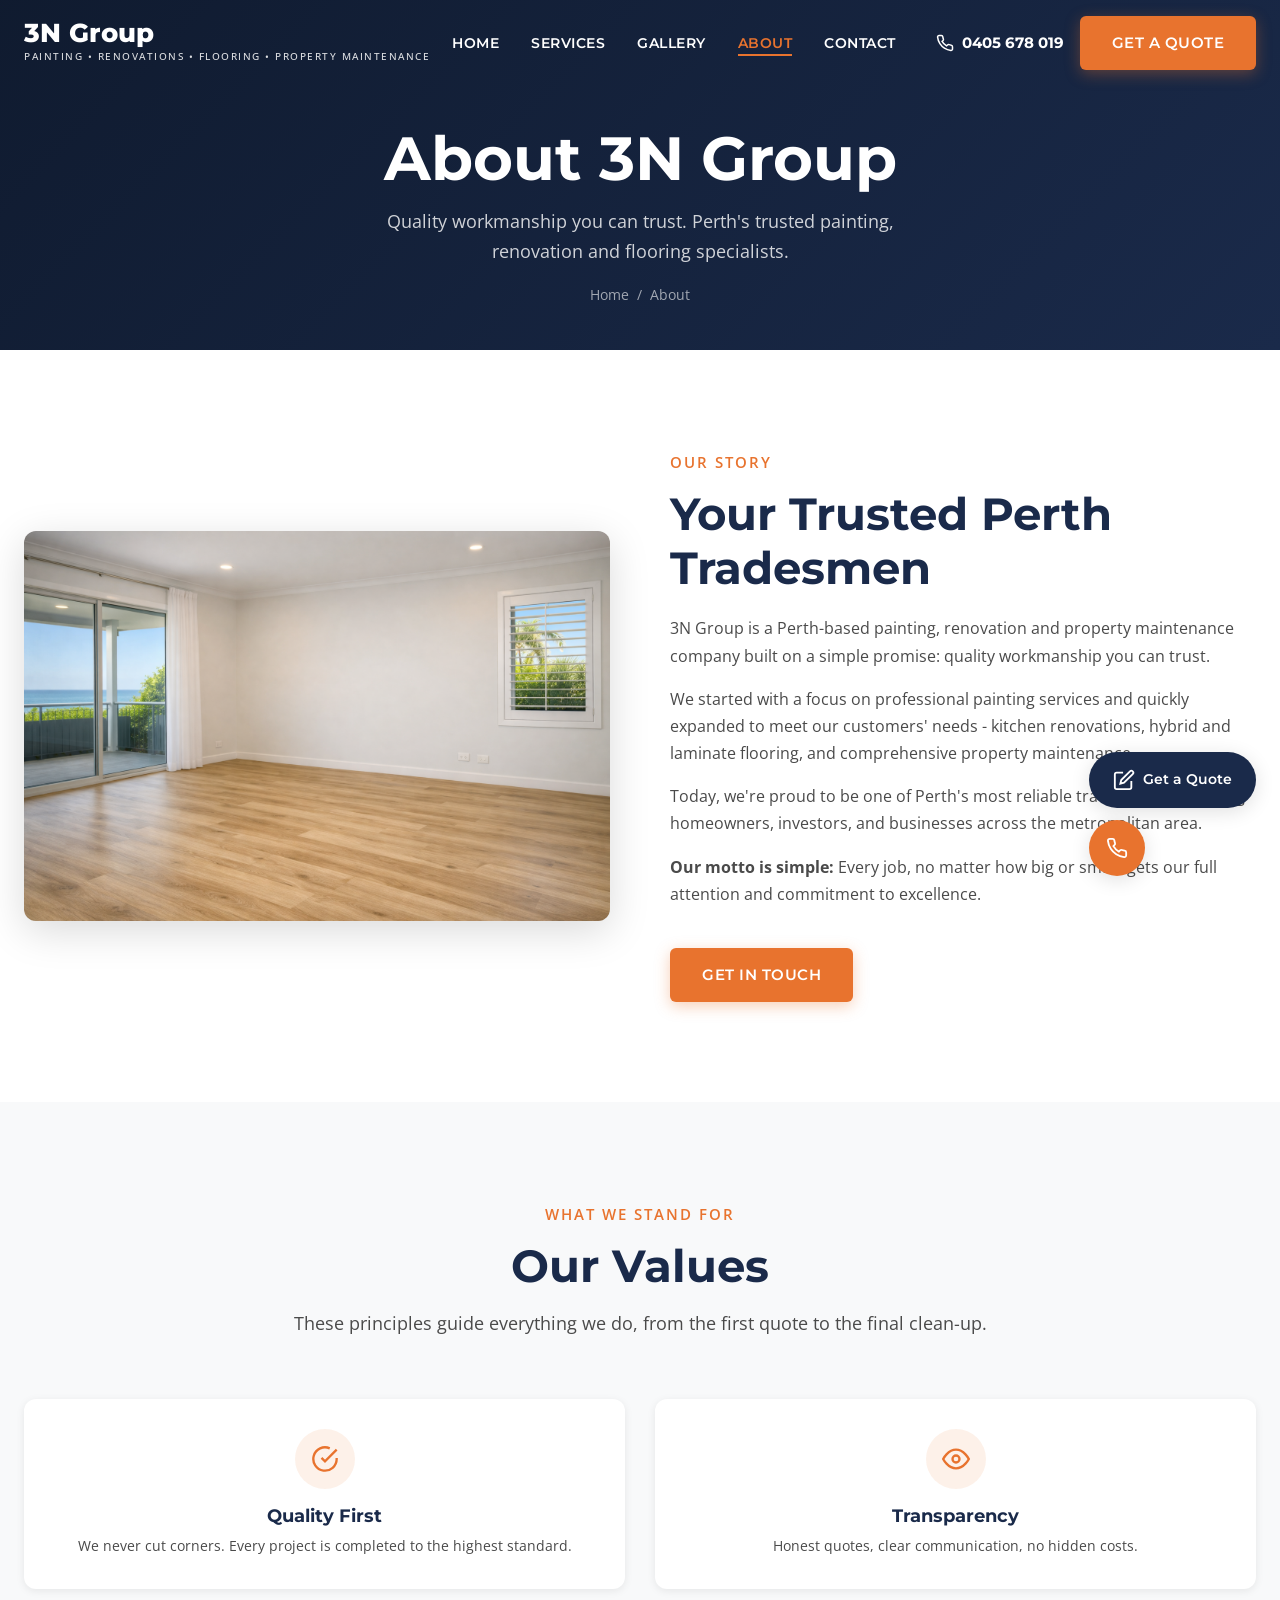
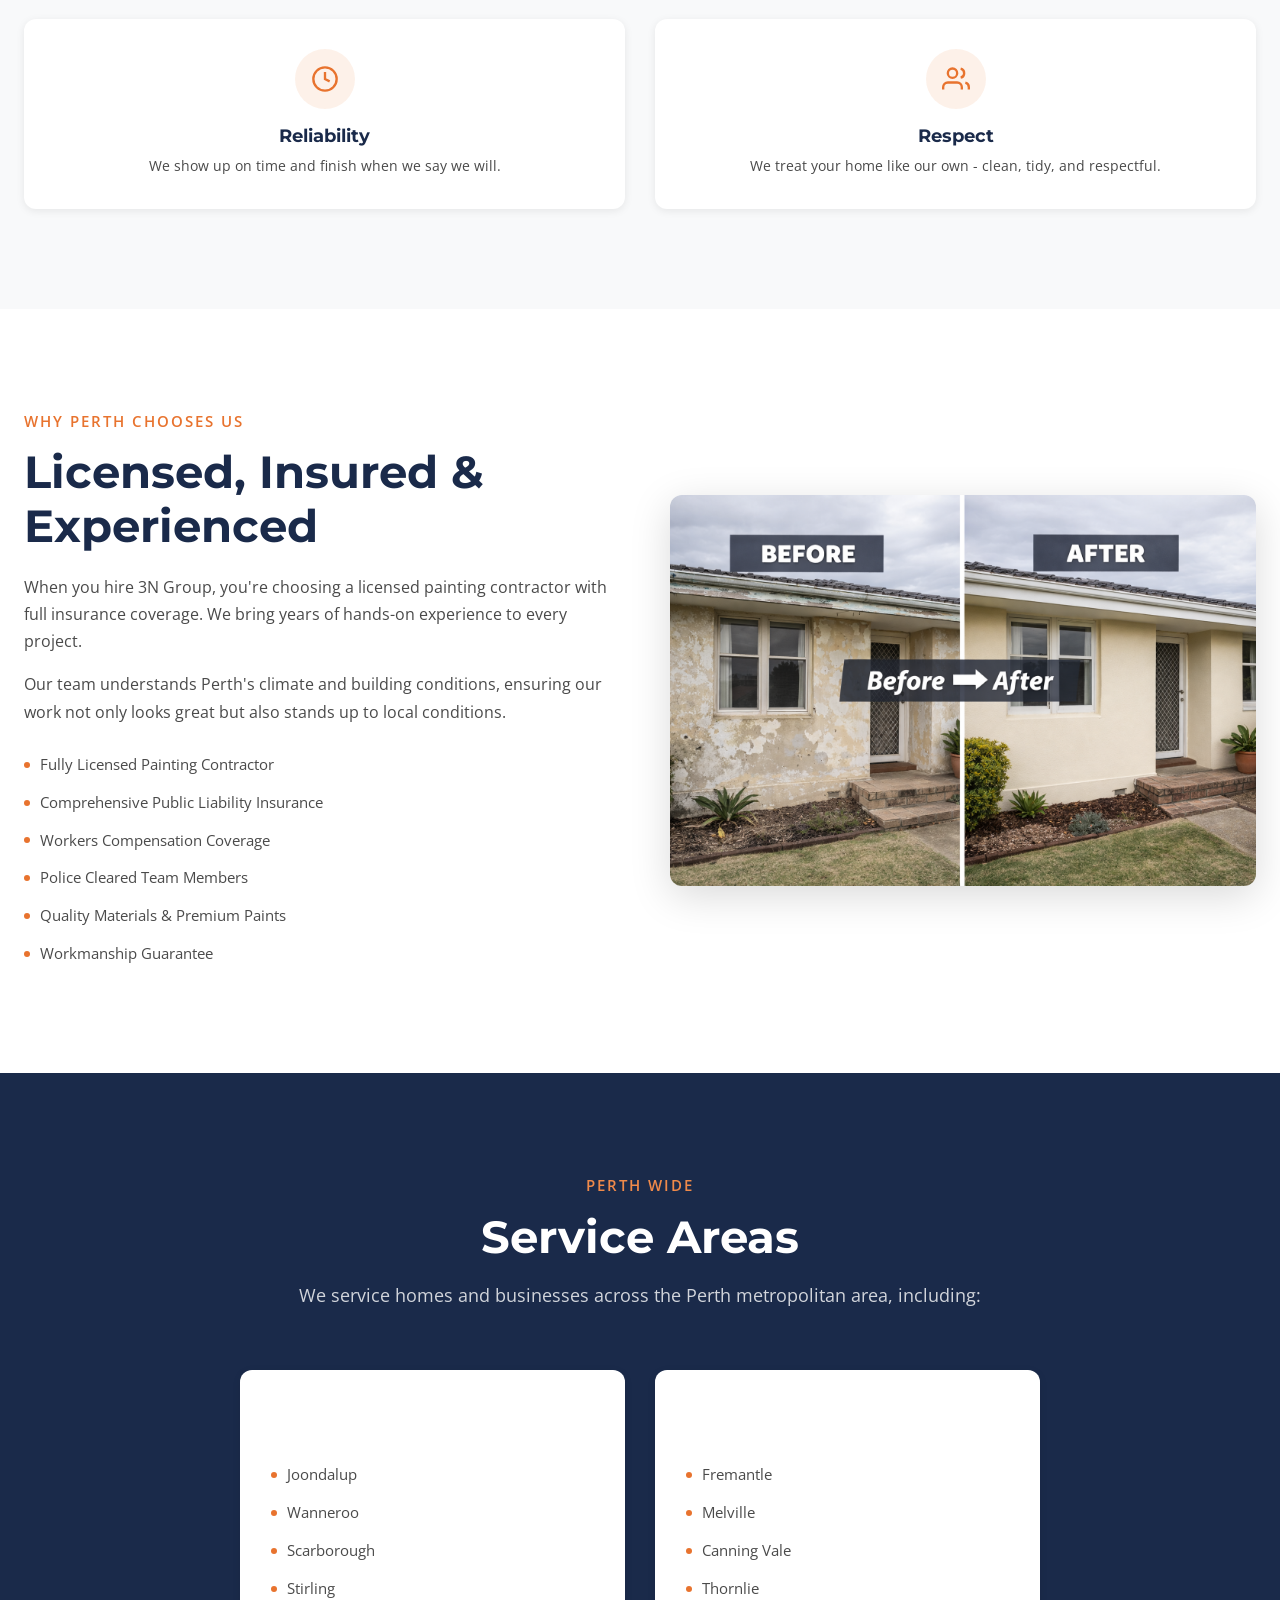
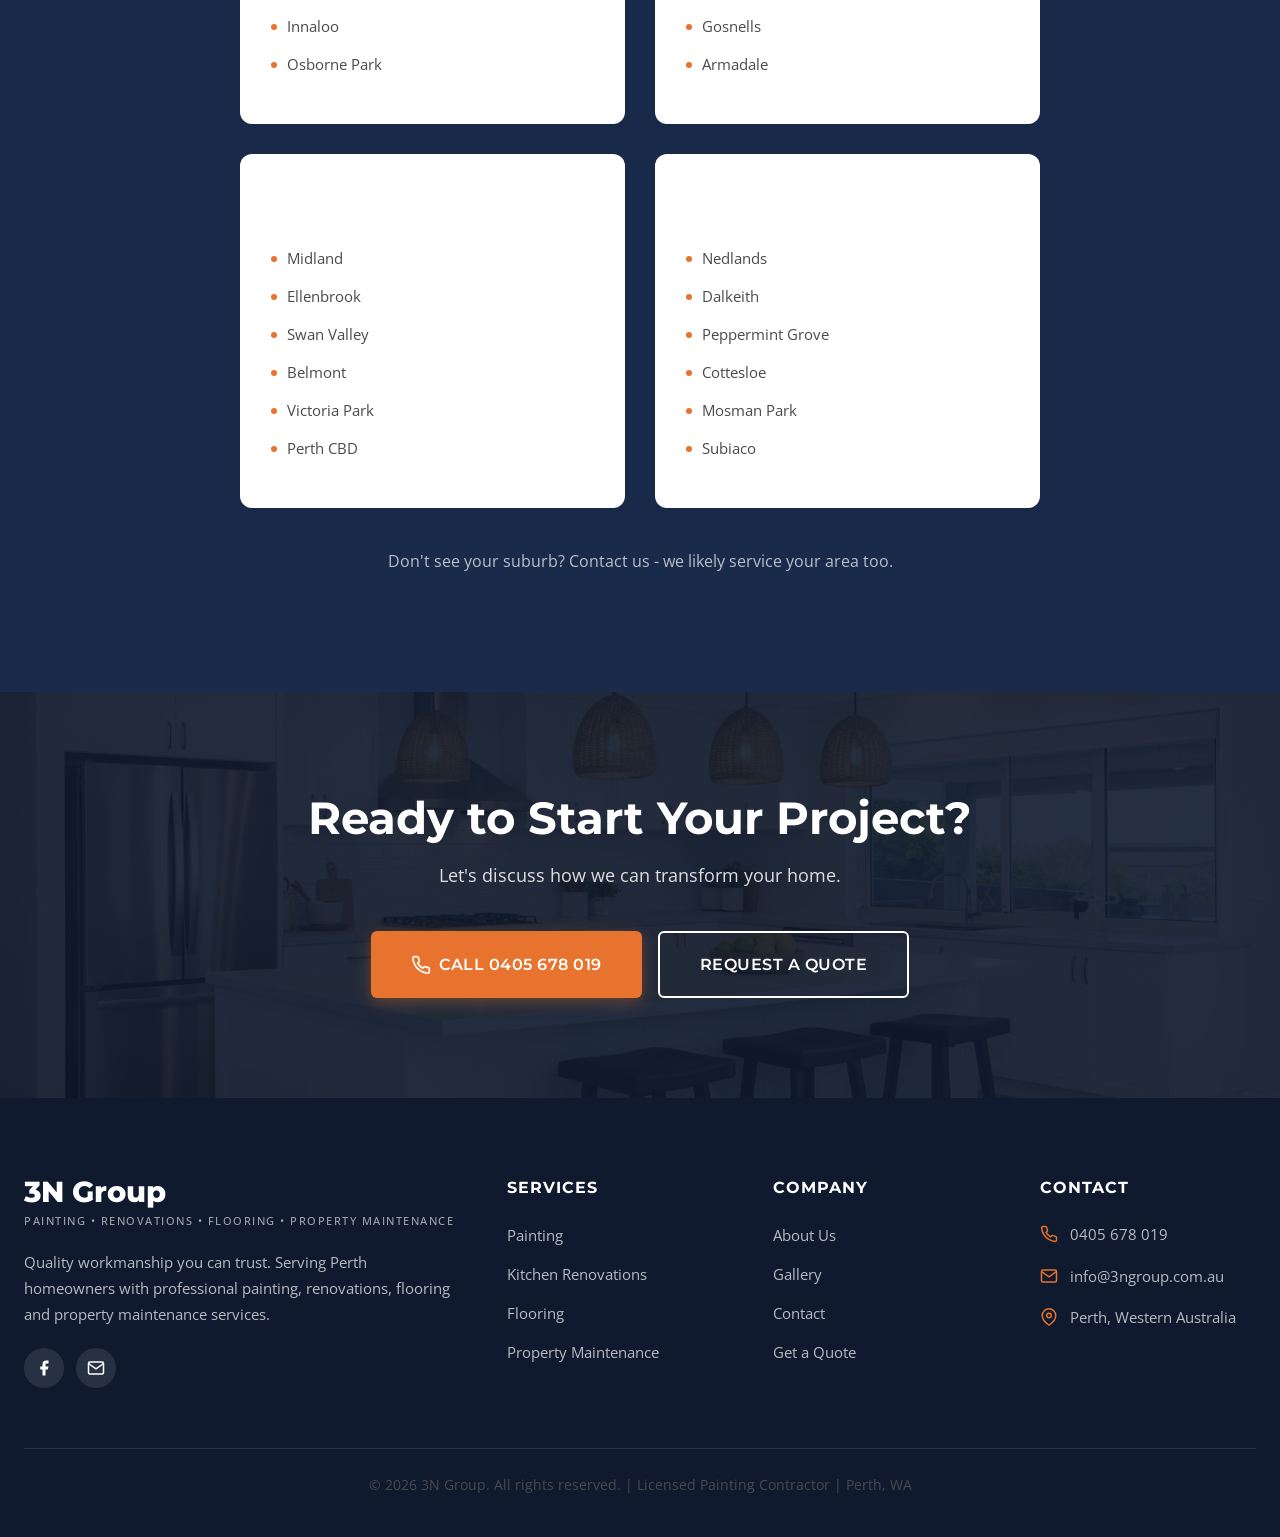
==== about.html @ 5d1fb0b4 "Add files via upload" ====
<!DOCTYPE html>
<html lang="en-AU">
<head>
  <meta charset="UTF-8">
  <meta name="viewport" content="width=device-width, initial-scale=1.0">
  <meta name="description" content="About 3N Group - Licensed painting contractor and renovation specialist serving Perth. Quality workmanship you can trust.">
  <meta name="robots" content="index, follow">
  <meta property="og:title" content="About Us | 3N Group Perth">
  <meta property="og:description" content="Meet the team behind 3N Group. Professional painting, renovations and flooring experts in Perth.">
  <meta property="og:url" content="https://3ngroup.com.au/about.html">
  <title>About Us | 3N Group - Painting & Renovation Experts Perth</title>
  <link rel="preconnect" href="https://fonts.googleapis.com">
  <link rel="preconnect" href="https://fonts.gstatic.com" crossorigin>
  <link href="https://fonts.googleapis.com/css2?family=Montserrat:wght@400;500;600;700;800&family=Open+Sans:wght@400;500;600&display=swap" rel="stylesheet">
  <link rel="stylesheet" href="styles.css">
  <link rel="icon" type="image/x-icon" href="favicon.ico">
</head>
<body>

  <!-- Header -->
  <header class="header" id="header">
    <div class="container">
      <div class="header-inner">
        <a href="index.html" class="logo">
          <span class="logo-text">3N Group</span>
          <span class="logo-tagline">Painting &bull; Renovations &bull; Flooring &bull; Property Maintenance</span>
        </a>
        <nav class="nav">
          <ul class="nav-links" id="navLinks">
            <li><a href="index.html" class="nav-link">Home</a></li>
            <li><a href="services.html" class="nav-link">Services</a></li>
            <li><a href="gallery.html" class="nav-link">Gallery</a></li>
            <li><a href="about.html" class="nav-link active">About</a></li>
            <li><a href="contact.html" class="nav-link">Contact</a></li>
          </ul>
          <div class="nav-cta">
            <a href="tel:+61405678019" class="nav-phone">
              <svg viewBox="0 0 24 24" fill="none" stroke="currentColor" stroke-width="2"><path d="M22 16.92v3a2 2 0 0 1-2.18 2 19.79 19.79 0 0 1-8.63-3.07 19.5 19.5 0 0 1-6-6 19.79 19.79 0 0 1-3.07-8.67A2 2 0 0 1 4.11 2h3a2 2 0 0 1 2 1.72 12.84 12.84 0 0 0 .7 2.81 2 2 0 0 1-.45 2.11L8.09 9.91a16 16 0 0 0 6 6l1.27-1.27a2 2 0 0 1 2.11-.45 12.84 12.84 0 0 0 2.81.7A2 2 0 0 1 22 16.92z"/></svg>
              0405 678 019
            </a>
            <a href="contact.html" class="btn btn-primary">Get a Quote</a>
          </div>
          <button class="mobile-menu-toggle" id="mobileMenuToggle" aria-label="Toggle menu">
            <span></span><span></span><span></span>
          </button>
        </nav>
      </div>
    </div>
  </header>

  <!-- Page Header -->
  <section class="page-header">
    <div class="page-header-bg"></div>
    <div class="page-header-overlay"></div>
    <div class="container">
      <h1>About 3N Group</h1>
      <p>Quality workmanship you can trust. Perth's trusted painting, renovation and flooring specialists.</p>
      <div class="breadcrumbs">
        <a href="index.html">Home</a>
        <span>/</span>
        <span>About</span>
      </div>
    </div>
  </section>

  <!-- About Story -->
  <section class="section">
    <div class="container">
      <div class="about-grid reveal">
        <div class="about-img">
          <img src="images/gallery1.jpg" alt="3N Group team at work on a painting project in Perth" loading="lazy">
        </div>
        <div class="about-content">
          <span class="section-subtitle">Our Story</span>
          <h2>Your Trusted Perth Tradesmen</h2>
          <p>3N Group is a Perth-based painting, renovation and property maintenance company built on a simple promise: quality workmanship you can trust.</p>
          <p>We started with a focus on professional painting services and quickly expanded to meet our customers' needs - kitchen renovations, hybrid and laminate flooring, and comprehensive property maintenance.</p>
          <p>Today, we're proud to be one of Perth's most reliable trade services, serving homeowners, investors, and businesses across the metropolitan area.</p>
          <p><strong>Our motto is simple:</strong> Every job, no matter how big or small, gets our full attention and commitment to excellence.</p>
          <a href="contact.html" class="btn btn-primary mt-3">Get in Touch</a>
        </div>
      </div>
    </div>
  </section>

  <!-- Values -->
  <section class="section bg-light" id="values">
    <div class="container">
      <div class="section-header reveal">
        <span class="section-subtitle">What We Stand For</span>
        <h2 class="section-title">Our Values</h2>
        <p class="section-desc">These principles guide everything we do, from the first quote to the final clean-up.</p>
      </div>
      <div class="about-values">
        <div class="about-value reveal reveal-delay-1">
          <div class="about-value-icon">
            <svg viewBox="0 0 24 24" fill="none" stroke="currentColor" stroke-width="2"><path d="M22 11.08V12a10 10 0 1 1-5.93-9.14"/><path d="M22 4L12 14.01l-3-3"/></svg>
          </div>
          <h4>Quality First</h4>
          <p>We never cut corners. Every project is completed to the highest standard.</p>
        </div>
        <div class="about-value reveal reveal-delay-2">
          <div class="about-value-icon">
            <svg viewBox="0 0 24 24" fill="none" stroke="currentColor" stroke-width="2"><path d="M1 12s4-8 11-8 11 8 11 8-4 8-11 8-11-8-11-8z"/><circle cx="12" cy="12" r="3"/></svg>
          </div>
          <h4>Transparency</h4>
          <p>Honest quotes, clear communication, no hidden costs.</p>
        </div>
        <div class="about-value reveal reveal-delay-3">
          <div class="about-value-icon">
            <svg viewBox="0 0 24 24" fill="none" stroke="currentColor" stroke-width="2"><circle cx="12" cy="12" r="10"/><path d="M12 6v6l4 2"/></svg>
          </div>
          <h4>Reliability</h4>
          <p>We show up on time and finish when we say we will.</p>
        </div>
        <div class="about-value reveal reveal-delay-1">
          <div class="about-value-icon">
            <svg viewBox="0 0 24 24" fill="none" stroke="currentColor" stroke-width="2"><path d="M17 21v-2a4 4 0 0 0-4-4H5a4 4 0 0 0-4 4v2"/><circle cx="9" cy="7" r="4"/><path d="M23 21v-2a4 4 0 0 0-3-3.87"/><path d="M16 3.13a4 4 0 0 1 0 7.75"/></svg>
          </div>
          <h4>Respect</h4>
          <p>We treat your home like our own - clean, tidy, and respectful.</p>
        </div>
      </div>
    </div>
  </section>

  <!-- Why Trust -->
  <section class="section">
    <div class="container">
      <div class="about-grid reveal">
        <div class="about-content">
          <span class="section-subtitle">Why Perth Chooses Us</span>
          <h2>Licensed, Insured &amp; Experienced</h2>
          <p>When you hire 3N Group, you're choosing a licensed painting contractor with full insurance coverage. We bring years of hands-on experience to every project.</p>
          <p>Our team understands Perth's climate and building conditions, ensuring our work not only looks great but also stands up to local conditions.</p>
          <ul class="service-list" style="margin-top: 20px;">
            <li>Fully Licensed Painting Contractor</li>
            <li>Comprehensive Public Liability Insurance</li>
            <li>Workers Compensation Coverage</li>
            <li>Police Cleared Team Members</li>
            <li>Quality Materials &amp; Premium Paints</li>
            <li>Workmanship Guarantee</li>
          </ul>
        </div>
        <div class="about-img">
          <img src="images/gallery4.jpg" alt="Professional exterior painting project completed by 3N Group" loading="lazy">
        </div>
      </div>
    </div>
  </section>

  <!-- Service Areas -->
  <section class="section bg-navy">
    <div class="container">
      <div class="section-header reveal">
        <span class="section-subtitle" style="color: var(--orange-light);">Perth Wide</span>
        <h2 class="section-title" style="color: var(--white);">Service Areas</h2>
        <p class="section-desc">We service homes and businesses across the Perth metropolitan area, including:</p>
      </div>
      <div class="services-grid" style="max-width: 800px; margin: 0 auto;">
        <div class="service-card reveal reveal-delay-1">
          <h3 style="margin-bottom: 16px;">Northern Suburbs</h3>
          <ul class="service-list">
            <li>Joondalup</li>
            <li>Wanneroo</li>
            <li>Scarborough</li>
            <li>Stirling</li>
            <li>Innaloo</li>
            <li>Osborne Park</li>
          </ul>
        </div>
        <div class="service-card reveal reveal-delay-2">
          <h3 style="margin-bottom: 16px;">Southern Suburbs</h3>
          <ul class="service-list">
            <li>Fremantle</li>
            <li>Melville</li>
            <li>Canning Vale</li>
            <li>Thornlie</li>
            <li>Gosnells</li>
            <li>Armadale</li>
          </ul>
        </div>
        <div class="service-card reveal reveal-delay-3">
          <h3 style="margin-bottom: 16px;">Eastern Suburbs</h3>
          <ul class="service-list">
            <li>Midland</li>
            <li>Ellenbrook</li>
            <li>Swan Valley</li>
            <li>Belmont</li>
            <li>Victoria Park</li>
            <li>Perth CBD</li>
          </ul>
        </div>
        <div class="service-card reveal reveal-delay-1">
          <h3 style="margin-bottom: 16px;">Western Suburbs</h3>
          <ul class="service-list">
            <li>Nedlands</li>
            <li>Dalkeith</li>
            <li>Peppermint Grove</li>
            <li>Cottesloe</li>
            <li>Mosman Park</li>
            <li>Subiaco</li>
          </ul>
        </div>
      </div>
      <p class="text-center" style="margin-top: 40px; color: rgba(255,255,255,0.7);">Don't see your suburb? Contact us - we likely service your area too.</p>
    </div>
  </section>

  <!-- CTA -->
  <section class="cta-section">
    <div class="container">
      <h2 class="reveal">Ready to Start Your Project?</h2>
      <p class="reveal reveal-delay-1">Let's discuss how we can transform your home.</p>
      <div class="cta-buttons reveal reveal-delay-2">
        <a href="tel:+61405678019" class="btn btn-primary btn-large">
          <svg width="20" height="20" viewBox="0 0 24 24" fill="none" stroke="currentColor" stroke-width="2"><path d="M22 16.92v3a2 2 0 0 1-2.18 2 19.79 19.79 0 0 1-8.63-3.07 19.5 19.5 0 0 1-6-6 19.79 19.79 0 0 1-3.07-8.67A2 2 0 0 1 4.11 2h3a2 2 0 0 1 2 1.72 12.84 12.84 0 0 0 .7 2.81 2 2 0 0 1-.45 2.11L8.09 9.91a16 16 0 0 0 6 6l1.27-1.27a2 2 0 0 1 2.11-.45 12.84 12.84 0 0 0 2.81.7A2 2 0 0 1 22 16.92z"/></svg>
          Call 0405 678 019
        </a>
        <a href="contact.html" class="btn btn-secondary btn-large">Request a Quote</a>
      </div>
    </div>
  </section>

  <!-- Footer -->
  <footer class="footer">
    <div class="container">
      <div class="footer-grid">
        <div class="footer-brand">
          <div class="logo-text">3N Group</div>
          <div class="logo-tagline">Painting &bull; Renovations &bull; Flooring &bull; Property Maintenance</div>
          <p>Quality workmanship you can trust. Serving Perth homeowners with professional painting, renovations, flooring and property maintenance services.</p>
          <div class="footer-social">
            <a href="https://www.facebook.com/3ngroup" target="_blank" rel="noopener noreferrer" aria-label="Facebook">
              <svg viewBox="0 0 24 24" fill="currentColor"><path d="M18 2h-3a5 5 0 0 0-5 5v3H7v4h3v8h4v-8h3l1-4h-4V7a1 1 0 0 1 1-1h3z"/></svg>
            </a>
            <a href="mailto:info@3ngroup.com.au" aria-label="Email">
              <svg viewBox="0 0 24 24" fill="none" stroke="currentColor" stroke-width="2"><path d="M4 4h16c1.1 0 2 .9 2 2v12c0 1.1-.9 2-2 2H4c-1.1 0-2-.9-2-2V6c0-1.1.9-2 2-2z"/><polyline points="22,6 12,13 2,6"/></svg>
            </a>
          </div>
        </div>
        <div>
          <h4 class="footer-title">Services</h4>
          <ul class="footer-links">
            <li><a href="services.html#painting">Painting</a></li>
            <li><a href="services.html#kitchen">Kitchen Renovations</a></li>
            <li><a href="services.html#flooring">Flooring</a></li>
            <li><a href="services.html#maintenance">Property Maintenance</a></li>
          </ul>
        </div>
        <div>
          <h4 class="footer-title">Company</h4>
          <ul class="footer-links">
            <li><a href="about.html">About Us</a></li>
            <li><a href="gallery.html">Gallery</a></li>
            <li><a href="contact.html">Contact</a></li>
            <li><a href="contact.html">Get a Quote</a></li>
          </ul>
        </div>
        <div>
          <h4 class="footer-title">Contact</h4>
          <ul class="footer-contact">
            <li><svg viewBox="0 0 24 24" fill="none" stroke="currentColor" stroke-width="2"><path d="M22 16.92v3a2 2 0 0 1-2.18 2 19.79 19.79 0 0 1-8.63-3.07 19.5 19.5 0 0 1-6-6 19.79 19.79 0 0 1-3.07-8.67A2 2 0 0 1 4.11 2h3a2 2 0 0 1 2 1.72 12.84 12.84 0 0 0 .7 2.81 2 2 0 0 1-.45 2.11L8.09 9.91a16 16 0 0 0 6 6l1.27-1.27a2 2 0 0 1 2.11-.45 12.84 12.84 0 0 0 2.81.7A2 2 0 0 1 22 16.92z"/></svg><a href="tel:+61405678019">0405 678 019</a></li>
            <li><svg viewBox="0 0 24 24" fill="none" stroke="currentColor" stroke-width="2"><path d="M4 4h16c1.1 0 2 .9 2 2v12c0 1.1-.9 2-2 2H4c-1.1 0-2-.9-2-2V6c0-1.1.9-2 2-2z"/><polyline points="22,6 12,13 2,6"/></svg><a href="mailto:info@3ngroup.com.au">info@3ngroup.com.au</a></li>
            <li><svg viewBox="0 0 24 24" fill="none" stroke="currentColor" stroke-width="2"><path d="M21 10c0 7-9 13-9 13s-9-6-9-13a9 9 0 0 1 18 0z"/><circle cx="12" cy="10" r="3"/></svg><span>Perth, Western Australia</span></li>
          </ul>
        </div>
      </div>
      <div class="footer-bottom">
        <p>&copy; <span id="year"></span> 3N Group. All rights reserved. | Licensed Painting Contractor | Perth, WA</p>
      </div>
    </div>
  </footer>

  <!-- Floating Buttons -->
  <div class="floating-buttons">
    <a href="contact.html" class="floating-btn quote">
      <svg viewBox="0 0 24 24" fill="none" stroke="currentColor" stroke-width="2"><path d="M11 4H4a2 2 0 0 0-2 2v14a2 2 0 0 0 2 2h14a2 2 0 0 0 2-2v-7"/><path d="M18.5 2.5a2.121 2.121 0 0 1 3 3L12 15l-4 1 1-4 9.5-9.5z"/></svg>
      <span>Get a Quote</span>
    </a>
    <a href="tel:+61405678019" class="floating-btn phone" aria-label="Call now">
      <svg viewBox="0 0 24 24" fill="none" stroke="currentColor" stroke-width="2"><path d="M22 16.92v3a2 2 0 0 1-2.18 2 19.79 19.79 0 0 1-8.63-3.07 19.5 19.5 0 0 1-6-6 19.79 19.79 0 0 1-3.07-8.67A2 2 0 0 1 4.11 2h3a2 2 0 0 1 2 1.72 12.84 12.84 0 0 0 .7 2.81 2 2 0 0 1-.45 2.11L8.09 9.91a16 16 0 0 0 6 6l1.27-1.27a2 2 0 0 1 2.11-.45 12.84 12.84 0 0 0 2.81.7A2 2 0 0 1 22 16.92z"/></svg>
    </a>
  </div>

  <script src="script.js"></script>
</body>
</html>
---- styles.css ----
/* ============================================
   3N GROUP - Professional Website Stylesheet
   Modern & Premium Design
   ============================================ */

/* ---- CSS Variables ---- */
:root {
  /* Primary Colors */
  --navy: #1a2a4a;
  --navy-dark: #0f1a2e;
  --navy-light: #2a3f5f;
  
  /* Accent Colors */
  --orange: #e8732e;
  --orange-hover: #d1631f;
  --orange-light: #f08a4a;
  
  /* Neutral Colors */
  --white: #ffffff;
  --off-white: #f8f9fa;
  --light-grey: #e9ecef;
  --mid-grey: #adb5bd;
  --charcoal: #2d3436;
  --charcoal-light: #4a4a4a;
  
  /* Typography */
  --font-heading: 'Montserrat', 'Segoe UI', system-ui, sans-serif;
  --font-body: 'Open Sans', 'Segoe UI', system-ui, sans-serif;
  
  /* Spacing */
  --section-padding: 100px;
  --section-padding-mobile: 60px;
  
  /* Shadows */
  --shadow-sm: 0 2px 8px rgba(0,0,0,0.08);
  --shadow-md: 0 4px 20px rgba(0,0,0,0.12);
  --shadow-lg: 0 10px 40px rgba(0,0,0,0.15);
  
  /* Transitions */
  --transition-fast: 0.2s ease;
  --transition-medium: 0.35s ease;
  --transition-slow: 0.5s ease;
  
  /* Border Radius */
  --radius-sm: 6px;
  --radius-md: 12px;
  --radius-lg: 20px;
}

/* ---- Reset & Base ---- */
*, *::before, *::after {
  margin: 0;
  padding: 0;
  box-sizing: border-box;
}

html {
  scroll-behavior: smooth;
  font-size: 16px;
}

body {
  font-family: var(--font-body);
  color: var(--charcoal);
  line-height: 1.7;
  background-color: var(--white);
  overflow-x: hidden;
  -webkit-font-smoothing: antialiased;
  -moz-osx-font-smoothing: grayscale;
}

img {
  max-width: 100%;
  height: auto;
  display: block;
}

a {
  text-decoration: none;
  color: inherit;
  transition: var(--transition-fast);
}

ul, ol {
  list-style: none;
}

button {
  cursor: pointer;
  border: none;
  background: none;
  font-family: inherit;
}

/* ---- Typography ---- */
h1, h2, h3, h4, h5, h6 {
  font-family: var(--font-heading);
  font-weight: 700;
  line-height: 1.2;
  color: var(--navy);
}

h1 { font-size: clamp(2.2rem, 5vw, 3.8rem); }
h2 { font-size: clamp(1.8rem, 4vw, 2.8rem); }
h3 { font-size: clamp(1.3rem, 3vw, 1.6rem); }
h4 { font-size: 1.2rem; }

p {
  margin-bottom: 1rem;
  color: var(--charcoal-light);
}

.section-subtitle {
  font-size: 0.95rem;
  font-weight: 600;
  text-transform: uppercase;
  letter-spacing: 2px;
  color: var(--orange);
  margin-bottom: 0.75rem;
  display: block;
}

.section-title {
  margin-bottom: 1rem;
}

.section-desc {
  font-size: 1.1rem;
  max-width: 700px;
  margin: 0 auto 3rem;
  text-align: center;
}

/* ---- Container ---- */
.container {
  width: 100%;
  max-width: 1280px;
  margin: 0 auto;
  padding: 0 24px;
}

/* ---- Buttons ---- */
.btn {
  display: inline-flex;
  align-items: center;
  justify-content: center;
  gap: 8px;
  padding: 14px 32px;
  font-family: var(--font-heading);
  font-weight: 600;
  font-size: 0.95rem;
  text-transform: uppercase;
  letter-spacing: 0.5px;
  border-radius: var(--radius-sm);
  transition: var(--transition-medium);
  cursor: pointer;
  white-space: nowrap;
}

.btn-primary {
  background-color: var(--orange);
  color: var(--white);
  box-shadow: 0 4px 15px rgba(232, 115, 46, 0.35);
}

.btn-primary:hover {
  background-color: var(--orange-hover);
  transform: translateY(-2px);
  box-shadow: 0 6px 20px rgba(232, 115, 46, 0.45);
}

.btn-secondary {
  background-color: transparent;
  color: var(--white);
  border: 2px solid var(--white);
}

.btn-secondary:hover {
  background-color: var(--white);
  color: var(--navy);
}

.btn-navy {
  background-color: var(--navy);
  color: var(--white);
}

.btn-navy:hover {
  background-color: var(--navy-light);
  transform: translateY(-2px);
}

.btn-large {
  padding: 18px 40px;
  font-size: 1rem;
}

/* ---- Header / Navigation ---- */
.header {
  position: fixed;
  top: 0;
  left: 0;
  width: 100%;
  z-index: 1000;
  background-color: transparent;
  transition: var(--transition-medium);
  padding: 16px 0;
}

.header.scrolled {
  background-color: rgba(255, 255, 255, 0.97);
  backdrop-filter: blur(10px);
  box-shadow: var(--shadow-sm);
  padding: 10px 0;
}

.header.scrolled .nav-link {
  color: var(--navy);
}

.header.scrolled .logo-text {
  color: var(--navy);
}

.header.scrolled .logo-tagline {
  color: var(--charcoal-light);
}

.header.scrolled .mobile-menu-toggle span {
  background-color: var(--navy);
}

.header-inner {
  display: flex;
  align-items: center;
  justify-content: space-between;
}

.logo {
  display: flex;
  flex-direction: column;
  gap: 2px;
}

.logo-img {
  height: 48px;
  width: auto;
  object-fit: contain;
}

.logo-text {
  font-family: var(--font-heading);
  font-size: 1.6rem;
  font-weight: 800;
  color: var(--white);
  line-height: 1;
  transition: var(--transition-medium);
}

.logo-tagline {
  font-size: 0.65rem;
  font-weight: 500;
  text-transform: uppercase;
  letter-spacing: 1.5px;
  color: rgba(255,255,255,0.85);
  transition: var(--transition-medium);
}

.nav {
  display: flex;
  align-items: center;
  gap: 40px;
}

.nav-links {
  display: flex;
  gap: 32px;
}

.nav-link {
  font-family: var(--font-heading);
  font-weight: 600;
  font-size: 0.9rem;
  color: var(--white);
  text-transform: uppercase;
  letter-spacing: 0.5px;
  position: relative;
  padding: 4px 0;
}

.nav-link::after {
  content: '';
  position: absolute;
  bottom: 0;
  left: 0;
  width: 0;
  height: 2px;
  background-color: var(--orange);
  transition: var(--transition-medium);
}

.nav-link:hover::after,
.nav-link.active::after {
  width: 100%;
}

.nav-link:hover,
.nav-link.active {
  color: var(--orange);
}

.header.scrolled .nav-link:hover,
.header.scrolled .nav-link.active {
  color: var(--orange);
}

.nav-cta {
  display: flex;
  align-items: center;
  gap: 16px;
}

.nav-phone {
  display: flex;
  align-items: center;
  gap: 8px;
  font-family: var(--font-heading);
  font-weight: 700;
  font-size: 0.95rem;
  color: var(--white);
  transition: var(--transition-fast);
}

.header.scrolled .nav-phone {
  color: var(--navy);
}

.nav-phone:hover {
  color: var(--orange);
}

.nav-phone svg {
  width: 18px;
  height: 18px;
}

/* Mobile Menu Toggle */
.mobile-menu-toggle {
  display: none;
  flex-direction: column;
  gap: 5px;
  padding: 5px;
  z-index: 1001;
}

.mobile-menu-toggle span {
  display: block;
  width: 28px;
  height: 3px;
  background-color: var(--white);
  border-radius: 2px;
  transition: var(--transition-medium);
}

.mobile-menu-toggle.active span:nth-child(1) {
  transform: rotate(45deg) translate(5px, 6px);
}

.mobile-menu-toggle.active span:nth-child(2) {
  opacity: 0;
}

.mobile-menu-toggle.active span:nth-child(3) {
  transform: rotate(-45deg) translate(5px, -6px);
}

/* ---- Hero Section ---- */
.hero {
  position: relative;
  min-height: 100vh;
  display: flex;
  align-items: center;
  justify-content: center;
  text-align: center;
  color: var(--white);
  overflow: hidden;
}

.hero-bg {
  position: absolute;
  top: 0;
  left: 0;
  width: 100%;
  height: 100%;
  background-image: url('images/hero.jpg');
  background-size: cover;
  background-position: center;
  z-index: -2;
}

.hero-overlay {
  position: absolute;
  top: 0;
  left: 0;
  width: 100%;
  height: 100%;
  background: linear-gradient(
    135deg,
    rgba(15, 26, 46, 0.88) 0%,
    rgba(26, 42, 74, 0.75) 50%,
    rgba(15, 26, 46, 0.85) 100%
  );
  z-index: -1;
}

.hero-content {
  position: relative;
  z-index: 1;
  max-width: 900px;
  padding: 120px 24px 80px;
  animation: fadeInUp 1s ease forwards;
  opacity: 0;
}

.hero-badge {
  display: inline-flex;
  align-items: center;
  gap: 8px;
  background-color: rgba(232, 115, 46, 0.2);
  border: 1px solid rgba(232, 115, 46, 0.4);
  padding: 8px 20px;
  border-radius: 50px;
  font-size: 0.85rem;
  font-weight: 600;
  text-transform: uppercase;
  letter-spacing: 1px;
  margin-bottom: 24px;
  color: var(--orange-light);
}

.hero-title {
  font-size: clamp(2.2rem, 5vw, 3.8rem);
  font-weight: 800;
  margin-bottom: 20px;
  line-height: 1.15;
  color: var(--white);
}

.hero-title span {
  color: var(--orange);
}

.hero-subtitle {
  font-size: clamp(1rem, 2.5vw, 1.25rem);
  font-weight: 400;
  margin-bottom: 40px;
  opacity: 0.9;
  line-height: 1.6;
}

.hero-buttons {
  display: flex;
  gap: 16px;
  justify-content: center;
  flex-wrap: wrap;
}

.hero-scroll {
  position: absolute;
  bottom: 30px;
  left: 50%;
  transform: translateX(-50%);
  animation: bounce 2s infinite;
}

.hero-scroll svg {
  width: 30px;
  height: 30px;
  color: var(--white);
  opacity: 0.6;
}

/* ---- Trust Bar ---- */
.trust-bar {
  background-color: var(--navy);
  padding: 30px 0;
  position: relative;
  z-index: 2;
}

.trust-items {
  display: flex;
  justify-content: center;
  align-items: center;
  gap: 48px;
  flex-wrap: wrap;
}

.trust-item {
  display: flex;
  align-items: center;
  gap: 10px;
  color: var(--white);
  font-size: 0.95rem;
  font-weight: 500;
}

.trust-item svg {
  width: 22px;
  height: 22px;
  color: var(--orange);
  flex-shrink: 0;
}

/* ---- Section Styling ---- */
.section {
  padding: var(--section-padding) 0;
}

.section-header {
  text-align: center;
  margin-bottom: 60px;
}

.section-header-left {
  text-align: left;
}

.section-header-left .section-desc {
  text-align: left;
  margin-left: 0;
}

.bg-light {
  background-color: var(--off-white);
}

.bg-navy {
  background-color: var(--navy);
  color: var(--white);
}

.bg-navy h2,
.bg-navy h3 {
  color: var(--white);
}

.bg-navy p {
  color: rgba(255,255,255,0.8);
}

/* ---- Services Section ---- */
.services-grid {
  display: grid;
  grid-template-columns: repeat(auto-fit, minmax(280px, 1fr));
  gap: 30px;
}

.service-card {
  background-color: var(--white);
  border-radius: var(--radius-md);
  padding: 40px 30px;
  box-shadow: var(--shadow-sm);
  transition: var(--transition-medium);
  text-align: center;
  border: 1px solid transparent;
}

.service-card:hover {
  transform: translateY(-8px);
  box-shadow: var(--shadow-lg);
  border-color: var(--light-grey);
}

.service-icon {
  width: 70px;
  height: 70px;
  background-color: rgba(232, 115, 46, 0.1);
  border-radius: 50%;
  display: flex;
  align-items: center;
  justify-content: center;
  margin: 0 auto 24px;
  transition: var(--transition-medium);
}

.service-card:hover .service-icon {
  background-color: var(--orange);
}

.service-icon svg {
  width: 32px;
  height: 32px;
  color: var(--orange);
  transition: var(--transition-medium);
}

.service-card:hover .service-icon svg {
  color: var(--white);
}

.service-card h3 {
  margin-bottom: 16px;
  font-size: 1.3rem;
}

.service-list {
  text-align: left;
  margin-top: 20px;
}

.service-list li {
  padding: 6px 0;
  font-size: 0.95rem;
  color: var(--charcoal-light);
  display: flex;
  align-items: center;
  gap: 10px;
}

.service-list li::before {
  content: '';
  width: 6px;
  height: 6px;
  background-color: var(--orange);
  border-radius: 50%;
  flex-shrink: 0;
}

/* ---- Gallery Section ---- */
.gallery-grid {
  display: grid;
  grid-template-columns: repeat(auto-fit, minmax(300px, 1fr));
  gap: 20px;
}

.gallery-item {
  position: relative;
  border-radius: var(--radius-md);
  overflow: hidden;
  cursor: pointer;
  aspect-ratio: 4/3;
}

.gallery-item img {
  width: 100%;
  height: 100%;
  object-fit: cover;
  transition: var(--transition-slow);
}

.gallery-item:hover img {
  transform: scale(1.08);
}

.gallery-overlay {
  position: absolute;
  bottom: 0;
  left: 0;
  width: 100%;
  padding: 30px 20px 20px;
  background: linear-gradient(transparent, rgba(15, 26, 46, 0.9));
  color: var(--white);
  transform: translateY(20px);
  opacity: 0;
  transition: var(--transition-medium);
}

.gallery-item:hover .gallery-overlay {
  transform: translateY(0);
  opacity: 1;
}

.gallery-overlay h4 {
  color: var(--white);
  font-size: 1.1rem;
  margin-bottom: 4px;
}

.gallery-overlay p {
  color: rgba(255,255,255,0.8);
  font-size: 0.85rem;
  margin: 0;
}

.gallery-cta {
  text-align: center;
  margin-top: 40px;
}

/* ---- Why Choose Us ---- */
.why-grid {
  display: grid;
  grid-template-columns: repeat(auto-fit, minmax(250px, 1fr));
  gap: 40px;
}

.why-item {
  display: flex;
  gap: 20px;
  align-items: flex-start;
}

.why-icon {
  width: 56px;
  height: 56px;
  background-color: rgba(232, 115, 46, 0.1);
  border-radius: var(--radius-sm);
  display: flex;
  align-items: center;
  justify-content: center;
  flex-shrink: 0;
}

.why-icon svg {
  width: 26px;
  height: 26px;
  color: var(--orange);
}

.why-content h4 {
  margin-bottom: 8px;
  font-size: 1.1rem;
}

.why-content p {
  font-size: 0.95rem;
  margin: 0;
}

/* ---- Testimonials ---- */
.testimonials-grid {
  display: grid;
  grid-template-columns: repeat(auto-fit, minmax(320px, 1fr));
  gap: 30px;
}

.testimonial-card {
  background-color: var(--white);
  border-radius: var(--radius-md);
  padding: 40px 30px;
  box-shadow: var(--shadow-sm);
  position: relative;
}

.testimonial-card::before {
  content: '"';
  font-family: Georgia, serif;
  font-size: 5rem;
  color: var(--orange);
  opacity: 0.2;
  position: absolute;
  top: 10px;
  left: 20px;
  line-height: 1;
}

.testimonial-stars {
  display: flex;
  gap: 4px;
  margin-bottom: 16px;
}

.testimonial-stars svg {
  width: 18px;
  height: 18px;
  color: var(--orange);
  fill: var(--orange);
}

.testimonial-text {
  font-style: italic;
  margin-bottom: 20px;
  font-size: 1rem;
  position: relative;
  z-index: 1;
}

.testimonial-author {
  display: flex;
  align-items: center;
  gap: 14px;
}

.testimonial-avatar {
  width: 48px;
  height: 48px;
  border-radius: 50%;
  background-color: var(--light-grey);
  display: flex;
  align-items: center;
  justify-content: center;
  font-family: var(--font-heading);
  font-weight: 700;
  color: var(--navy);
  font-size: 1.1rem;
}

.testimonial-name {
  font-family: var(--font-heading);
  font-weight: 700;
  color: var(--navy);
  font-size: 0.95rem;
}

.testimonial-location {
  font-size: 0.85rem;
  color: var(--mid-grey);
}

/* ---- CTA Section ---- */
.cta-section {
  padding: 100px 0;
  text-align: center;
  position: relative;
  overflow: hidden;
}

.cta-section::before {
  content: '';
  position: absolute;
  top: 0;
  left: 0;
  width: 100%;
  height: 100%;
  background-image: url('images/hero.jpg');
  background-size: cover;
  background-position: center;
  z-index: -2;
}

.cta-section::after {
  content: '';
  position: absolute;
  top: 0;
  left: 0;
  width: 100%;
  height: 100%;
  background: rgba(15, 26, 46, 0.9);
  z-index: -1;
}

.cta-section h2 {
  color: var(--white);
  margin-bottom: 16px;
}

.cta-section p {
  color: rgba(255,255,255,0.85);
  font-size: 1.1rem;
  margin-bottom: 40px;
}

.cta-buttons {
  display: flex;
  gap: 16px;
  justify-content: center;
  flex-wrap: wrap;
}

.cta-phone {
  display: inline-flex;
  align-items: center;
  gap: 10px;
  font-family: var(--font-heading);
  font-size: 1.3rem;
  font-weight: 700;
  color: var(--white);
  margin-top: 30px;
  transition: var(--transition-fast);
}

.cta-phone:hover {
  color: var(--orange);
}

.cta-phone svg {
  width: 22px;
  height: 22px;
}

/* ---- Footer ---- */
.footer {
  background-color: var(--navy-dark);
  color: rgba(255,255,255,0.7);
  padding: 80px 0 0;
}

.footer-grid {
  display: grid;
  grid-template-columns: 2fr 1fr 1fr 1fr;
  gap: 50px;
  margin-bottom: 60px;
}

.footer-brand .logo-text {
  color: var(--white);
  font-size: 1.8rem;
  margin-bottom: 4px;
}

.footer-brand .logo-tagline {
  color: rgba(255,255,255,0.6);
  font-size: 0.7rem;
}

.footer-brand p {
  margin: 20px 0;
  color: rgba(255,255,255,0.7);
  font-size: 0.95rem;
}

.footer-social {
  display: flex;
  gap: 12px;
  margin-top: 20px;
}

.footer-social a {
  width: 40px;
  height: 40px;
  background-color: rgba(255,255,255,0.1);
  border-radius: 50%;
  display: flex;
  align-items: center;
  justify-content: center;
  transition: var(--transition-fast);
}

.footer-social a:hover {
  background-color: var(--orange);
  transform: translateY(-3px);
}

.footer-social svg {
  width: 18px;
  height: 18px;
  color: var(--white);
}

.footer-title {
  font-family: var(--font-heading);
  font-size: 1rem;
  font-weight: 700;
  color: var(--white);
  margin-bottom: 24px;
  text-transform: uppercase;
  letter-spacing: 1px;
}

.footer-links li {
  margin-bottom: 12px;
}

.footer-links a {
  font-size: 0.95rem;
  transition: var(--transition-fast);
}

.footer-links a:hover {
  color: var(--orange);
  padding-left: 5px;
}

.footer-contact li {
  display: flex;
  align-items: flex-start;
  gap: 12px;
  margin-bottom: 16px;
  font-size: 0.95rem;
}

.footer-contact svg {
  width: 18px;
  height: 18px;
  color: var(--orange);
  flex-shrink: 0;
  margin-top: 3px;
}

.footer-contact a:hover {
  color: var(--orange);
}

.footer-bottom {
  border-top: 1px solid rgba(255,255,255,0.1);
  padding: 24px 0;
  text-align: center;
  font-size: 0.9rem;
  color: rgba(255,255,255,0.5);
}

/* ---- Floating Buttons ---- */
.floating-buttons {
  position: fixed;
  bottom: 24px;
  right: 24px;
  z-index: 999;
  display: flex;
  flex-direction: column;
  gap: 12px;
}

.floating-btn {
  width: 56px;
  height: 56px;
  border-radius: 50%;
  display: flex;
  align-items: center;
  justify-content: center;
  box-shadow: var(--shadow-md);
  transition: var(--transition-fast);
}

.floating-btn:hover {
  transform: scale(1.1);
}

.floating-btn.phone {
  background-color: var(--orange);
  color: var(--white);
}

.floating-btn.quote {
  background-color: var(--navy);
  color: var(--white);
  width: auto;
  padding: 0 24px;
  border-radius: 50px;
  font-family: var(--font-heading);
  font-weight: 600;
  font-size: 0.85rem;
  gap: 8px;
}

.floating-btn svg {
  width: 22px;
  height: 22px;
}

/* ---- Page Header (for inner pages) ---- */
.page-header {
  position: relative;
  min-height: 350px;
  display: flex;
  align-items: center;
  justify-content: center;
  text-align: center;
  color: var(--white);
  padding-top: 80px;
}

.page-header-bg {
  position: absolute;
  top: 0;
  left: 0;
  width: 100%;
  height: 100%;
  background-color: var(--navy);
  z-index: -2;
}

.page-header-overlay {
  position: absolute;
  top: 0;
  left: 0;
  width: 100%;
  height: 100%;
  background: linear-gradient(135deg, rgba(15,26,46,0.95) 0%, rgba(26,42,74,0.85) 100%);
  z-index: -1;
}

.page-header h1 {
  color: var(--white);
  margin-bottom: 12px;
}

.page-header p {
  color: rgba(255,255,255,0.8);
  font-size: 1.1rem;
  max-width: 600px;
  margin: 0 auto;
}

.breadcrumbs {
  display: flex;
  gap: 8px;
  justify-content: center;
  margin-top: 16px;
  font-size: 0.9rem;
  color: rgba(255,255,255,0.6);
}

.breadcrumbs a:hover {
  color: var(--orange);
}

/* ---- Services Page ---- */
.service-detail {
  display: grid;
  grid-template-columns: 1fr 1fr;
  gap: 60px;
  align-items: center;
  margin-bottom: 80px;
}

.service-detail:nth-child(even) {
  direction: rtl;
}

.service-detail:nth-child(even) > * {
  direction: ltr;
}

.service-detail-img {
  border-radius: var(--radius-md);
  overflow: hidden;
  box-shadow: var(--shadow-md);
}

.service-detail-img img {
  width: 100%;
  height: 100%;
  object-fit: cover;
  aspect-ratio: 4/3;
}

.service-detail-content h3 {
  margin-bottom: 16px;
  font-size: 1.8rem;
}

.service-detail-content p {
  margin-bottom: 20px;
}

.service-detail-list {
  display: grid;
  grid-template-columns: 1fr 1fr;
  gap: 10px;
}

.service-detail-list li {
  display: flex;
  align-items: center;
  gap: 10px;
  font-size: 0.95rem;
  color: var(--charcoal-light);
}

.service-detail-list li svg {
  width: 18px;
  height: 18px;
  color: var(--orange);
  flex-shrink: 0;
}

/* ---- Contact Page ---- */
.contact-grid {
  display: grid;
  grid-template-columns: 1fr 1fr;
  gap: 60px;
  align-items: start;
}

.contact-info-item {
  display: flex;
  gap: 16px;
  margin-bottom: 30px;
}

.contact-info-icon {
  width: 52px;
  height: 52px;
  background-color: rgba(232, 115, 46, 0.1);
  border-radius: var(--radius-sm);
  display: flex;
  align-items: center;
  justify-content: center;
  flex-shrink: 0;
}

.contact-info-icon svg {
  width: 22px;
  height: 22px;
  color: var(--orange);
}

.contact-info-content h4 {
  margin-bottom: 6px;
  font-size: 1.1rem;
}

.contact-info-content p,
.contact-info-content a {
  color: var(--charcoal-light);
  font-size: 0.95rem;
}

.contact-info-content a:hover {
  color: var(--orange);
}

.contact-form {
  background-color: var(--white);
  padding: 40px;
  border-radius: var(--radius-md);
  box-shadow: var(--shadow-md);
}

.form-group {
  margin-bottom: 20px;
}

.form-group label {
  display: block;
  font-family: var(--font-heading);
  font-weight: 600;
  font-size: 0.9rem;
  margin-bottom: 8px;
  color: var(--navy);
}

.form-group input,
.form-group textarea,
.form-group select {
  width: 100%;
  padding: 14px 16px;
  border: 1px solid var(--light-grey);
  border-radius: var(--radius-sm);
  font-family: var(--font-body);
  font-size: 1rem;
  color: var(--charcoal);
  transition: var(--transition-fast);
  background-color: var(--white);
}

.form-group input:focus,
.form-group textarea:focus,
.form-group select:focus {
  outline: none;
  border-color: var(--orange);
  box-shadow: 0 0 0 3px rgba(232, 115, 46, 0.15);
}

.form-group textarea {
  min-height: 140px;
  resize: vertical;
}

.form-row {
  display: grid;
  grid-template-columns: 1fr 1fr;
  gap: 20px;
}

.map-container {
  border-radius: var(--radius-md);
  overflow: hidden;
  box-shadow: var(--shadow-md);
  margin-top: 40px;
}

.map-container iframe {
  width: 100%;
  height: 400px;
  border: none;
  display: block;
}

/* ---- About Page ---- */
.about-grid {
  display: grid;
  grid-template-columns: 1fr 1fr;
  gap: 60px;
  align-items: center;
}

.about-img {
  border-radius: var(--radius-md);
  overflow: hidden;
  box-shadow: var(--shadow-lg);
}

.about-img img {
  width: 100%;
  height: auto;
}

.about-content h2 {
  margin-bottom: 20px;
}

.about-content p {
  margin-bottom: 16px;
}

.about-values {
  display: grid;
  grid-template-columns: repeat(2, 1fr);
  gap: 30px;
  margin-top: 40px;
}

.about-value {
  text-align: center;
  padding: 30px;
  background-color: var(--white);
  border-radius: var(--radius-md);
  box-shadow: var(--shadow-sm);
  transition: var(--transition-medium);
}

.about-value:hover {
  transform: translateY(-5px);
  box-shadow: var(--shadow-md);
}

.about-value-icon {
  width: 60px;
  height: 60px;
  background-color: rgba(232, 115, 46, 0.1);
  border-radius: 50%;
  display: flex;
  align-items: center;
  justify-content: center;
  margin: 0 auto 16px;
}

.about-value-icon svg {
  width: 28px;
  height: 28px;
  color: var(--orange);
}

.about-value h4 {
  margin-bottom: 8px;
  font-size: 1.1rem;
}

.about-value p {
  font-size: 0.9rem;
  margin: 0;
}

/* ---- Gallery Page ---- */
.gallery-filter {
  display: flex;
  gap: 12px;
  justify-content: center;
  margin-bottom: 40px;
  flex-wrap: wrap;
}

.gallery-filter-btn {
  padding: 10px 24px;
  border-radius: 50px;
  font-family: var(--font-heading);
  font-weight: 600;
  font-size: 0.85rem;
  text-transform: uppercase;
  letter-spacing: 0.5px;
  background-color: var(--white);
  color: var(--charcoal);
  border: 1px solid var(--light-grey);
  transition: var(--transition-fast);
}

.gallery-filter-btn:hover,
.gallery-filter-btn.active {
  background-color: var(--orange);
  color: var(--white);
  border-color: var(--orange);
}

.gallery-masonry {
  column-count: 3;
  column-gap: 20px;
}

.gallery-masonry .gallery-item {
  break-inside: avoid;
  margin-bottom: 20px;
  aspect-ratio: auto;
}

.gallery-masonry .gallery-item img {
  aspect-ratio: auto;
}

/* Lightbox */
.lightbox {
  position: fixed;
  top: 0;
  left: 0;
  width: 100%;
  height: 100%;
  background-color: rgba(0,0,0,0.95);
  z-index: 2000;
  display: none;
  align-items: center;
  justify-content: center;
  padding: 40px;
}

.lightbox.active {
  display: flex;
}

.lightbox-img {
  max-width: 90%;
  max-height: 85vh;
  object-fit: contain;
  border-radius: var(--radius-sm);
}

.lightbox-close {
  position: absolute;
  top: 20px;
  right: 20px;
  width: 48px;
  height: 48px;
  background-color: rgba(255,255,255,0.1);
  border-radius: 50%;
  display: flex;
  align-items: center;
  justify-content: center;
  color: var(--white);
  transition: var(--transition-fast);
}

.lightbox-close:hover {
  background-color: var(--orange);
}

.lightbox-close svg {
  width: 24px;
  height: 24px;
}

.lightbox-caption {
  position: absolute;
  bottom: 20px;
  left: 50%;
  transform: translateX(-50%);
  color: var(--white);
  font-size: 1rem;
  text-align: center;
}

/* ---- Animations ---- */
@keyframes fadeInUp {
  from {
    opacity: 0;
    transform: translateY(40px);
  }
  to {
    opacity: 1;
    transform: translateY(0);
  }
}

@keyframes fadeIn {
  from { opacity: 0; }
  to { opacity: 1; }
}

@keyframes bounce {
  0%, 20%, 50%, 80%, 100% {
    transform: translateX(-50%) translateY(0);
  }
  40% {
    transform: translateX(-50%) translateY(-10px);
  }
  60% {
    transform: translateX(-50%) translateY(-5px);
  }
}

.reveal {
  opacity: 0;
  transform: translateY(40px);
  transition: opacity 0.8s ease, transform 0.8s ease;
}

.reveal.active {
  opacity: 1;
  transform: translateY(0);
}

.reveal-delay-1 { transition-delay: 0.1s; }
.reveal-delay-2 { transition-delay: 0.2s; }
.reveal-delay-3 { transition-delay: 0.3s; }
.reveal-delay-4 { transition-delay: 0.4s; }

/* ---- Responsive ---- */
@media (max-width: 1024px) {
  .footer-grid {
    grid-template-columns: 1fr 1fr;
  }
  
  .service-detail {
    grid-template-columns: 1fr;
    gap: 40px;
  }
  
  .service-detail:nth-child(even) {
    direction: ltr;
  }
  
  .about-grid {
    grid-template-columns: 1fr;
    gap: 40px;
  }
  
  .contact-grid {
    grid-template-columns: 1fr;
    gap: 40px;
  }
  
  .gallery-masonry {
    column-count: 2;
  }
}

@media (max-width: 768px) {
  :root {
    --section-padding: 60px;
  }
  
  .nav-links {
    position: fixed;
    top: 0;
    right: -100%;
    width: 80%;
    max-width: 350px;
    height: 100vh;
    background-color: var(--white);
    flex-direction: column;
    padding: 100px 40px 40px;
    gap: 0;
    transition: var(--transition-medium);
    box-shadow: var(--shadow-lg);
  }
  
  .nav-links.active {
    right: 0;
  }
  
  .nav-link {
    color: var(--navy);
    padding: 16px 0;
    font-size: 1.1rem;
    border-bottom: 1px solid var(--light-grey);
  }
  
  .nav-link::after {
    display: none;
  }
  
  .mobile-menu-toggle {
    display: flex;
  }
  
  .nav-cta {
    display: none;
  }
  
  .header.scrolled .mobile-menu-toggle span {
    background-color: var(--navy);
  }
  
  .trust-items {
    gap: 20px;
  }
  
  .trust-item {
    font-size: 0.85rem;
  }
  
  .footer-grid {
    grid-template-columns: 1fr;
    gap: 40px;
  }
  
  .service-detail-list {
    grid-template-columns: 1fr;
  }
  
  .about-values {
    grid-template-columns: 1fr;
  }
  
  .form-row {
    grid-template-columns: 1fr;
  }
  
  .gallery-masonry {
    column-count: 1;
  }
  
  .floating-buttons {
    bottom: 16px;
    right: 16px;
  }
  
  .floating-btn.quote span {
    display: none;
  }
  
  .floating-btn.quote {
    padding: 0;
    width: 56px;
  }
}

@media (max-width: 480px) {
  .hero-buttons {
    flex-direction: column;
    width: 100%;
  }
  
  .hero-buttons .btn {
    width: 100%;
  }
  
  .cta-buttons {
    flex-direction: column;
    width: 100%;
  }
  
  .cta-buttons .btn {
    width: 100%;
  }
  
  .services-grid {
    grid-template-columns: 1fr;
  }
  
  .gallery-grid {
    grid-template-columns: 1fr;
  }
}

/* ---- Utility Classes ---- */
.text-center { text-align: center; }
.mt-1 { margin-top: 0.5rem; }
.mt-2 { margin-top: 1rem; }
.mt-3 { margin-top: 1.5rem; }
.mt-4 { margin-top: 2rem; }
.mb-1 { margin-bottom: 0.5rem; }
.mb-2 { margin-bottom: 1rem; }
.mb-3 { margin-bottom: 1.5rem; }
.mb-4 { margin-bottom: 2rem; }

/* Print styles */
@media print {
  .header,
  .floating-buttons,
  .hero-scroll,
  .footer-social,
  .map-container {
    display: none !important;
  }
  
  .hero {
    min-height: auto;
    padding: 40px 0;
  }
  
  body {
    font-size: 12pt;
    line-height: 1.5;
  }
}
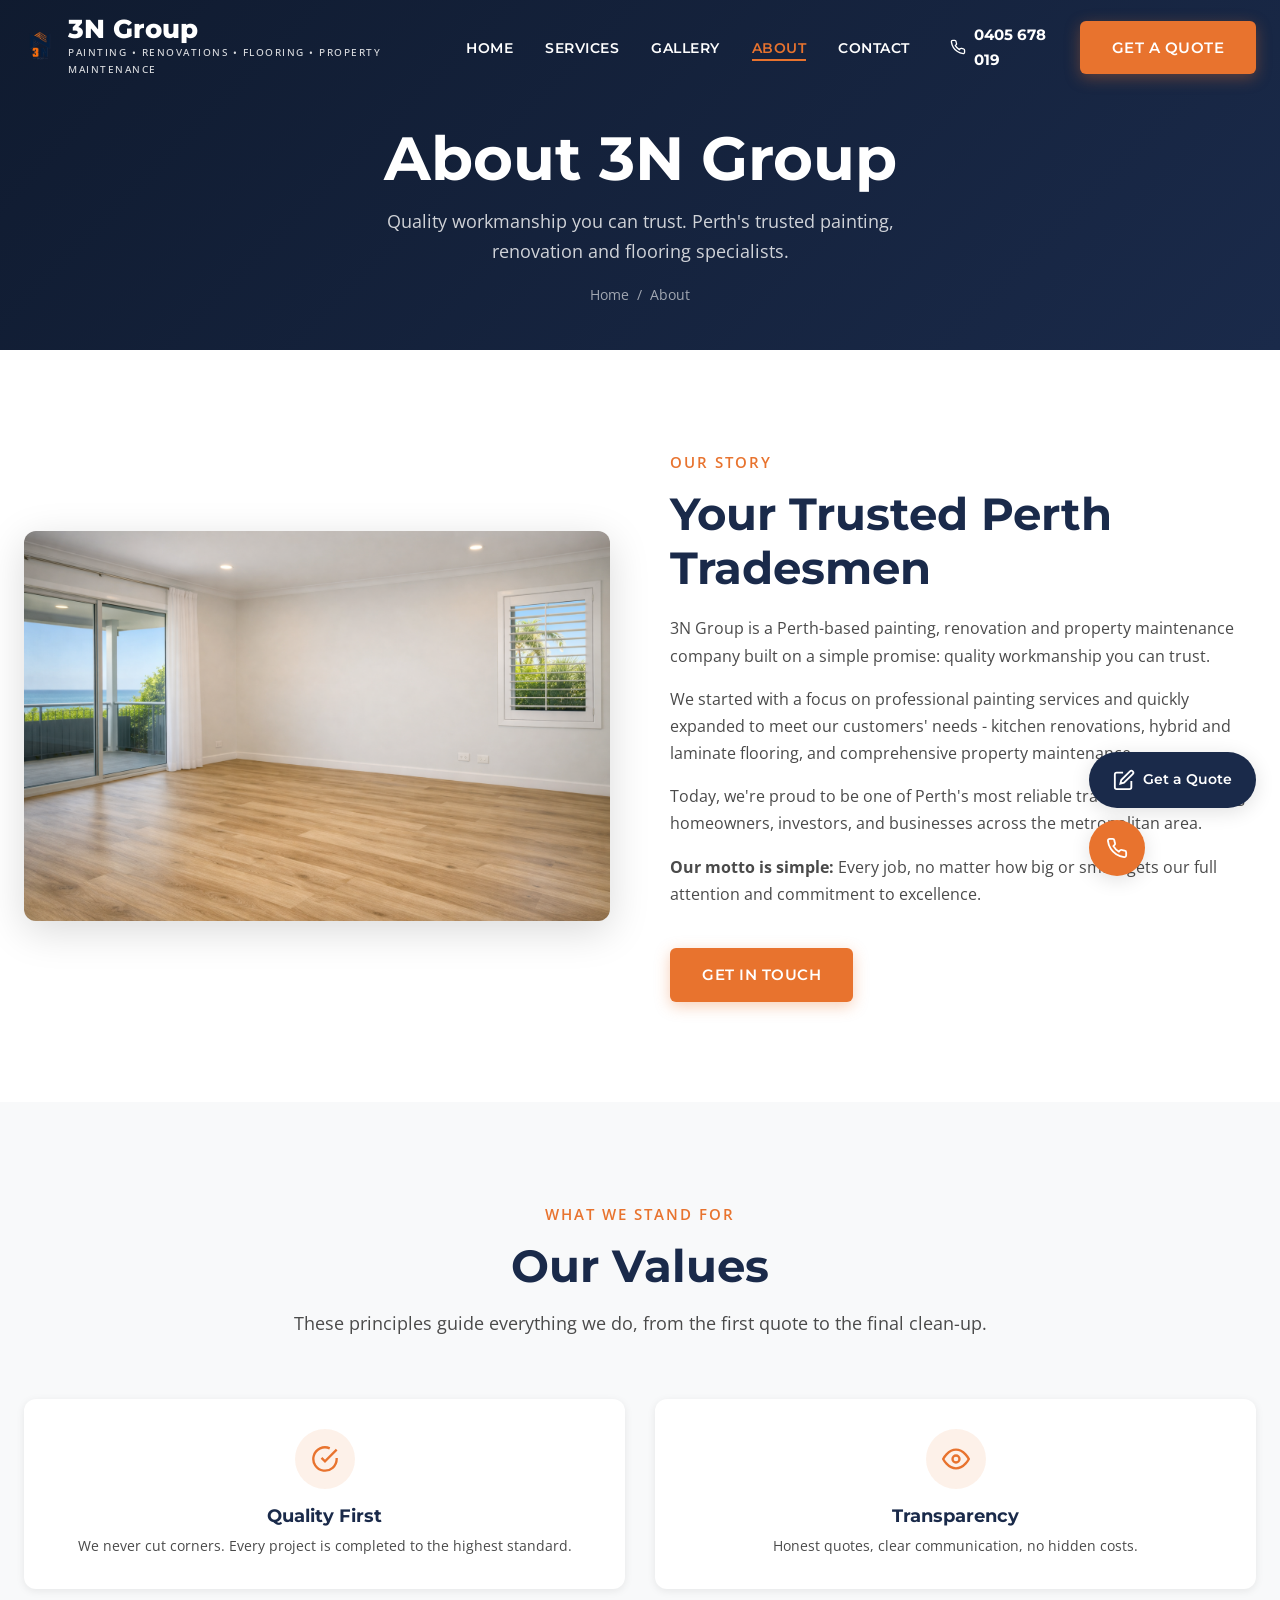
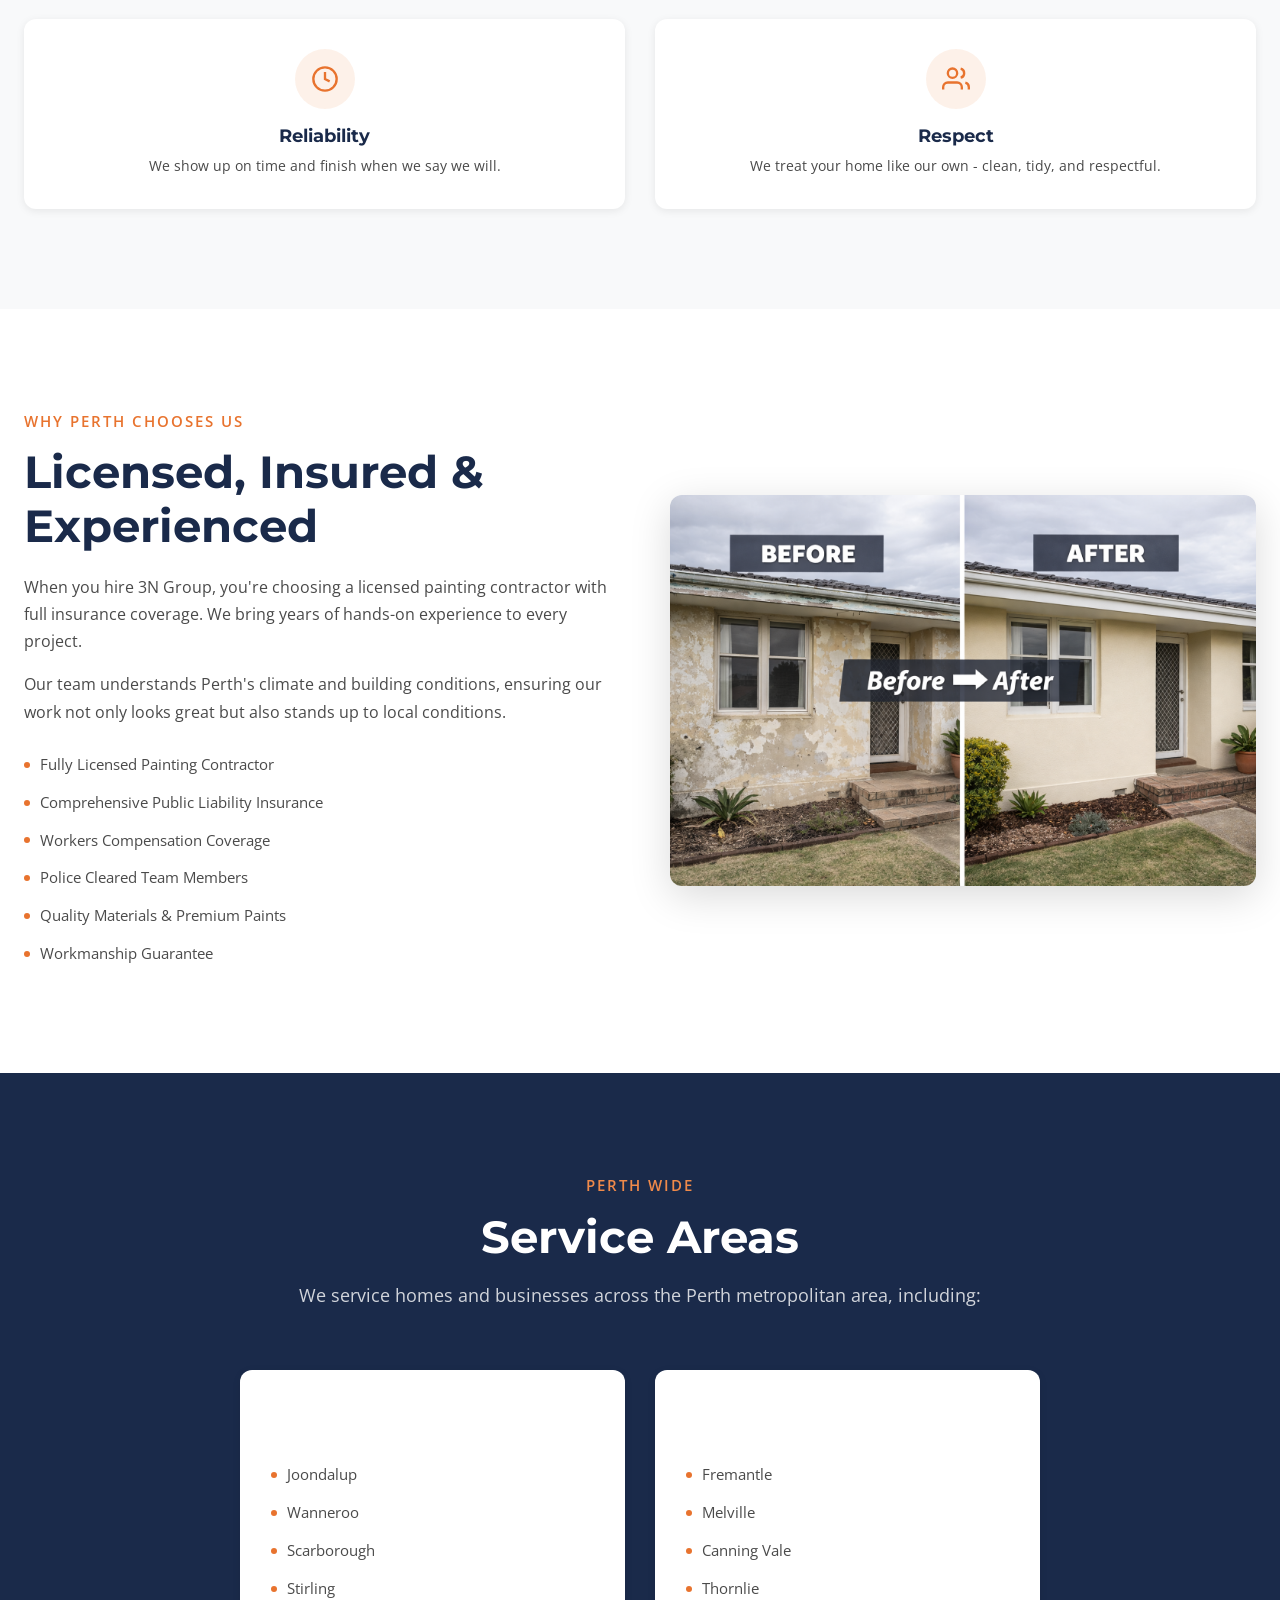
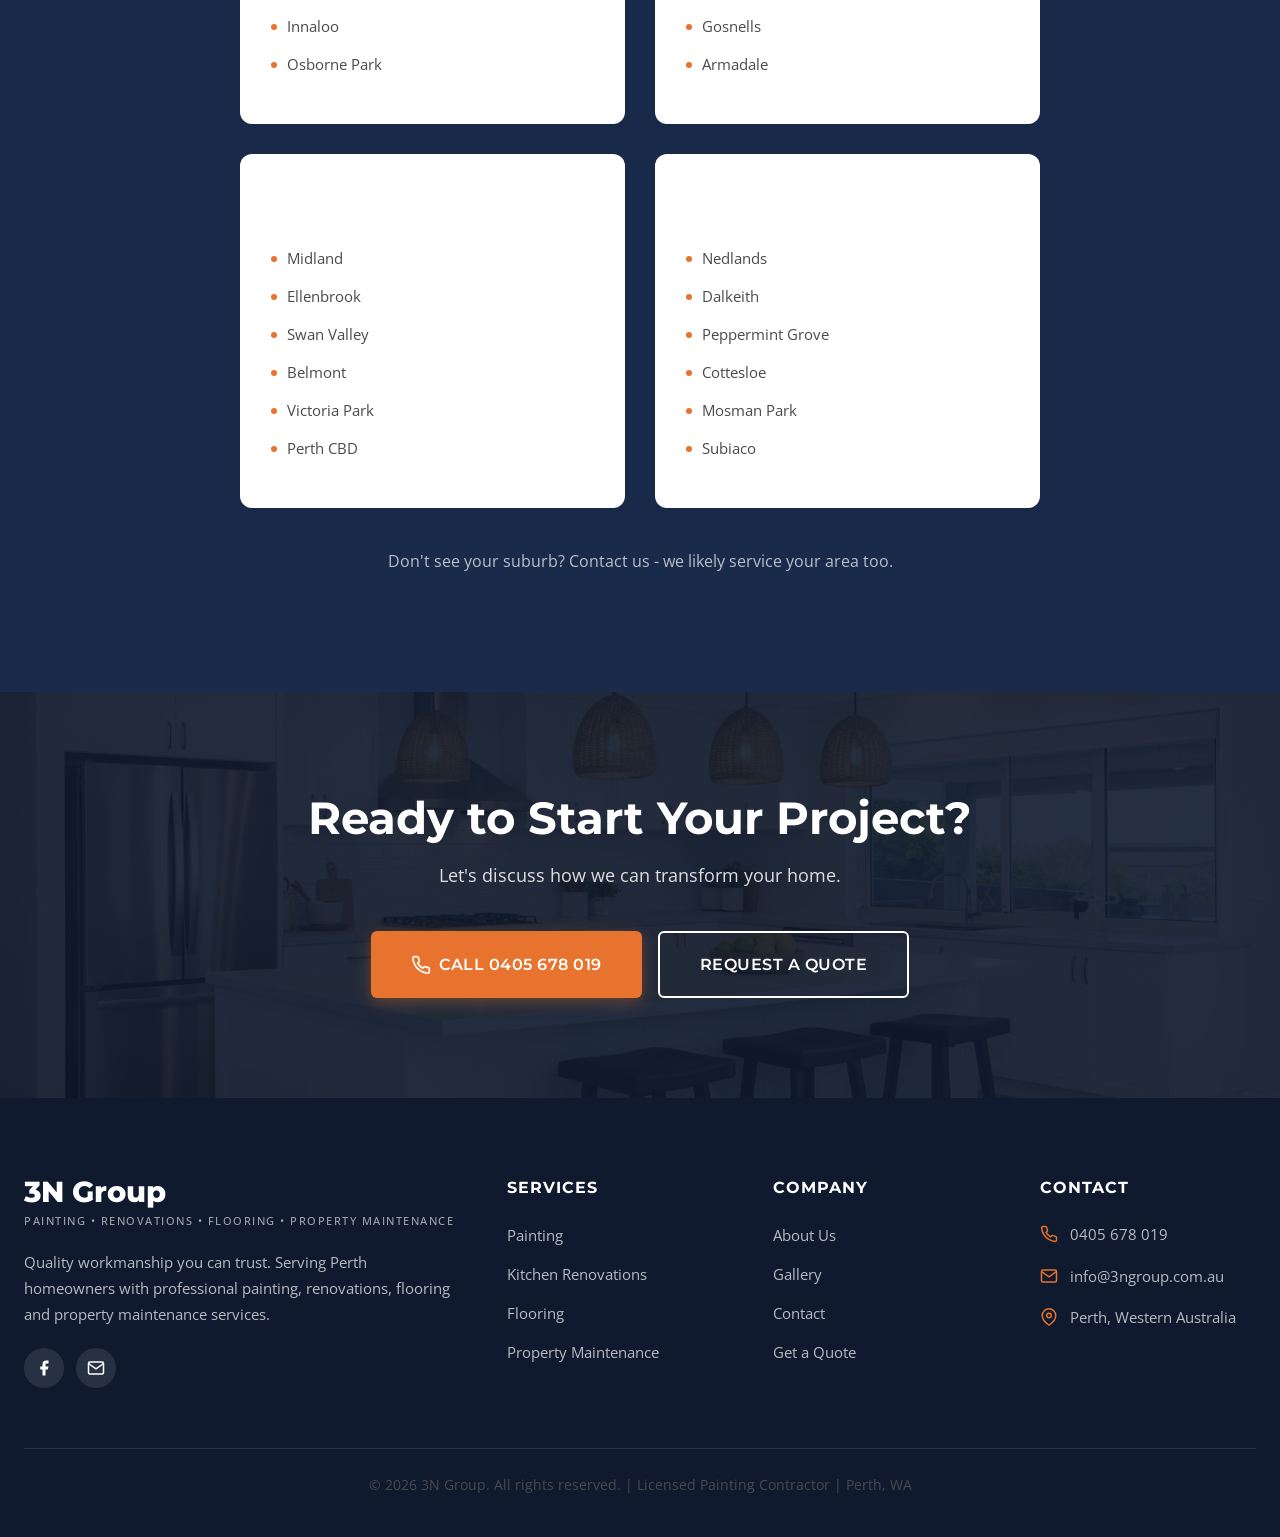
==== commit 74fcf879: "Add files via upload" ====
--- a/about.html
+++ b/about.html
@@ -1,288 +1,293 @@
-<!DOCTYPE html>
-<html lang="en-AU">
-<head>
-  <meta charset="UTF-8">
-  <meta name="viewport" content="width=device-width, initial-scale=1.0">
-  <meta name="description" content="About 3N Group - Licensed painting contractor and renovation specialist serving Perth. Quality workmanship you can trust.">
-  <meta name="robots" content="index, follow">
-  <meta property="og:title" content="About Us | 3N Group Perth">
-  <meta property="og:description" content="Meet the team behind 3N Group. Professional painting, renovations and flooring experts in Perth.">
-  <meta property="og:url" content="https://3ngroup.com.au/about.html">
-  <title>About Us | 3N Group - Painting & Renovation Experts Perth</title>
-  <link rel="preconnect" href="https://fonts.googleapis.com">
-  <link rel="preconnect" href="https://fonts.gstatic.com" crossorigin>
-  <link href="https://fonts.googleapis.com/css2?family=Montserrat:wght@400;500;600;700;800&family=Open+Sans:wght@400;500;600&display=swap" rel="stylesheet">
-  <link rel="stylesheet" href="styles.css">
-  <link rel="icon" type="image/x-icon" href="favicon.ico">
-</head>
-<body>
-
-  <!-- Header -->
-  <header class="header" id="header">
-    <div class="container">
-      <div class="header-inner">
-        <a href="index.html" class="logo">
-          <span class="logo-text">3N Group</span>
-          <span class="logo-tagline">Painting &bull; Renovations &bull; Flooring &bull; Property Maintenance</span>
-        </a>
-        <nav class="nav">
-          <ul class="nav-links" id="navLinks">
-            <li><a href="index.html" class="nav-link">Home</a></li>
-            <li><a href="services.html" class="nav-link">Services</a></li>
-            <li><a href="gallery.html" class="nav-link">Gallery</a></li>
-            <li><a href="about.html" class="nav-link active">About</a></li>
-            <li><a href="contact.html" class="nav-link">Contact</a></li>
-          </ul>
-          <div class="nav-cta">
-            <a href="tel:+61405678019" class="nav-phone">
-              <svg viewBox="0 0 24 24" fill="none" stroke="currentColor" stroke-width="2"><path d="M22 16.92v3a2 2 0 0 1-2.18 2 19.79 19.79 0 0 1-8.63-3.07 19.5 19.5 0 0 1-6-6 19.79 19.79 0 0 1-3.07-8.67A2 2 0 0 1 4.11 2h3a2 2 0 0 1 2 1.72 12.84 12.84 0 0 0 .7 2.81 2 2 0 0 1-.45 2.11L8.09 9.91a16 16 0 0 0 6 6l1.27-1.27a2 2 0 0 1 2.11-.45 12.84 12.84 0 0 0 2.81.7A2 2 0 0 1 22 16.92z"/></svg>
-              0405 678 019
-            </a>
-            <a href="contact.html" class="btn btn-primary">Get a Quote</a>
-          </div>
-          <button class="mobile-menu-toggle" id="mobileMenuToggle" aria-label="Toggle menu">
-            <span></span><span></span><span></span>
-          </button>
-        </nav>
-      </div>
-    </div>
-  </header>
-
-  <!-- Page Header -->
-  <section class="page-header">
-    <div class="page-header-bg"></div>
-    <div class="page-header-overlay"></div>
-    <div class="container">
-      <h1>About 3N Group</h1>
-      <p>Quality workmanship you can trust. Perth's trusted painting, renovation and flooring specialists.</p>
-      <div class="breadcrumbs">
-        <a href="index.html">Home</a>
-        <span>/</span>
-        <span>About</span>
-      </div>
-    </div>
-  </section>
-
-  <!-- About Story -->
-  <section class="section">
-    <div class="container">
-      <div class="about-grid reveal">
-        <div class="about-img">
-          <img src="images/gallery1.jpg" alt="3N Group team at work on a painting project in Perth" loading="lazy">
-        </div>
-        <div class="about-content">
-          <span class="section-subtitle">Our Story</span>
-          <h2>Your Trusted Perth Tradesmen</h2>
-          <p>3N Group is a Perth-based painting, renovation and property maintenance company built on a simple promise: quality workmanship you can trust.</p>
-          <p>We started with a focus on professional painting services and quickly expanded to meet our customers' needs - kitchen renovations, hybrid and laminate flooring, and comprehensive property maintenance.</p>
-          <p>Today, we're proud to be one of Perth's most reliable trade services, serving homeowners, investors, and businesses across the metropolitan area.</p>
-          <p><strong>Our motto is simple:</strong> Every job, no matter how big or small, gets our full attention and commitment to excellence.</p>
-          <a href="contact.html" class="btn btn-primary mt-3">Get in Touch</a>
-        </div>
-      </div>
-    </div>
-  </section>
-
-  <!-- Values -->
-  <section class="section bg-light" id="values">
-    <div class="container">
-      <div class="section-header reveal">
-        <span class="section-subtitle">What We Stand For</span>
-        <h2 class="section-title">Our Values</h2>
-        <p class="section-desc">These principles guide everything we do, from the first quote to the final clean-up.</p>
-      </div>
-      <div class="about-values">
-        <div class="about-value reveal reveal-delay-1">
-          <div class="about-value-icon">
-            <svg viewBox="0 0 24 24" fill="none" stroke="currentColor" stroke-width="2"><path d="M22 11.08V12a10 10 0 1 1-5.93-9.14"/><path d="M22 4L12 14.01l-3-3"/></svg>
-          </div>
-          <h4>Quality First</h4>
-          <p>We never cut corners. Every project is completed to the highest standard.</p>
-        </div>
-        <div class="about-value reveal reveal-delay-2">
-          <div class="about-value-icon">
-            <svg viewBox="0 0 24 24" fill="none" stroke="currentColor" stroke-width="2"><path d="M1 12s4-8 11-8 11 8 11 8-4 8-11 8-11-8-11-8z"/><circle cx="12" cy="12" r="3"/></svg>
-          </div>
-          <h4>Transparency</h4>
-          <p>Honest quotes, clear communication, no hidden costs.</p>
-        </div>
-        <div class="about-value reveal reveal-delay-3">
-          <div class="about-value-icon">
-            <svg viewBox="0 0 24 24" fill="none" stroke="currentColor" stroke-width="2"><circle cx="12" cy="12" r="10"/><path d="M12 6v6l4 2"/></svg>
-          </div>
-          <h4>Reliability</h4>
-          <p>We show up on time and finish when we say we will.</p>
-        </div>
-        <div class="about-value reveal reveal-delay-1">
-          <div class="about-value-icon">
-            <svg viewBox="0 0 24 24" fill="none" stroke="currentColor" stroke-width="2"><path d="M17 21v-2a4 4 0 0 0-4-4H5a4 4 0 0 0-4 4v2"/><circle cx="9" cy="7" r="4"/><path d="M23 21v-2a4 4 0 0 0-3-3.87"/><path d="M16 3.13a4 4 0 0 1 0 7.75"/></svg>
-          </div>
-          <h4>Respect</h4>
-          <p>We treat your home like our own - clean, tidy, and respectful.</p>
-        </div>
-      </div>
-    </div>
-  </section>
-
-  <!-- Why Trust -->
-  <section class="section">
-    <div class="container">
-      <div class="about-grid reveal">
-        <div class="about-content">
-          <span class="section-subtitle">Why Perth Chooses Us</span>
-          <h2>Licensed, Insured &amp; Experienced</h2>
-          <p>When you hire 3N Group, you're choosing a licensed painting contractor with full insurance coverage. We bring years of hands-on experience to every project.</p>
-          <p>Our team understands Perth's climate and building conditions, ensuring our work not only looks great but also stands up to local conditions.</p>
-          <ul class="service-list" style="margin-top: 20px;">
-            <li>Fully Licensed Painting Contractor</li>
-            <li>Comprehensive Public Liability Insurance</li>
-            <li>Workers Compensation Coverage</li>
-            <li>Police Cleared Team Members</li>
-            <li>Quality Materials &amp; Premium Paints</li>
-            <li>Workmanship Guarantee</li>
-          </ul>
-        </div>
-        <div class="about-img">
-          <img src="images/gallery4.jpg" alt="Professional exterior painting project completed by 3N Group" loading="lazy">
-        </div>
-      </div>
-    </div>
-  </section>
-
-  <!-- Service Areas -->
-  <section class="section bg-navy">
-    <div class="container">
-      <div class="section-header reveal">
-        <span class="section-subtitle" style="color: var(--orange-light);">Perth Wide</span>
-        <h2 class="section-title" style="color: var(--white);">Service Areas</h2>
-        <p class="section-desc">We service homes and businesses across the Perth metropolitan area, including:</p>
-      </div>
-      <div class="services-grid" style="max-width: 800px; margin: 0 auto;">
-        <div class="service-card reveal reveal-delay-1">
-          <h3 style="margin-bottom: 16px;">Northern Suburbs</h3>
-          <ul class="service-list">
-            <li>Joondalup</li>
-            <li>Wanneroo</li>
-            <li>Scarborough</li>
-            <li>Stirling</li>
-            <li>Innaloo</li>
-            <li>Osborne Park</li>
-          </ul>
-        </div>
-        <div class="service-card reveal reveal-delay-2">
-          <h3 style="margin-bottom: 16px;">Southern Suburbs</h3>
-          <ul class="service-list">
-            <li>Fremantle</li>
-            <li>Melville</li>
-            <li>Canning Vale</li>
-            <li>Thornlie</li>
-            <li>Gosnells</li>
-            <li>Armadale</li>
-          </ul>
-        </div>
-        <div class="service-card reveal reveal-delay-3">
-          <h3 style="margin-bottom: 16px;">Eastern Suburbs</h3>
-          <ul class="service-list">
-            <li>Midland</li>
-            <li>Ellenbrook</li>
-            <li>Swan Valley</li>
-            <li>Belmont</li>
-            <li>Victoria Park</li>
-            <li>Perth CBD</li>
-          </ul>
-        </div>
-        <div class="service-card reveal reveal-delay-1">
-          <h3 style="margin-bottom: 16px;">Western Suburbs</h3>
-          <ul class="service-list">
-            <li>Nedlands</li>
-            <li>Dalkeith</li>
-            <li>Peppermint Grove</li>
-            <li>Cottesloe</li>
-            <li>Mosman Park</li>
-            <li>Subiaco</li>
-          </ul>
-        </div>
-      </div>
-      <p class="text-center" style="margin-top: 40px; color: rgba(255,255,255,0.7);">Don't see your suburb? Contact us - we likely service your area too.</p>
-    </div>
-  </section>
-
-  <!-- CTA -->
-  <section class="cta-section">
-    <div class="container">
-      <h2 class="reveal">Ready to Start Your Project?</h2>
-      <p class="reveal reveal-delay-1">Let's discuss how we can transform your home.</p>
-      <div class="cta-buttons reveal reveal-delay-2">
-        <a href="tel:+61405678019" class="btn btn-primary btn-large">
-          <svg width="20" height="20" viewBox="0 0 24 24" fill="none" stroke="currentColor" stroke-width="2"><path d="M22 16.92v3a2 2 0 0 1-2.18 2 19.79 19.79 0 0 1-8.63-3.07 19.5 19.5 0 0 1-6-6 19.79 19.79 0 0 1-3.07-8.67A2 2 0 0 1 4.11 2h3a2 2 0 0 1 2 1.72 12.84 12.84 0 0 0 .7 2.81 2 2 0 0 1-.45 2.11L8.09 9.91a16 16 0 0 0 6 6l1.27-1.27a2 2 0 0 1 2.11-.45 12.84 12.84 0 0 0 2.81.7A2 2 0 0 1 22 16.92z"/></svg>
-          Call 0405 678 019
-        </a>
-        <a href="contact.html" class="btn btn-secondary btn-large">Request a Quote</a>
-      </div>
-    </div>
-  </section>
-
-  <!-- Footer -->
-  <footer class="footer">
-    <div class="container">
-      <div class="footer-grid">
-        <div class="footer-brand">
-          <div class="logo-text">3N Group</div>
-          <div class="logo-tagline">Painting &bull; Renovations &bull; Flooring &bull; Property Maintenance</div>
-          <p>Quality workmanship you can trust. Serving Perth homeowners with professional painting, renovations, flooring and property maintenance services.</p>
-          <div class="footer-social">
-            <a href="https://www.facebook.com/3ngroup" target="_blank" rel="noopener noreferrer" aria-label="Facebook">
-              <svg viewBox="0 0 24 24" fill="currentColor"><path d="M18 2h-3a5 5 0 0 0-5 5v3H7v4h3v8h4v-8h3l1-4h-4V7a1 1 0 0 1 1-1h3z"/></svg>
-            </a>
-            <a href="mailto:info@3ngroup.com.au" aria-label="Email">
-              <svg viewBox="0 0 24 24" fill="none" stroke="currentColor" stroke-width="2"><path d="M4 4h16c1.1 0 2 .9 2 2v12c0 1.1-.9 2-2 2H4c-1.1 0-2-.9-2-2V6c0-1.1.9-2 2-2z"/><polyline points="22,6 12,13 2,6"/></svg>
-            </a>
-          </div>
-        </div>
-        <div>
-          <h4 class="footer-title">Services</h4>
-          <ul class="footer-links">
-            <li><a href="services.html#painting">Painting</a></li>
-            <li><a href="services.html#kitchen">Kitchen Renovations</a></li>
-            <li><a href="services.html#flooring">Flooring</a></li>
-            <li><a href="services.html#maintenance">Property Maintenance</a></li>
-          </ul>
-        </div>
-        <div>
-          <h4 class="footer-title">Company</h4>
-          <ul class="footer-links">
-            <li><a href="about.html">About Us</a></li>
-            <li><a href="gallery.html">Gallery</a></li>
-            <li><a href="contact.html">Contact</a></li>
-            <li><a href="contact.html">Get a Quote</a></li>
-          </ul>
-        </div>
-        <div>
-          <h4 class="footer-title">Contact</h4>
-          <ul class="footer-contact">
-            <li><svg viewBox="0 0 24 24" fill="none" stroke="currentColor" stroke-width="2"><path d="M22 16.92v3a2 2 0 0 1-2.18 2 19.79 19.79 0 0 1-8.63-3.07 19.5 19.5 0 0 1-6-6 19.79 19.79 0 0 1-3.07-8.67A2 2 0 0 1 4.11 2h3a2 2 0 0 1 2 1.72 12.84 12.84 0 0 0 .7 2.81 2 2 0 0 1-.45 2.11L8.09 9.91a16 16 0 0 0 6 6l1.27-1.27a2 2 0 0 1 2.11-.45 12.84 12.84 0 0 0 2.81.7A2 2 0 0 1 22 16.92z"/></svg><a href="tel:+61405678019">0405 678 019</a></li>
-            <li><svg viewBox="0 0 24 24" fill="none" stroke="currentColor" stroke-width="2"><path d="M4 4h16c1.1 0 2 .9 2 2v12c0 1.1-.9 2-2 2H4c-1.1 0-2-.9-2-2V6c0-1.1.9-2 2-2z"/><polyline points="22,6 12,13 2,6"/></svg><a href="mailto:info@3ngroup.com.au">info@3ngroup.com.au</a></li>
-            <li><svg viewBox="0 0 24 24" fill="none" stroke="currentColor" stroke-width="2"><path d="M21 10c0 7-9 13-9 13s-9-6-9-13a9 9 0 0 1 18 0z"/><circle cx="12" cy="10" r="3"/></svg><span>Perth, Western Australia</span></li>
-          </ul>
-        </div>
-      </div>
-      <div class="footer-bottom">
-        <p>&copy; <span id="year"></span> 3N Group. All rights reserved. | Licensed Painting Contractor | Perth, WA</p>
-      </div>
-    </div>
-  </footer>
-
-  <!-- Floating Buttons -->
-  <div class="floating-buttons">
-    <a href="contact.html" class="floating-btn quote">
-      <svg viewBox="0 0 24 24" fill="none" stroke="currentColor" stroke-width="2"><path d="M11 4H4a2 2 0 0 0-2 2v14a2 2 0 0 0 2 2h14a2 2 0 0 0 2-2v-7"/><path d="M18.5 2.5a2.121 2.121 0 0 1 3 3L12 15l-4 1 1-4 9.5-9.5z"/></svg>
-      <span>Get a Quote</span>
-    </a>
-    <a href="tel:+61405678019" class="floating-btn phone" aria-label="Call now">
-      <svg viewBox="0 0 24 24" fill="none" stroke="currentColor" stroke-width="2"><path d="M22 16.92v3a2 2 0 0 1-2.18 2 19.79 19.79 0 0 1-8.63-3.07 19.5 19.5 0 0 1-6-6 19.79 19.79 0 0 1-3.07-8.67A2 2 0 0 1 4.11 2h3a2 2 0 0 1 2 1.72 12.84 12.84 0 0 0 .7 2.81 2 2 0 0 1-.45 2.11L8.09 9.91a16 16 0 0 0 6 6l1.27-1.27a2 2 0 0 1 2.11-.45 12.84 12.84 0 0 0 2.81.7A2 2 0 0 1 22 16.92z"/></svg>
-    </a>
-  </div>
-
-  <script src="script.js"></script>
-</body>
-</html>
+<!DOCTYPE html>
+<html lang="en-AU">
+<head>
+  <meta charset="UTF-8">
+  <meta name="viewport" content="width=device-width, initial-scale=1.0">
+  <meta name="description" content="About 3N Group - Licensed painting contractor and renovation specialist serving Perth. Quality workmanship you can trust.">
+  <meta name="robots" content="index, follow">
+  <meta property="og:title" content="About Us | 3N Group Perth">
+  <meta property="og:description" content="Meet the team behind 3N Group. Professional painting, renovations and flooring experts in Perth.">
+  <meta property="og:url" content="https://3ngroup.com.au/about.html">
+  <title>About Us | 3N Group - Painting & Renovation Experts Perth</title>
+  <link rel="preconnect" href="https://fonts.googleapis.com">
+  <link rel="preconnect" href="https://fonts.gstatic.com" crossorigin>
+  <link href="https://fonts.googleapis.com/css2?family=Montserrat:wght@400;500;600;700;800&family=Open+Sans:wght@400;500;600&display=swap" rel="stylesheet">
+  <link rel="stylesheet" href="styles.css">
+  <link rel="icon" type="image/x-icon" href="favicon.ico">
+</head>
+<body>
+
+  <!-- Header -->
+  <header class="header" id="header">
+    <div class="container">
+      <div class="header-inner">
+        <a href="index.html" class="logo">
+          <img src="images/logo.png" alt="3N Group Logo" class="logo-image">
+          <div class="logo-content">
+            <span class="logo-text">3N Group</span>
+            <span class="logo-tagline">
+              Painting • Renovations • Flooring • Property Maintenance
+            </span>
+          </div>
+        </a>
+        <nav class="nav">
+          <ul class="nav-links" id="navLinks">
+            <li><a href="index.html" class="nav-link">Home</a></li>
+            <li><a href="services.html" class="nav-link">Services</a></li>
+            <li><a href="gallery.html" class="nav-link">Gallery</a></li>
+            <li><a href="about.html" class="nav-link active">About</a></li>
+            <li><a href="contact.html" class="nav-link">Contact</a></li>
+          </ul>
+          <div class="nav-cta">
+            <a href="tel:+61405678019" class="nav-phone">
+              <svg viewBox="0 0 24 24" fill="none" stroke="currentColor" stroke-width="2"><path d="M22 16.92v3a2 2 0 0 1-2.18 2 19.79 19.79 0 0 1-8.63-3.07 19.5 19.5 0 0 1-6-6 19.79 19.79 0 0 1-3.07-8.67A2 2 0 0 1 4.11 2h3a2 2 0 0 1 2 1.72 12.84 12.84 0 0 0 .7 2.81 2 2 0 0 1-.45 2.11L8.09 9.91a16 16 0 0 0 6 6l1.27-1.27a2 2 0 0 1 2.11-.45 12.84 12.84 0 0 0 2.81.7A2 2 0 0 1 22 16.92z"/></svg>
+              0405 678 019
+            </a>
+            <a href="contact.html" class="btn btn-primary">Get a Quote</a>
+          </div>
+          <button class="mobile-menu-toggle" id="mobileMenuToggle" aria-label="Toggle menu">
+            <span></span><span></span><span></span>
+          </button>
+        </nav>
+      </div>
+    </div>
+  </header>
+
+  <!-- Page Header -->
+  <section class="page-header">
+    <div class="page-header-bg"></div>
+    <div class="page-header-overlay"></div>
+    <div class="container">
+      <h1>About 3N Group</h1>
+      <p>Quality workmanship you can trust. Perth's trusted painting, renovation and flooring specialists.</p>
+      <div class="breadcrumbs">
+        <a href="index.html">Home</a>
+        <span>/</span>
+        <span>About</span>
+      </div>
+    </div>
+  </section>
+
+  <!-- About Story -->
+  <section class="section">
+    <div class="container">
+      <div class="about-grid reveal">
+        <div class="about-img">
+          <img src="images/gallery1.jpg" alt="3N Group team at work on a painting project in Perth" loading="lazy">
+        </div>
+        <div class="about-content">
+          <span class="section-subtitle">Our Story</span>
+          <h2>Your Trusted Perth Tradesmen</h2>
+          <p>3N Group is a Perth-based painting, renovation and property maintenance company built on a simple promise: quality workmanship you can trust.</p>
+          <p>We started with a focus on professional painting services and quickly expanded to meet our customers' needs - kitchen renovations, hybrid and laminate flooring, and comprehensive property maintenance.</p>
+          <p>Today, we're proud to be one of Perth's most reliable trade services, serving homeowners, investors, and businesses across the metropolitan area.</p>
+          <p><strong>Our motto is simple:</strong> Every job, no matter how big or small, gets our full attention and commitment to excellence.</p>
+          <a href="contact.html" class="btn btn-primary mt-3">Get in Touch</a>
+        </div>
+      </div>
+    </div>
+  </section>
+
+  <!-- Values -->
+  <section class="section bg-light" id="values">
+    <div class="container">
+      <div class="section-header reveal">
+        <span class="section-subtitle">What We Stand For</span>
+        <h2 class="section-title">Our Values</h2>
+        <p class="section-desc">These principles guide everything we do, from the first quote to the final clean-up.</p>
+      </div>
+      <div class="about-values">
+        <div class="about-value reveal reveal-delay-1">
+          <div class="about-value-icon">
+            <svg viewBox="0 0 24 24" fill="none" stroke="currentColor" stroke-width="2"><path d="M22 11.08V12a10 10 0 1 1-5.93-9.14"/><path d="M22 4L12 14.01l-3-3"/></svg>
+          </div>
+          <h4>Quality First</h4>
+          <p>We never cut corners. Every project is completed to the highest standard.</p>
+        </div>
+        <div class="about-value reveal reveal-delay-2">
+          <div class="about-value-icon">
+            <svg viewBox="0 0 24 24" fill="none" stroke="currentColor" stroke-width="2"><path d="M1 12s4-8 11-8 11 8 11 8-4 8-11 8-11-8-11-8z"/><circle cx="12" cy="12" r="3"/></svg>
+          </div>
+          <h4>Transparency</h4>
+          <p>Honest quotes, clear communication, no hidden costs.</p>
+        </div>
+        <div class="about-value reveal reveal-delay-3">
+          <div class="about-value-icon">
+            <svg viewBox="0 0 24 24" fill="none" stroke="currentColor" stroke-width="2"><circle cx="12" cy="12" r="10"/><path d="M12 6v6l4 2"/></svg>
+          </div>
+          <h4>Reliability</h4>
+          <p>We show up on time and finish when we say we will.</p>
+        </div>
+        <div class="about-value reveal reveal-delay-1">
+          <div class="about-value-icon">
+            <svg viewBox="0 0 24 24" fill="none" stroke="currentColor" stroke-width="2"><path d="M17 21v-2a4 4 0 0 0-4-4H5a4 4 0 0 0-4 4v2"/><circle cx="9" cy="7" r="4"/><path d="M23 21v-2a4 4 0 0 0-3-3.87"/><path d="M16 3.13a4 4 0 0 1 0 7.75"/></svg>
+          </div>
+          <h4>Respect</h4>
+          <p>We treat your home like our own - clean, tidy, and respectful.</p>
+        </div>
+      </div>
+    </div>
+  </section>
+
+  <!-- Why Trust -->
+  <section class="section">
+    <div class="container">
+      <div class="about-grid reveal">
+        <div class="about-content">
+          <span class="section-subtitle">Why Perth Chooses Us</span>
+          <h2>Licensed, Insured &amp; Experienced</h2>
+          <p>When you hire 3N Group, you're choosing a licensed painting contractor with full insurance coverage. We bring years of hands-on experience to every project.</p>
+          <p>Our team understands Perth's climate and building conditions, ensuring our work not only looks great but also stands up to local conditions.</p>
+          <ul class="service-list" style="margin-top: 20px;">
+            <li>Fully Licensed Painting Contractor</li>
+            <li>Comprehensive Public Liability Insurance</li>
+            <li>Workers Compensation Coverage</li>
+            <li>Police Cleared Team Members</li>
+            <li>Quality Materials &amp; Premium Paints</li>
+            <li>Workmanship Guarantee</li>
+          </ul>
+        </div>
+        <div class="about-img">
+          <img src="images/gallery4.jpg" alt="Professional exterior painting project completed by 3N Group" loading="lazy">
+        </div>
+      </div>
+    </div>
+  </section>
+
+  <!-- Service Areas -->
+  <section class="section bg-navy">
+    <div class="container">
+      <div class="section-header reveal">
+        <span class="section-subtitle" style="color: var(--orange-light);">Perth Wide</span>
+        <h2 class="section-title" style="color: var(--white);">Service Areas</h2>
+        <p class="section-desc">We service homes and businesses across the Perth metropolitan area, including:</p>
+      </div>
+      <div class="services-grid" style="max-width: 800px; margin: 0 auto;">
+        <div class="service-card reveal reveal-delay-1">
+          <h3 style="margin-bottom: 16px;">Northern Suburbs</h3>
+          <ul class="service-list">
+            <li>Joondalup</li>
+            <li>Wanneroo</li>
+            <li>Scarborough</li>
+            <li>Stirling</li>
+            <li>Innaloo</li>
+            <li>Osborne Park</li>
+          </ul>
+        </div>
+        <div class="service-card reveal reveal-delay-2">
+          <h3 style="margin-bottom: 16px;">Southern Suburbs</h3>
+          <ul class="service-list">
+            <li>Fremantle</li>
+            <li>Melville</li>
+            <li>Canning Vale</li>
+            <li>Thornlie</li>
+            <li>Gosnells</li>
+            <li>Armadale</li>
+          </ul>
+        </div>
+        <div class="service-card reveal reveal-delay-3">
+          <h3 style="margin-bottom: 16px;">Eastern Suburbs</h3>
+          <ul class="service-list">
+            <li>Midland</li>
+            <li>Ellenbrook</li>
+            <li>Swan Valley</li>
+            <li>Belmont</li>
+            <li>Victoria Park</li>
+            <li>Perth CBD</li>
+          </ul>
+        </div>
+        <div class="service-card reveal reveal-delay-1">
+          <h3 style="margin-bottom: 16px;">Western Suburbs</h3>
+          <ul class="service-list">
+            <li>Nedlands</li>
+            <li>Dalkeith</li>
+            <li>Peppermint Grove</li>
+            <li>Cottesloe</li>
+            <li>Mosman Park</li>
+            <li>Subiaco</li>
+          </ul>
+        </div>
+      </div>
+      <p class="text-center" style="margin-top: 40px; color: rgba(255,255,255,0.7);">Don't see your suburb? Contact us - we likely service your area too.</p>
+    </div>
+  </section>
+
+  <!-- CTA -->
+  <section class="cta-section">
+    <div class="container">
+      <h2 class="reveal">Ready to Start Your Project?</h2>
+      <p class="reveal reveal-delay-1">Let's discuss how we can transform your home.</p>
+      <div class="cta-buttons reveal reveal-delay-2">
+        <a href="tel:+61405678019" class="btn btn-primary btn-large">
+          <svg width="20" height="20" viewBox="0 0 24 24" fill="none" stroke="currentColor" stroke-width="2"><path d="M22 16.92v3a2 2 0 0 1-2.18 2 19.79 19.79 0 0 1-8.63-3.07 19.5 19.5 0 0 1-6-6 19.79 19.79 0 0 1-3.07-8.67A2 2 0 0 1 4.11 2h3a2 2 0 0 1 2 1.72 12.84 12.84 0 0 0 .7 2.81 2 2 0 0 1-.45 2.11L8.09 9.91a16 16 0 0 0 6 6l1.27-1.27a2 2 0 0 1 2.11-.45 12.84 12.84 0 0 0 2.81.7A2 2 0 0 1 22 16.92z"/></svg>
+          Call 0405 678 019
+        </a>
+        <a href="contact.html" class="btn btn-secondary btn-large">Request a Quote</a>
+      </div>
+    </div>
+  </section>
+
+  <!-- Footer -->
+  <footer class="footer">
+    <div class="container">
+      <div class="footer-grid">
+        <div class="footer-brand">
+          <div class="logo-text">3N Group</div>
+          <div class="logo-tagline">Painting &bull; Renovations &bull; Flooring &bull; Property Maintenance</div>
+          <p>Quality workmanship you can trust. Serving Perth homeowners with professional painting, renovations, flooring and property maintenance services.</p>
+          <div class="footer-social">
+            <a href="https://www.facebook.com/3ngroup" target="_blank" rel="noopener noreferrer" aria-label="Facebook">
+              <svg viewBox="0 0 24 24" fill="currentColor"><path d="M18 2h-3a5 5 0 0 0-5 5v3H7v4h3v8h4v-8h3l1-4h-4V7a1 1 0 0 1 1-1h3z"/></svg>
+            </a>
+            <a href="mailto:info@3ngroup.com.au" aria-label="Email">
+              <svg viewBox="0 0 24 24" fill="none" stroke="currentColor" stroke-width="2"><path d="M4 4h16c1.1 0 2 .9 2 2v12c0 1.1-.9 2-2 2H4c-1.1 0-2-.9-2-2V6c0-1.1.9-2 2-2z"/><polyline points="22,6 12,13 2,6"/></svg>
+            </a>
+          </div>
+        </div>
+        <div>
+          <h4 class="footer-title">Services</h4>
+          <ul class="footer-links">
+            <li><a href="services.html#painting">Painting</a></li>
+            <li><a href="services.html#kitchen">Kitchen Renovations</a></li>
+            <li><a href="services.html#flooring">Flooring</a></li>
+            <li><a href="services.html#maintenance">Property Maintenance</a></li>
+          </ul>
+        </div>
+        <div>
+          <h4 class="footer-title">Company</h4>
+          <ul class="footer-links">
+            <li><a href="about.html">About Us</a></li>
+            <li><a href="gallery.html">Gallery</a></li>
+            <li><a href="contact.html">Contact</a></li>
+            <li><a href="contact.html">Get a Quote</a></li>
+          </ul>
+        </div>
+        <div>
+          <h4 class="footer-title">Contact</h4>
+          <ul class="footer-contact">
+            <li><svg viewBox="0 0 24 24" fill="none" stroke="currentColor" stroke-width="2"><path d="M22 16.92v3a2 2 0 0 1-2.18 2 19.79 19.79 0 0 1-8.63-3.07 19.5 19.5 0 0 1-6-6 19.79 19.79 0 0 1-3.07-8.67A2 2 0 0 1 4.11 2h3a2 2 0 0 1 2 1.72 12.84 12.84 0 0 0 .7 2.81 2 2 0 0 1-.45 2.11L8.09 9.91a16 16 0 0 0 6 6l1.27-1.27a2 2 0 0 1 2.11-.45 12.84 12.84 0 0 0 2.81.7A2 2 0 0 1 22 16.92z"/></svg><a href="tel:+61405678019">0405 678 019</a></li>
+            <li><svg viewBox="0 0 24 24" fill="none" stroke="currentColor" stroke-width="2"><path d="M4 4h16c1.1 0 2 .9 2 2v12c0 1.1-.9 2-2 2H4c-1.1 0-2-.9-2-2V6c0-1.1.9-2 2-2z"/><polyline points="22,6 12,13 2,6"/></svg><a href="mailto:info@3ngroup.com.au">info@3ngroup.com.au</a></li>
+            <li><svg viewBox="0 0 24 24" fill="none" stroke="currentColor" stroke-width="2"><path d="M21 10c0 7-9 13-9 13s-9-6-9-13a9 9 0 0 1 18 0z"/><circle cx="12" cy="10" r="3"/></svg><span>Perth, Western Australia</span></li>
+          </ul>
+        </div>
+      </div>
+      <div class="footer-bottom">
+        <p>&copy; <span id="year"></span> 3N Group. All rights reserved. | Licensed Painting Contractor | Perth, WA</p>
+      </div>
+    </div>
+  </footer>
+
+  <!-- Floating Buttons -->
+  <div class="floating-buttons">
+    <a href="contact.html" class="floating-btn quote">
+      <svg viewBox="0 0 24 24" fill="none" stroke="currentColor" stroke-width="2"><path d="M11 4H4a2 2 0 0 0-2 2v14a2 2 0 0 0 2 2h14a2 2 0 0 0 2-2v-7"/><path d="M18.5 2.5a2.121 2.121 0 0 1 3 3L12 15l-4 1 1-4 9.5-9.5z"/></svg>
+      <span>Get a Quote</span>
+    </a>
+    <a href="tel:+61405678019" class="floating-btn phone" aria-label="Call now">
+      <svg viewBox="0 0 24 24" fill="none" stroke="currentColor" stroke-width="2"><path d="M22 16.92v3a2 2 0 0 1-2.18 2 19.79 19.79 0 0 1-8.63-3.07 19.5 19.5 0 0 1-6-6 19.79 19.79 0 0 1-3.07-8.67A2 2 0 0 1 4.11 2h3a2 2 0 0 1 2 1.72 12.84 12.84 0 0 0 .7 2.81 2 2 0 0 1-.45 2.11L8.09 9.91a16 16 0 0 0 6 6l1.27-1.27a2 2 0 0 1 2.11-.45 12.84 12.84 0 0 0 2.81.7A2 2 0 0 1 22 16.92z"/></svg>
+    </a>
+  </div>
+
+  <script src="script.js"></script>
+</body>
+</html>
--- a/styles.css
+++ b/styles.css
@@ -1,1675 +1,1684 @@
-/* ============================================
-   3N GROUP - Professional Website Stylesheet
-   Modern & Premium Design
-   ============================================ */
-
-/* ---- CSS Variables ---- */
-:root {
-  /* Primary Colors */
-  --navy: #1a2a4a;
-  --navy-dark: #0f1a2e;
-  --navy-light: #2a3f5f;
-  
-  /* Accent Colors */
-  --orange: #e8732e;
-  --orange-hover: #d1631f;
-  --orange-light: #f08a4a;
-  
-  /* Neutral Colors */
-  --white: #ffffff;
-  --off-white: #f8f9fa;
-  --light-grey: #e9ecef;
-  --mid-grey: #adb5bd;
-  --charcoal: #2d3436;
-  --charcoal-light: #4a4a4a;
-  
-  /* Typography */
-  --font-heading: 'Montserrat', 'Segoe UI', system-ui, sans-serif;
-  --font-body: 'Open Sans', 'Segoe UI', system-ui, sans-serif;
-  
-  /* Spacing */
-  --section-padding: 100px;
-  --section-padding-mobile: 60px;
-  
-  /* Shadows */
-  --shadow-sm: 0 2px 8px rgba(0,0,0,0.08);
-  --shadow-md: 0 4px 20px rgba(0,0,0,0.12);
-  --shadow-lg: 0 10px 40px rgba(0,0,0,0.15);
-  
-  /* Transitions */
-  --transition-fast: 0.2s ease;
-  --transition-medium: 0.35s ease;
-  --transition-slow: 0.5s ease;
-  
-  /* Border Radius */
-  --radius-sm: 6px;
-  --radius-md: 12px;
-  --radius-lg: 20px;
-}
-
-/* ---- Reset & Base ---- */
-*, *::before, *::after {
-  margin: 0;
-  padding: 0;
-  box-sizing: border-box;
-}
-
-html {
-  scroll-behavior: smooth;
-  font-size: 16px;
-}
-
-body {
-  font-family: var(--font-body);
-  color: var(--charcoal);
-  line-height: 1.7;
-  background-color: var(--white);
-  overflow-x: hidden;
-  -webkit-font-smoothing: antialiased;
-  -moz-osx-font-smoothing: grayscale;
-}
-
-img {
-  max-width: 100%;
-  height: auto;
-  display: block;
-}
-
-a {
-  text-decoration: none;
-  color: inherit;
-  transition: var(--transition-fast);
-}
-
-ul, ol {
-  list-style: none;
-}
-
-button {
-  cursor: pointer;
-  border: none;
-  background: none;
-  font-family: inherit;
-}
-
-/* ---- Typography ---- */
-h1, h2, h3, h4, h5, h6 {
-  font-family: var(--font-heading);
-  font-weight: 700;
-  line-height: 1.2;
-  color: var(--navy);
-}
-
-h1 { font-size: clamp(2.2rem, 5vw, 3.8rem); }
-h2 { font-size: clamp(1.8rem, 4vw, 2.8rem); }
-h3 { font-size: clamp(1.3rem, 3vw, 1.6rem); }
-h4 { font-size: 1.2rem; }
-
-p {
-  margin-bottom: 1rem;
-  color: var(--charcoal-light);
-}
-
-.section-subtitle {
-  font-size: 0.95rem;
-  font-weight: 600;
-  text-transform: uppercase;
-  letter-spacing: 2px;
-  color: var(--orange);
-  margin-bottom: 0.75rem;
-  display: block;
-}
-
-.section-title {
-  margin-bottom: 1rem;
-}
-
-.section-desc {
-  font-size: 1.1rem;
-  max-width: 700px;
-  margin: 0 auto 3rem;
-  text-align: center;
-}
-
-/* ---- Container ---- */
-.container {
-  width: 100%;
-  max-width: 1280px;
-  margin: 0 auto;
-  padding: 0 24px;
-}
-
-/* ---- Buttons ---- */
-.btn {
-  display: inline-flex;
-  align-items: center;
-  justify-content: center;
-  gap: 8px;
-  padding: 14px 32px;
-  font-family: var(--font-heading);
-  font-weight: 600;
-  font-size: 0.95rem;
-  text-transform: uppercase;
-  letter-spacing: 0.5px;
-  border-radius: var(--radius-sm);
-  transition: var(--transition-medium);
-  cursor: pointer;
-  white-space: nowrap;
-}
-
-.btn-primary {
-  background-color: var(--orange);
-  color: var(--white);
-  box-shadow: 0 4px 15px rgba(232, 115, 46, 0.35);
-}
-
-.btn-primary:hover {
-  background-color: var(--orange-hover);
-  transform: translateY(-2px);
-  box-shadow: 0 6px 20px rgba(232, 115, 46, 0.45);
-}
-
-.btn-secondary {
-  background-color: transparent;
-  color: var(--white);
-  border: 2px solid var(--white);
-}
-
-.btn-secondary:hover {
-  background-color: var(--white);
-  color: var(--navy);
-}
-
-.btn-navy {
-  background-color: var(--navy);
-  color: var(--white);
-}
-
-.btn-navy:hover {
-  background-color: var(--navy-light);
-  transform: translateY(-2px);
-}
-
-.btn-large {
-  padding: 18px 40px;
-  font-size: 1rem;
-}
-
-/* ---- Header / Navigation ---- */
-.header {
-  position: fixed;
-  top: 0;
-  left: 0;
-  width: 100%;
-  z-index: 1000;
-  background-color: transparent;
-  transition: var(--transition-medium);
-  padding: 16px 0;
-}
-
-.header.scrolled {
-  background-color: rgba(255, 255, 255, 0.97);
-  backdrop-filter: blur(10px);
-  box-shadow: var(--shadow-sm);
-  padding: 10px 0;
-}
-
-.header.scrolled .nav-link {
-  color: var(--navy);
-}
-
-.header.scrolled .logo-text {
-  color: var(--navy);
-}
-
-.header.scrolled .logo-tagline {
-  color: var(--charcoal-light);
-}
-
-.header.scrolled .mobile-menu-toggle span {
-  background-color: var(--navy);
-}
-
-.header-inner {
-  display: flex;
-  align-items: center;
-  justify-content: space-between;
-}
-
-.logo {
-  display: flex;
-  flex-direction: column;
-  gap: 2px;
-}
-
-.logo-img {
-  height: 48px;
-  width: auto;
-  object-fit: contain;
-}
-
-.logo-text {
-  font-family: var(--font-heading);
-  font-size: 1.6rem;
-  font-weight: 800;
-  color: var(--white);
-  line-height: 1;
-  transition: var(--transition-medium);
-}
-
-.logo-tagline {
-  font-size: 0.65rem;
-  font-weight: 500;
-  text-transform: uppercase;
-  letter-spacing: 1.5px;
-  color: rgba(255,255,255,0.85);
-  transition: var(--transition-medium);
-}
-
-.nav {
-  display: flex;
-  align-items: center;
-  gap: 40px;
-}
-
-.nav-links {
-  display: flex;
-  gap: 32px;
-}
-
-.nav-link {
-  font-family: var(--font-heading);
-  font-weight: 600;
-  font-size: 0.9rem;
-  color: var(--white);
-  text-transform: uppercase;
-  letter-spacing: 0.5px;
-  position: relative;
-  padding: 4px 0;
-}
-
-.nav-link::after {
-  content: '';
-  position: absolute;
-  bottom: 0;
-  left: 0;
-  width: 0;
-  height: 2px;
-  background-color: var(--orange);
-  transition: var(--transition-medium);
-}
-
-.nav-link:hover::after,
-.nav-link.active::after {
-  width: 100%;
-}
-
-.nav-link:hover,
-.nav-link.active {
-  color: var(--orange);
-}
-
-.header.scrolled .nav-link:hover,
-.header.scrolled .nav-link.active {
-  color: var(--orange);
-}
-
-.nav-cta {
-  display: flex;
-  align-items: center;
-  gap: 16px;
-}
-
-.nav-phone {
-  display: flex;
-  align-items: center;
-  gap: 8px;
-  font-family: var(--font-heading);
-  font-weight: 700;
-  font-size: 0.95rem;
-  color: var(--white);
-  transition: var(--transition-fast);
-}
-
-.header.scrolled .nav-phone {
-  color: var(--navy);
-}
-
-.nav-phone:hover {
-  color: var(--orange);
-}
-
-.nav-phone svg {
-  width: 18px;
-  height: 18px;
-}
-
-/* Mobile Menu Toggle */
-.mobile-menu-toggle {
-  display: none;
-  flex-direction: column;
-  gap: 5px;
-  padding: 5px;
-  z-index: 1001;
-}
-
-.mobile-menu-toggle span {
-  display: block;
-  width: 28px;
-  height: 3px;
-  background-color: var(--white);
-  border-radius: 2px;
-  transition: var(--transition-medium);
-}
-
-.mobile-menu-toggle.active span:nth-child(1) {
-  transform: rotate(45deg) translate(5px, 6px);
-}
-
-.mobile-menu-toggle.active span:nth-child(2) {
-  opacity: 0;
-}
-
-.mobile-menu-toggle.active span:nth-child(3) {
-  transform: rotate(-45deg) translate(5px, -6px);
-}
-
-/* ---- Hero Section ---- */
-.hero {
-  position: relative;
-  min-height: 100vh;
-  display: flex;
-  align-items: center;
-  justify-content: center;
-  text-align: center;
-  color: var(--white);
-  overflow: hidden;
-}
-
-.hero-bg {
-  position: absolute;
-  top: 0;
-  left: 0;
-  width: 100%;
-  height: 100%;
-  background-image: url('images/hero.jpg');
-  background-size: cover;
-  background-position: center;
-  z-index: -2;
-}
-
-.hero-overlay {
-  position: absolute;
-  top: 0;
-  left: 0;
-  width: 100%;
-  height: 100%;
-  background: linear-gradient(
-    135deg,
-    rgba(15, 26, 46, 0.88) 0%,
-    rgba(26, 42, 74, 0.75) 50%,
-    rgba(15, 26, 46, 0.85) 100%
-  );
-  z-index: -1;
-}
-
-.hero-content {
-  position: relative;
-  z-index: 1;
-  max-width: 900px;
-  padding: 120px 24px 80px;
-  animation: fadeInUp 1s ease forwards;
-  opacity: 0;
-}
-
-.hero-badge {
-  display: inline-flex;
-  align-items: center;
-  gap: 8px;
-  background-color: rgba(232, 115, 46, 0.2);
-  border: 1px solid rgba(232, 115, 46, 0.4);
-  padding: 8px 20px;
-  border-radius: 50px;
-  font-size: 0.85rem;
-  font-weight: 600;
-  text-transform: uppercase;
-  letter-spacing: 1px;
-  margin-bottom: 24px;
-  color: var(--orange-light);
-}
-
-.hero-title {
-  font-size: clamp(2.2rem, 5vw, 3.8rem);
-  font-weight: 800;
-  margin-bottom: 20px;
-  line-height: 1.15;
-  color: var(--white);
-}
-
-.hero-title span {
-  color: var(--orange);
-}
-
-.hero-subtitle {
-  font-size: clamp(1rem, 2.5vw, 1.25rem);
-  font-weight: 400;
-  margin-bottom: 40px;
-  opacity: 0.9;
-  line-height: 1.6;
-}
-
-.hero-buttons {
-  display: flex;
-  gap: 16px;
-  justify-content: center;
-  flex-wrap: wrap;
-}
-
-.hero-scroll {
-  position: absolute;
-  bottom: 30px;
-  left: 50%;
-  transform: translateX(-50%);
-  animation: bounce 2s infinite;
-}
-
-.hero-scroll svg {
-  width: 30px;
-  height: 30px;
-  color: var(--white);
-  opacity: 0.6;
-}
-
-/* ---- Trust Bar ---- */
-.trust-bar {
-  background-color: var(--navy);
-  padding: 30px 0;
-  position: relative;
-  z-index: 2;
-}
-
-.trust-items {
-  display: flex;
-  justify-content: center;
-  align-items: center;
-  gap: 48px;
-  flex-wrap: wrap;
-}
-
-.trust-item {
-  display: flex;
-  align-items: center;
-  gap: 10px;
-  color: var(--white);
-  font-size: 0.95rem;
-  font-weight: 500;
-}
-
-.trust-item svg {
-  width: 22px;
-  height: 22px;
-  color: var(--orange);
-  flex-shrink: 0;
-}
-
-/* ---- Section Styling ---- */
-.section {
-  padding: var(--section-padding) 0;
-}
-
-.section-header {
-  text-align: center;
-  margin-bottom: 60px;
-}
-
-.section-header-left {
-  text-align: left;
-}
-
-.section-header-left .section-desc {
-  text-align: left;
-  margin-left: 0;
-}
-
-.bg-light {
-  background-color: var(--off-white);
-}
-
-.bg-navy {
-  background-color: var(--navy);
-  color: var(--white);
-}
-
-.bg-navy h2,
-.bg-navy h3 {
-  color: var(--white);
-}
-
-.bg-navy p {
-  color: rgba(255,255,255,0.8);
-}
-
-/* ---- Services Section ---- */
-.services-grid {
-  display: grid;
-  grid-template-columns: repeat(auto-fit, minmax(280px, 1fr));
-  gap: 30px;
-}
-
-.service-card {
-  background-color: var(--white);
-  border-radius: var(--radius-md);
-  padding: 40px 30px;
-  box-shadow: var(--shadow-sm);
-  transition: var(--transition-medium);
-  text-align: center;
-  border: 1px solid transparent;
-}
-
-.service-card:hover {
-  transform: translateY(-8px);
-  box-shadow: var(--shadow-lg);
-  border-color: var(--light-grey);
-}
-
-.service-icon {
-  width: 70px;
-  height: 70px;
-  background-color: rgba(232, 115, 46, 0.1);
-  border-radius: 50%;
-  display: flex;
-  align-items: center;
-  justify-content: center;
-  margin: 0 auto 24px;
-  transition: var(--transition-medium);
-}
-
-.service-card:hover .service-icon {
-  background-color: var(--orange);
-}
-
-.service-icon svg {
-  width: 32px;
-  height: 32px;
-  color: var(--orange);
-  transition: var(--transition-medium);
-}
-
-.service-card:hover .service-icon svg {
-  color: var(--white);
-}
-
-.service-card h3 {
-  margin-bottom: 16px;
-  font-size: 1.3rem;
-}
-
-.service-list {
-  text-align: left;
-  margin-top: 20px;
-}
-
-.service-list li {
-  padding: 6px 0;
-  font-size: 0.95rem;
-  color: var(--charcoal-light);
-  display: flex;
-  align-items: center;
-  gap: 10px;
-}
-
-.service-list li::before {
-  content: '';
-  width: 6px;
-  height: 6px;
-  background-color: var(--orange);
-  border-radius: 50%;
-  flex-shrink: 0;
-}
-
-/* ---- Gallery Section ---- */
-.gallery-grid {
-  display: grid;
-  grid-template-columns: repeat(auto-fit, minmax(300px, 1fr));
-  gap: 20px;
-}
-
-.gallery-item {
-  position: relative;
-  border-radius: var(--radius-md);
-  overflow: hidden;
-  cursor: pointer;
-  aspect-ratio: 4/3;
-}
-
-.gallery-item img {
-  width: 100%;
-  height: 100%;
-  object-fit: cover;
-  transition: var(--transition-slow);
-}
-
-.gallery-item:hover img {
-  transform: scale(1.08);
-}
-
-.gallery-overlay {
-  position: absolute;
-  bottom: 0;
-  left: 0;
-  width: 100%;
-  padding: 30px 20px 20px;
-  background: linear-gradient(transparent, rgba(15, 26, 46, 0.9));
-  color: var(--white);
-  transform: translateY(20px);
-  opacity: 0;
-  transition: var(--transition-medium);
-}
-
-.gallery-item:hover .gallery-overlay {
-  transform: translateY(0);
-  opacity: 1;
-}
-
-.gallery-overlay h4 {
-  color: var(--white);
-  font-size: 1.1rem;
-  margin-bottom: 4px;
-}
-
-.gallery-overlay p {
-  color: rgba(255,255,255,0.8);
-  font-size: 0.85rem;
-  margin: 0;
-}
-
-.gallery-cta {
-  text-align: center;
-  margin-top: 40px;
-}
-
-/* ---- Why Choose Us ---- */
-.why-grid {
-  display: grid;
-  grid-template-columns: repeat(auto-fit, minmax(250px, 1fr));
-  gap: 40px;
-}
-
-.why-item {
-  display: flex;
-  gap: 20px;
-  align-items: flex-start;
-}
-
-.why-icon {
-  width: 56px;
-  height: 56px;
-  background-color: rgba(232, 115, 46, 0.1);
-  border-radius: var(--radius-sm);
-  display: flex;
-  align-items: center;
-  justify-content: center;
-  flex-shrink: 0;
-}
-
-.why-icon svg {
-  width: 26px;
-  height: 26px;
-  color: var(--orange);
-}
-
-.why-content h4 {
-  margin-bottom: 8px;
-  font-size: 1.1rem;
-}
-
-.why-content p {
-  font-size: 0.95rem;
-  margin: 0;
-}
-
-/* ---- Testimonials ---- */
-.testimonials-grid {
-  display: grid;
-  grid-template-columns: repeat(auto-fit, minmax(320px, 1fr));
-  gap: 30px;
-}
-
-.testimonial-card {
-  background-color: var(--white);
-  border-radius: var(--radius-md);
-  padding: 40px 30px;
-  box-shadow: var(--shadow-sm);
-  position: relative;
-}
-
-.testimonial-card::before {
-  content: '"';
-  font-family: Georgia, serif;
-  font-size: 5rem;
-  color: var(--orange);
-  opacity: 0.2;
-  position: absolute;
-  top: 10px;
-  left: 20px;
-  line-height: 1;
-}
-
-.testimonial-stars {
-  display: flex;
-  gap: 4px;
-  margin-bottom: 16px;
-}
-
-.testimonial-stars svg {
-  width: 18px;
-  height: 18px;
-  color: var(--orange);
-  fill: var(--orange);
-}
-
-.testimonial-text {
-  font-style: italic;
-  margin-bottom: 20px;
-  font-size: 1rem;
-  position: relative;
-  z-index: 1;
-}
-
-.testimonial-author {
-  display: flex;
-  align-items: center;
-  gap: 14px;
-}
-
-.testimonial-avatar {
-  width: 48px;
-  height: 48px;
-  border-radius: 50%;
-  background-color: var(--light-grey);
-  display: flex;
-  align-items: center;
-  justify-content: center;
-  font-family: var(--font-heading);
-  font-weight: 700;
-  color: var(--navy);
-  font-size: 1.1rem;
-}
-
-.testimonial-name {
-  font-family: var(--font-heading);
-  font-weight: 700;
-  color: var(--navy);
-  font-size: 0.95rem;
-}
-
-.testimonial-location {
-  font-size: 0.85rem;
-  color: var(--mid-grey);
-}
-
-/* ---- CTA Section ---- */
-.cta-section {
-  padding: 100px 0;
-  text-align: center;
-  position: relative;
-  overflow: hidden;
-}
-
-.cta-section::before {
-  content: '';
-  position: absolute;
-  top: 0;
-  left: 0;
-  width: 100%;
-  height: 100%;
-  background-image: url('images/hero.jpg');
-  background-size: cover;
-  background-position: center;
-  z-index: -2;
-}
-
-.cta-section::after {
-  content: '';
-  position: absolute;
-  top: 0;
-  left: 0;
-  width: 100%;
-  height: 100%;
-  background: rgba(15, 26, 46, 0.9);
-  z-index: -1;
-}
-
-.cta-section h2 {
-  color: var(--white);
-  margin-bottom: 16px;
-}
-
-.cta-section p {
-  color: rgba(255,255,255,0.85);
-  font-size: 1.1rem;
-  margin-bottom: 40px;
-}
-
-.cta-buttons {
-  display: flex;
-  gap: 16px;
-  justify-content: center;
-  flex-wrap: wrap;
-}
-
-.cta-phone {
-  display: inline-flex;
-  align-items: center;
-  gap: 10px;
-  font-family: var(--font-heading);
-  font-size: 1.3rem;
-  font-weight: 700;
-  color: var(--white);
-  margin-top: 30px;
-  transition: var(--transition-fast);
-}
-
-.cta-phone:hover {
-  color: var(--orange);
-}
-
-.cta-phone svg {
-  width: 22px;
-  height: 22px;
-}
-
-/* ---- Footer ---- */
-.footer {
-  background-color: var(--navy-dark);
-  color: rgba(255,255,255,0.7);
-  padding: 80px 0 0;
-}
-
-.footer-grid {
-  display: grid;
-  grid-template-columns: 2fr 1fr 1fr 1fr;
-  gap: 50px;
-  margin-bottom: 60px;
-}
-
-.footer-brand .logo-text {
-  color: var(--white);
-  font-size: 1.8rem;
-  margin-bottom: 4px;
-}
-
-.footer-brand .logo-tagline {
-  color: rgba(255,255,255,0.6);
-  font-size: 0.7rem;
-}
-
-.footer-brand p {
-  margin: 20px 0;
-  color: rgba(255,255,255,0.7);
-  font-size: 0.95rem;
-}
-
-.footer-social {
-  display: flex;
-  gap: 12px;
-  margin-top: 20px;
-}
-
-.footer-social a {
-  width: 40px;
-  height: 40px;
-  background-color: rgba(255,255,255,0.1);
-  border-radius: 50%;
-  display: flex;
-  align-items: center;
-  justify-content: center;
-  transition: var(--transition-fast);
-}
-
-.footer-social a:hover {
-  background-color: var(--orange);
-  transform: translateY(-3px);
-}
-
-.footer-social svg {
-  width: 18px;
-  height: 18px;
-  color: var(--white);
-}
-
-.footer-title {
-  font-family: var(--font-heading);
-  font-size: 1rem;
-  font-weight: 700;
-  color: var(--white);
-  margin-bottom: 24px;
-  text-transform: uppercase;
-  letter-spacing: 1px;
-}
-
-.footer-links li {
-  margin-bottom: 12px;
-}
-
-.footer-links a {
-  font-size: 0.95rem;
-  transition: var(--transition-fast);
-}
-
-.footer-links a:hover {
-  color: var(--orange);
-  padding-left: 5px;
-}
-
-.footer-contact li {
-  display: flex;
-  align-items: flex-start;
-  gap: 12px;
-  margin-bottom: 16px;
-  font-size: 0.95rem;
-}
-
-.footer-contact svg {
-  width: 18px;
-  height: 18px;
-  color: var(--orange);
-  flex-shrink: 0;
-  margin-top: 3px;
-}
-
-.footer-contact a:hover {
-  color: var(--orange);
-}
-
-.footer-bottom {
-  border-top: 1px solid rgba(255,255,255,0.1);
-  padding: 24px 0;
-  text-align: center;
-  font-size: 0.9rem;
-  color: rgba(255,255,255,0.5);
-}
-
-/* ---- Floating Buttons ---- */
-.floating-buttons {
-  position: fixed;
-  bottom: 24px;
-  right: 24px;
-  z-index: 999;
-  display: flex;
-  flex-direction: column;
-  gap: 12px;
-}
-
-.floating-btn {
-  width: 56px;
-  height: 56px;
-  border-radius: 50%;
-  display: flex;
-  align-items: center;
-  justify-content: center;
-  box-shadow: var(--shadow-md);
-  transition: var(--transition-fast);
-}
-
-.floating-btn:hover {
-  transform: scale(1.1);
-}
-
-.floating-btn.phone {
-  background-color: var(--orange);
-  color: var(--white);
-}
-
-.floating-btn.quote {
-  background-color: var(--navy);
-  color: var(--white);
-  width: auto;
-  padding: 0 24px;
-  border-radius: 50px;
-  font-family: var(--font-heading);
-  font-weight: 600;
-  font-size: 0.85rem;
-  gap: 8px;
-}
-
-.floating-btn svg {
-  width: 22px;
-  height: 22px;
-}
-
-/* ---- Page Header (for inner pages) ---- */
-.page-header {
-  position: relative;
-  min-height: 350px;
-  display: flex;
-  align-items: center;
-  justify-content: center;
-  text-align: center;
-  color: var(--white);
-  padding-top: 80px;
-}
-
-.page-header-bg {
-  position: absolute;
-  top: 0;
-  left: 0;
-  width: 100%;
-  height: 100%;
-  background-color: var(--navy);
-  z-index: -2;
-}
-
-.page-header-overlay {
-  position: absolute;
-  top: 0;
-  left: 0;
-  width: 100%;
-  height: 100%;
-  background: linear-gradient(135deg, rgba(15,26,46,0.95) 0%, rgba(26,42,74,0.85) 100%);
-  z-index: -1;
-}
-
-.page-header h1 {
-  color: var(--white);
-  margin-bottom: 12px;
-}
-
-.page-header p {
-  color: rgba(255,255,255,0.8);
-  font-size: 1.1rem;
-  max-width: 600px;
-  margin: 0 auto;
-}
-
-.breadcrumbs {
-  display: flex;
-  gap: 8px;
-  justify-content: center;
-  margin-top: 16px;
-  font-size: 0.9rem;
-  color: rgba(255,255,255,0.6);
-}
-
-.breadcrumbs a:hover {
-  color: var(--orange);
-}
-
-/* ---- Services Page ---- */
-.service-detail {
-  display: grid;
-  grid-template-columns: 1fr 1fr;
-  gap: 60px;
-  align-items: center;
-  margin-bottom: 80px;
-}
-
-.service-detail:nth-child(even) {
-  direction: rtl;
-}
-
-.service-detail:nth-child(even) > * {
-  direction: ltr;
-}
-
-.service-detail-img {
-  border-radius: var(--radius-md);
-  overflow: hidden;
-  box-shadow: var(--shadow-md);
-}
-
-.service-detail-img img {
-  width: 100%;
-  height: 100%;
-  object-fit: cover;
-  aspect-ratio: 4/3;
-}
-
-.service-detail-content h3 {
-  margin-bottom: 16px;
-  font-size: 1.8rem;
-}
-
-.service-detail-content p {
-  margin-bottom: 20px;
-}
-
-.service-detail-list {
-  display: grid;
-  grid-template-columns: 1fr 1fr;
-  gap: 10px;
-}
-
-.service-detail-list li {
-  display: flex;
-  align-items: center;
-  gap: 10px;
-  font-size: 0.95rem;
-  color: var(--charcoal-light);
-}
-
-.service-detail-list li svg {
-  width: 18px;
-  height: 18px;
-  color: var(--orange);
-  flex-shrink: 0;
-}
-
-/* ---- Contact Page ---- */
-.contact-grid {
-  display: grid;
-  grid-template-columns: 1fr 1fr;
-  gap: 60px;
-  align-items: start;
-}
-
-.contact-info-item {
-  display: flex;
-  gap: 16px;
-  margin-bottom: 30px;
-}
-
-.contact-info-icon {
-  width: 52px;
-  height: 52px;
-  background-color: rgba(232, 115, 46, 0.1);
-  border-radius: var(--radius-sm);
-  display: flex;
-  align-items: center;
-  justify-content: center;
-  flex-shrink: 0;
-}
-
-.contact-info-icon svg {
-  width: 22px;
-  height: 22px;
-  color: var(--orange);
-}
-
-.contact-info-content h4 {
-  margin-bottom: 6px;
-  font-size: 1.1rem;
-}
-
-.contact-info-content p,
-.contact-info-content a {
-  color: var(--charcoal-light);
-  font-size: 0.95rem;
-}
-
-.contact-info-content a:hover {
-  color: var(--orange);
-}
-
-.contact-form {
-  background-color: var(--white);
-  padding: 40px;
-  border-radius: var(--radius-md);
-  box-shadow: var(--shadow-md);
-}
-
-.form-group {
-  margin-bottom: 20px;
-}
-
-.form-group label {
-  display: block;
-  font-family: var(--font-heading);
-  font-weight: 600;
-  font-size: 0.9rem;
-  margin-bottom: 8px;
-  color: var(--navy);
-}
-
-.form-group input,
-.form-group textarea,
-.form-group select {
-  width: 100%;
-  padding: 14px 16px;
-  border: 1px solid var(--light-grey);
-  border-radius: var(--radius-sm);
-  font-family: var(--font-body);
-  font-size: 1rem;
-  color: var(--charcoal);
-  transition: var(--transition-fast);
-  background-color: var(--white);
-}
-
-.form-group input:focus,
-.form-group textarea:focus,
-.form-group select:focus {
-  outline: none;
-  border-color: var(--orange);
-  box-shadow: 0 0 0 3px rgba(232, 115, 46, 0.15);
-}
-
-.form-group textarea {
-  min-height: 140px;
-  resize: vertical;
-}
-
-.form-row {
-  display: grid;
-  grid-template-columns: 1fr 1fr;
-  gap: 20px;
-}
-
-.map-container {
-  border-radius: var(--radius-md);
-  overflow: hidden;
-  box-shadow: var(--shadow-md);
-  margin-top: 40px;
-}
-
-.map-container iframe {
-  width: 100%;
-  height: 400px;
-  border: none;
-  display: block;
-}
-
-/* ---- About Page ---- */
-.about-grid {
-  display: grid;
-  grid-template-columns: 1fr 1fr;
-  gap: 60px;
-  align-items: center;
-}
-
-.about-img {
-  border-radius: var(--radius-md);
-  overflow: hidden;
-  box-shadow: var(--shadow-lg);
-}
-
-.about-img img {
-  width: 100%;
-  height: auto;
-}
-
-.about-content h2 {
-  margin-bottom: 20px;
-}
-
-.about-content p {
-  margin-bottom: 16px;
-}
-
-.about-values {
-  display: grid;
-  grid-template-columns: repeat(2, 1fr);
-  gap: 30px;
-  margin-top: 40px;
-}
-
-.about-value {
-  text-align: center;
-  padding: 30px;
-  background-color: var(--white);
-  border-radius: var(--radius-md);
-  box-shadow: var(--shadow-sm);
-  transition: var(--transition-medium);
-}
-
-.about-value:hover {
-  transform: translateY(-5px);
-  box-shadow: var(--shadow-md);
-}
-
-.about-value-icon {
-  width: 60px;
-  height: 60px;
-  background-color: rgba(232, 115, 46, 0.1);
-  border-radius: 50%;
-  display: flex;
-  align-items: center;
-  justify-content: center;
-  margin: 0 auto 16px;
-}
-
-.about-value-icon svg {
-  width: 28px;
-  height: 28px;
-  color: var(--orange);
-}
-
-.about-value h4 {
-  margin-bottom: 8px;
-  font-size: 1.1rem;
-}
-
-.about-value p {
-  font-size: 0.9rem;
-  margin: 0;
-}
-
-/* ---- Gallery Page ---- */
-.gallery-filter {
-  display: flex;
-  gap: 12px;
-  justify-content: center;
-  margin-bottom: 40px;
-  flex-wrap: wrap;
-}
-
-.gallery-filter-btn {
-  padding: 10px 24px;
-  border-radius: 50px;
-  font-family: var(--font-heading);
-  font-weight: 600;
-  font-size: 0.85rem;
-  text-transform: uppercase;
-  letter-spacing: 0.5px;
-  background-color: var(--white);
-  color: var(--charcoal);
-  border: 1px solid var(--light-grey);
-  transition: var(--transition-fast);
-}
-
-.gallery-filter-btn:hover,
-.gallery-filter-btn.active {
-  background-color: var(--orange);
-  color: var(--white);
-  border-color: var(--orange);
-}
-
-.gallery-masonry {
-  column-count: 3;
-  column-gap: 20px;
-}
-
-.gallery-masonry .gallery-item {
-  break-inside: avoid;
-  margin-bottom: 20px;
-  aspect-ratio: auto;
-}
-
-.gallery-masonry .gallery-item img {
-  aspect-ratio: auto;
-}
-
-/* Lightbox */
-.lightbox {
-  position: fixed;
-  top: 0;
-  left: 0;
-  width: 100%;
-  height: 100%;
-  background-color: rgba(0,0,0,0.95);
-  z-index: 2000;
-  display: none;
-  align-items: center;
-  justify-content: center;
-  padding: 40px;
-}
-
-.lightbox.active {
-  display: flex;
-}
-
-.lightbox-img {
-  max-width: 90%;
-  max-height: 85vh;
-  object-fit: contain;
-  border-radius: var(--radius-sm);
-}
-
-.lightbox-close {
-  position: absolute;
-  top: 20px;
-  right: 20px;
-  width: 48px;
-  height: 48px;
-  background-color: rgba(255,255,255,0.1);
-  border-radius: 50%;
-  display: flex;
-  align-items: center;
-  justify-content: center;
-  color: var(--white);
-  transition: var(--transition-fast);
-}
-
-.lightbox-close:hover {
-  background-color: var(--orange);
-}
-
-.lightbox-close svg {
-  width: 24px;
-  height: 24px;
-}
-
-.lightbox-caption {
-  position: absolute;
-  bottom: 20px;
-  left: 50%;
-  transform: translateX(-50%);
-  color: var(--white);
-  font-size: 1rem;
-  text-align: center;
-}
-
-/* ---- Animations ---- */
-@keyframes fadeInUp {
-  from {
-    opacity: 0;
-    transform: translateY(40px);
-  }
-  to {
-    opacity: 1;
-    transform: translateY(0);
-  }
-}
-
-@keyframes fadeIn {
-  from { opacity: 0; }
-  to { opacity: 1; }
-}
-
-@keyframes bounce {
-  0%, 20%, 50%, 80%, 100% {
-    transform: translateX(-50%) translateY(0);
-  }
-  40% {
-    transform: translateX(-50%) translateY(-10px);
-  }
-  60% {
-    transform: translateX(-50%) translateY(-5px);
-  }
-}
-
-.reveal {
-  opacity: 0;
-  transform: translateY(40px);
-  transition: opacity 0.8s ease, transform 0.8s ease;
-}
-
-.reveal.active {
-  opacity: 1;
-  transform: translateY(0);
-}
-
-.reveal-delay-1 { transition-delay: 0.1s; }
-.reveal-delay-2 { transition-delay: 0.2s; }
-.reveal-delay-3 { transition-delay: 0.3s; }
-.reveal-delay-4 { transition-delay: 0.4s; }
-
-/* ---- Responsive ---- */
-@media (max-width: 1024px) {
-  .footer-grid {
-    grid-template-columns: 1fr 1fr;
-  }
-  
-  .service-detail {
-    grid-template-columns: 1fr;
-    gap: 40px;
-  }
-  
-  .service-detail:nth-child(even) {
-    direction: ltr;
-  }
-  
-  .about-grid {
-    grid-template-columns: 1fr;
-    gap: 40px;
-  }
-  
-  .contact-grid {
-    grid-template-columns: 1fr;
-    gap: 40px;
-  }
-  
-  .gallery-masonry {
-    column-count: 2;
-  }
-}
-
-@media (max-width: 768px) {
-  :root {
-    --section-padding: 60px;
-  }
-  
-  .nav-links {
-    position: fixed;
-    top: 0;
-    right: -100%;
-    width: 80%;
-    max-width: 350px;
-    height: 100vh;
-    background-color: var(--white);
-    flex-direction: column;
-    padding: 100px 40px 40px;
-    gap: 0;
-    transition: var(--transition-medium);
-    box-shadow: var(--shadow-lg);
-  }
-  
-  .nav-links.active {
-    right: 0;
-  }
-  
-  .nav-link {
-    color: var(--navy);
-    padding: 16px 0;
-    font-size: 1.1rem;
-    border-bottom: 1px solid var(--light-grey);
-  }
-  
-  .nav-link::after {
-    display: none;
-  }
-  
-  .mobile-menu-toggle {
-    display: flex;
-  }
-  
-  .nav-cta {
-    display: none;
-  }
-  
-  .header.scrolled .mobile-menu-toggle span {
-    background-color: var(--navy);
-  }
-  
-  .trust-items {
-    gap: 20px;
-  }
-  
-  .trust-item {
-    font-size: 0.85rem;
-  }
-  
-  .footer-grid {
-    grid-template-columns: 1fr;
-    gap: 40px;
-  }
-  
-  .service-detail-list {
-    grid-template-columns: 1fr;
-  }
-  
-  .about-values {
-    grid-template-columns: 1fr;
-  }
-  
-  .form-row {
-    grid-template-columns: 1fr;
-  }
-  
-  .gallery-masonry {
-    column-count: 1;
-  }
-  
-  .floating-buttons {
-    bottom: 16px;
-    right: 16px;
-  }
-  
-  .floating-btn.quote span {
-    display: none;
-  }
-  
-  .floating-btn.quote {
-    padding: 0;
-    width: 56px;
-  }
-}
-
-@media (max-width: 480px) {
-  .hero-buttons {
-    flex-direction: column;
-    width: 100%;
-  }
-  
-  .hero-buttons .btn {
-    width: 100%;
-  }
-  
-  .cta-buttons {
-    flex-direction: column;
-    width: 100%;
-  }
-  
-  .cta-buttons .btn {
-    width: 100%;
-  }
-  
-  .services-grid {
-    grid-template-columns: 1fr;
-  }
-  
-  .gallery-grid {
-    grid-template-columns: 1fr;
-  }
-}
-
-/* ---- Utility Classes ---- */
-.text-center { text-align: center; }
-.mt-1 { margin-top: 0.5rem; }
-.mt-2 { margin-top: 1rem; }
-.mt-3 { margin-top: 1.5rem; }
-.mt-4 { margin-top: 2rem; }
-.mb-1 { margin-bottom: 0.5rem; }
-.mb-2 { margin-bottom: 1rem; }
-.mb-3 { margin-bottom: 1.5rem; }
-.mb-4 { margin-bottom: 2rem; }
-
-/* Print styles */
-@media print {
-  .header,
-  .floating-buttons,
-  .hero-scroll,
-  .footer-social,
-  .map-container {
-    display: none !important;
-  }
-  
-  .hero {
-    min-height: auto;
-    padding: 40px 0;
-  }
-  
-  body {
-    font-size: 12pt;
-    line-height: 1.5;
-  }
-}
+/* ============================================
+   3N GROUP - Professional Website Stylesheet
+   Modern & Premium Design
+   ============================================ */
+
+/* ---- CSS Variables ---- */
+:root {
+  /* Primary Colors */
+  --navy: #1a2a4a;
+  --navy-dark: #0f1a2e;
+  --navy-light: #2a3f5f;
+  
+  /* Accent Colors */
+  --orange: #e8732e;
+  --orange-hover: #d1631f;
+  --orange-light: #f08a4a;
+  
+  /* Neutral Colors */
+  --white: #ffffff;
+  --off-white: #f8f9fa;
+  --light-grey: #e9ecef;
+  --mid-grey: #adb5bd;
+  --charcoal: #2d3436;
+  --charcoal-light: #4a4a4a;
+  
+  /* Typography */
+  --font-heading: 'Montserrat', 'Segoe UI', system-ui, sans-serif;
+  --font-body: 'Open Sans', 'Segoe UI', system-ui, sans-serif;
+  
+  /* Spacing */
+  --section-padding: 100px;
+  --section-padding-mobile: 60px;
+  
+  /* Shadows */
+  --shadow-sm: 0 2px 8px rgba(0,0,0,0.08);
+  --shadow-md: 0 4px 20px rgba(0,0,0,0.12);
+  --shadow-lg: 0 10px 40px rgba(0,0,0,0.15);
+  
+  /* Transitions */
+  --transition-fast: 0.2s ease;
+  --transition-medium: 0.35s ease;
+  --transition-slow: 0.5s ease;
+  
+  /* Border Radius */
+  --radius-sm: 6px;
+  --radius-md: 12px;
+  --radius-lg: 20px;
+}
+
+/* ---- Reset & Base ---- */
+*, *::before, *::after {
+  margin: 0;
+  padding: 0;
+  box-sizing: border-box;
+}
+
+html {
+  scroll-behavior: smooth;
+  font-size: 16px;
+}
+
+body {
+  font-family: var(--font-body);
+  color: var(--charcoal);
+  line-height: 1.7;
+  background-color: var(--white);
+  overflow-x: hidden;
+  -webkit-font-smoothing: antialiased;
+  -moz-osx-font-smoothing: grayscale;
+}
+
+img {
+  max-width: 100%;
+  height: auto;
+  display: block;
+}
+
+a {
+  text-decoration: none;
+  color: inherit;
+  transition: var(--transition-fast);
+}
+
+ul, ol {
+  list-style: none;
+}
+
+button {
+  cursor: pointer;
+  border: none;
+  background: none;
+  font-family: inherit;
+}
+
+/* ---- Typography ---- */
+h1, h2, h3, h4, h5, h6 {
+  font-family: var(--font-heading);
+  font-weight: 700;
+  line-height: 1.2;
+  color: var(--navy);
+}
+
+h1 { font-size: clamp(2.2rem, 5vw, 3.8rem); }
+h2 { font-size: clamp(1.8rem, 4vw, 2.8rem); }
+h3 { font-size: clamp(1.3rem, 3vw, 1.6rem); }
+h4 { font-size: 1.2rem; }
+
+p {
+  margin-bottom: 1rem;
+  color: var(--charcoal-light);
+}
+
+.section-subtitle {
+  font-size: 0.95rem;
+  font-weight: 600;
+  text-transform: uppercase;
+  letter-spacing: 2px;
+  color: var(--orange);
+  margin-bottom: 0.75rem;
+  display: block;
+}
+
+.section-title {
+  margin-bottom: 1rem;
+}
+
+.section-desc {
+  font-size: 1.1rem;
+  max-width: 700px;
+  margin: 0 auto 3rem;
+  text-align: center;
+}
+
+/* ---- Container ---- */
+.container {
+  width: 100%;
+  max-width: 1280px;
+  margin: 0 auto;
+  padding: 0 24px;
+}
+
+/* ---- Buttons ---- */
+.btn {
+  display: inline-flex;
+  align-items: center;
+  justify-content: center;
+  gap: 8px;
+  padding: 14px 32px;
+  font-family: var(--font-heading);
+  font-weight: 600;
+  font-size: 0.95rem;
+  text-transform: uppercase;
+  letter-spacing: 0.5px;
+  border-radius: var(--radius-sm);
+  transition: var(--transition-medium);
+  cursor: pointer;
+  white-space: nowrap;
+}
+
+.btn-primary {
+  background-color: var(--orange);
+  color: var(--white);
+  box-shadow: 0 4px 15px rgba(232, 115, 46, 0.35);
+}
+
+.btn-primary:hover {
+  background-color: var(--orange-hover);
+  transform: translateY(-2px);
+  box-shadow: 0 6px 20px rgba(232, 115, 46, 0.45);
+}
+
+.btn-secondary {
+  background-color: transparent;
+  color: var(--white);
+  border: 2px solid var(--white);
+}
+
+.btn-secondary:hover {
+  background-color: var(--white);
+  color: var(--navy);
+}
+
+.btn-navy {
+  background-color: var(--navy);
+  color: var(--white);
+}
+
+.btn-navy:hover {
+  background-color: var(--navy-light);
+  transform: translateY(-2px);
+}
+
+.btn-large {
+  padding: 18px 40px;
+  font-size: 1rem;
+}
+
+/* ---- Header / Navigation ---- */
+.header {
+  position: fixed;
+  top: 0;
+  left: 0;
+  width: 100%;
+  z-index: 1000;
+  background-color: transparent;
+  transition: var(--transition-medium);
+  padding: 16px 0;
+}
+
+.header.scrolled {
+  background-color: rgba(255, 255, 255, 0.97);
+  backdrop-filter: blur(10px);
+  box-shadow: var(--shadow-sm);
+  padding: 10px 0;
+}
+
+.header.scrolled .nav-link {
+  color: var(--navy);
+}
+
+.header.scrolled .logo-text {
+  color: var(--navy);
+}
+
+.header.scrolled .logo-tagline {
+  color: var(--charcoal-light);
+}
+
+.header.scrolled .mobile-menu-toggle span {
+  background-color: var(--navy);
+}
+
+.header-inner {
+  display: flex;
+  align-items: center;
+  justify-content: space-between;
+}
+
+.logo {
+  display: flex;
+  flex-direction: row;
+  align-items: center;
+  gap: 12px;
+}
+
+.logo-image {
+  height: 32px;
+  width: auto;
+  max-width: 160px;
+  object-fit: contain;
+  display: block;
+}
+
+.logo-content {
+  display: flex;
+  flex-direction: column;
+  gap: 2px;
+}
+
+.logo-text {
+  font-family: var(--font-heading);
+  font-size: 1.6rem;
+  font-weight: 800;
+  color: var(--white);
+  line-height: 1;
+  transition: var(--transition-medium);
+}
+
+.logo-tagline {
+  font-size: 0.65rem;
+  font-weight: 500;
+  text-transform: uppercase;
+  letter-spacing: 1.5px;
+  color: rgba(255,255,255,0.85);
+  transition: var(--transition-medium);
+}
+
+.nav {
+  display: flex;
+  align-items: center;
+  gap: 40px;
+}
+
+.nav-links {
+  display: flex;
+  gap: 32px;
+}
+
+.nav-link {
+  font-family: var(--font-heading);
+  font-weight: 600;
+  font-size: 0.9rem;
+  color: var(--white);
+  text-transform: uppercase;
+  letter-spacing: 0.5px;
+  position: relative;
+  padding: 4px 0;
+}
+
+.nav-link::after {
+  content: '';
+  position: absolute;
+  bottom: 0;
+  left: 0;
+  width: 0;
+  height: 2px;
+  background-color: var(--orange);
+  transition: var(--transition-medium);
+}
+
+.nav-link:hover::after,
+.nav-link.active::after {
+  width: 100%;
+}
+
+.nav-link:hover,
+.nav-link.active {
+  color: var(--orange);
+}
+
+.header.scrolled .nav-link:hover,
+.header.scrolled .nav-link.active {
+  color: var(--orange);
+}
+
+.nav-cta {
+  display: flex;
+  align-items: center;
+  gap: 16px;
+}
+
+.nav-phone {
+  display: flex;
+  align-items: center;
+  gap: 8px;
+  font-family: var(--font-heading);
+  font-weight: 700;
+  font-size: 0.95rem;
+  color: var(--white);
+  transition: var(--transition-fast);
+}
+
+.header.scrolled .nav-phone {
+  color: var(--navy);
+}
+
+.nav-phone:hover {
+  color: var(--orange);
+}
+
+.nav-phone svg {
+  width: 18px;
+  height: 18px;
+}
+
+/* Mobile Menu Toggle */
+.mobile-menu-toggle {
+  display: none;
+  flex-direction: column;
+  gap: 5px;
+  padding: 5px;
+  z-index: 1001;
+}
+
+.mobile-menu-toggle span {
+  display: block;
+  width: 28px;
+  height: 3px;
+  background-color: var(--white);
+  border-radius: 2px;
+  transition: var(--transition-medium);
+}
+
+.mobile-menu-toggle.active span:nth-child(1) {
+  transform: rotate(45deg) translate(5px, 6px);
+}
+
+.mobile-menu-toggle.active span:nth-child(2) {
+  opacity: 0;
+}
+
+.mobile-menu-toggle.active span:nth-child(3) {
+  transform: rotate(-45deg) translate(5px, -6px);
+}
+
+/* ---- Hero Section ---- */
+.hero {
+  position: relative;
+  min-height: 100vh;
+  display: flex;
+  align-items: center;
+  justify-content: center;
+  text-align: center;
+  color: var(--white);
+  overflow: hidden;
+}
+
+.hero-bg {
+  position: absolute;
+  top: 0;
+  left: 0;
+  width: 100%;
+  height: 100%;
+  background-image: url('images/hero.jpg');
+  background-size: cover;
+  background-position: center;
+  z-index: -2;
+}
+
+.hero-overlay {
+  position: absolute;
+  top: 0;
+  left: 0;
+  width: 100%;
+  height: 100%;
+  background: linear-gradient(
+    135deg,
+    rgba(15, 26, 46, 0.88) 0%,
+    rgba(26, 42, 74, 0.75) 50%,
+    rgba(15, 26, 46, 0.85) 100%
+  );
+  z-index: -1;
+}
+
+.hero-content {
+  position: relative;
+  z-index: 1;
+  max-width: 900px;
+  padding: 120px 24px 80px;
+  animation: fadeInUp 1s ease forwards;
+  opacity: 0;
+}
+
+.hero-badge {
+  display: inline-flex;
+  align-items: center;
+  gap: 8px;
+  background-color: rgba(232, 115, 46, 0.2);
+  border: 1px solid rgba(232, 115, 46, 0.4);
+  padding: 8px 20px;
+  border-radius: 50px;
+  font-size: 0.85rem;
+  font-weight: 600;
+  text-transform: uppercase;
+  letter-spacing: 1px;
+  margin-bottom: 24px;
+  color: var(--orange-light);
+}
+
+.hero-title {
+  font-size: clamp(2.2rem, 5vw, 3.8rem);
+  font-weight: 800;
+  margin-bottom: 20px;
+  line-height: 1.15;
+  color: var(--white);
+}
+
+.hero-title span {
+  color: var(--orange);
+}
+
+.hero-subtitle {
+  font-size: clamp(1rem, 2.5vw, 1.25rem);
+  font-weight: 400;
+  margin-bottom: 40px;
+  opacity: 0.9;
+  line-height: 1.6;
+}
+
+.hero-buttons {
+  display: flex;
+  gap: 16px;
+  justify-content: center;
+  flex-wrap: wrap;
+}
+
+.hero-scroll {
+  position: absolute;
+  bottom: 30px;
+  left: 50%;
+  transform: translateX(-50%);
+  animation: bounce 2s infinite;
+}
+
+.hero-scroll svg {
+  width: 30px;
+  height: 30px;
+  color: var(--white);
+  opacity: 0.6;
+}
+
+/* ---- Trust Bar ---- */
+.trust-bar {
+  background-color: var(--navy);
+  padding: 30px 0;
+  position: relative;
+  z-index: 2;
+}
+
+.trust-items {
+  display: flex;
+  justify-content: center;
+  align-items: center;
+  gap: 48px;
+  flex-wrap: wrap;
+}
+
+.trust-item {
+  display: flex;
+  align-items: center;
+  gap: 10px;
+  color: var(--white);
+  font-size: 0.95rem;
+  font-weight: 500;
+}
+
+.trust-item svg {
+  width: 22px;
+  height: 22px;
+  color: var(--orange);
+  flex-shrink: 0;
+}
+
+/* ---- Section Styling ---- */
+.section {
+  padding: var(--section-padding) 0;
+}
+
+.section-header {
+  text-align: center;
+  margin-bottom: 60px;
+}
+
+.section-header-left {
+  text-align: left;
+}
+
+.section-header-left .section-desc {
+  text-align: left;
+  margin-left: 0;
+}
+
+.bg-light {
+  background-color: var(--off-white);
+}
+
+.bg-navy {
+  background-color: var(--navy);
+  color: var(--white);
+}
+
+.bg-navy h2,
+.bg-navy h3 {
+  color: var(--white);
+}
+
+.bg-navy p {
+  color: rgba(255,255,255,0.8);
+}
+
+/* ---- Services Section ---- */
+.services-grid {
+  display: grid;
+  grid-template-columns: repeat(auto-fit, minmax(280px, 1fr));
+  gap: 30px;
+}
+
+.service-card {
+  background-color: var(--white);
+  border-radius: var(--radius-md);
+  padding: 40px 30px;
+  box-shadow: var(--shadow-sm);
+  transition: var(--transition-medium);
+  text-align: center;
+  border: 1px solid transparent;
+}
+
+.service-card:hover {
+  transform: translateY(-8px);
+  box-shadow: var(--shadow-lg);
+  border-color: var(--light-grey);
+}
+
+.service-icon {
+  width: 70px;
+  height: 70px;
+  background-color: rgba(232, 115, 46, 0.1);
+  border-radius: 50%;
+  display: flex;
+  align-items: center;
+  justify-content: center;
+  margin: 0 auto 24px;
+  transition: var(--transition-medium);
+}
+
+.service-card:hover .service-icon {
+  background-color: var(--orange);
+}
+
+.service-icon svg {
+  width: 32px;
+  height: 32px;
+  color: var(--orange);
+  transition: var(--transition-medium);
+}
+
+.service-card:hover .service-icon svg {
+  color: var(--white);
+}
+
+.service-card h3 {
+  margin-bottom: 16px;
+  font-size: 1.3rem;
+}
+
+.service-list {
+  text-align: left;
+  margin-top: 20px;
+}
+
+.service-list li {
+  padding: 6px 0;
+  font-size: 0.95rem;
+  color: var(--charcoal-light);
+  display: flex;
+  align-items: center;
+  gap: 10px;
+}
+
+.service-list li::before {
+  content: '';
+  width: 6px;
+  height: 6px;
+  background-color: var(--orange);
+  border-radius: 50%;
+  flex-shrink: 0;
+}
+
+/* ---- Gallery Section ---- */
+.gallery-grid {
+  display: grid;
+  grid-template-columns: repeat(auto-fit, minmax(300px, 1fr));
+  gap: 20px;
+}
+
+.gallery-item {
+  position: relative;
+  border-radius: var(--radius-md);
+  overflow: hidden;
+  cursor: pointer;
+  aspect-ratio: 4/3;
+}
+
+.gallery-item img {
+  width: 100%;
+  height: 100%;
+  object-fit: cover;
+  transition: var(--transition-slow);
+}
+
+.gallery-item:hover img {
+  transform: scale(1.08);
+}
+
+.gallery-overlay {
+  position: absolute;
+  bottom: 0;
+  left: 0;
+  width: 100%;
+  padding: 30px 20px 20px;
+  background: linear-gradient(transparent, rgba(15, 26, 46, 0.9));
+  color: var(--white);
+  transform: translateY(20px);
+  opacity: 0;
+  transition: var(--transition-medium);
+}
+
+.gallery-item:hover .gallery-overlay {
+  transform: translateY(0);
+  opacity: 1;
+}
+
+.gallery-overlay h4 {
+  color: var(--white);
+  font-size: 1.1rem;
+  margin-bottom: 4px;
+}
+
+.gallery-overlay p {
+  color: rgba(255,255,255,0.8);
+  font-size: 0.85rem;
+  margin: 0;
+}
+
+.gallery-cta {
+  text-align: center;
+  margin-top: 40px;
+}
+
+/* ---- Why Choose Us ---- */
+.why-grid {
+  display: grid;
+  grid-template-columns: repeat(auto-fit, minmax(250px, 1fr));
+  gap: 40px;
+}
+
+.why-item {
+  display: flex;
+  gap: 20px;
+  align-items: flex-start;
+}
+
+.why-icon {
+  width: 56px;
+  height: 56px;
+  background-color: rgba(232, 115, 46, 0.1);
+  border-radius: var(--radius-sm);
+  display: flex;
+  align-items: center;
+  justify-content: center;
+  flex-shrink: 0;
+}
+
+.why-icon svg {
+  width: 26px;
+  height: 26px;
+  color: var(--orange);
+}
+
+.why-content h4 {
+  margin-bottom: 8px;
+  font-size: 1.1rem;
+}
+
+.why-content p {
+  font-size: 0.95rem;
+  margin: 0;
+}
+
+/* ---- Testimonials ---- */
+.testimonials-grid {
+  display: grid;
+  grid-template-columns: repeat(auto-fit, minmax(320px, 1fr));
+  gap: 30px;
+}
+
+.testimonial-card {
+  background-color: var(--white);
+  border-radius: var(--radius-md);
+  padding: 40px 30px;
+  box-shadow: var(--shadow-sm);
+  position: relative;
+}
+
+.testimonial-card::before {
+  content: '"';
+  font-family: Georgia, serif;
+  font-size: 5rem;
+  color: var(--orange);
+  opacity: 0.2;
+  position: absolute;
+  top: 10px;
+  left: 20px;
+  line-height: 1;
+}
+
+.testimonial-stars {
+  display: flex;
+  gap: 4px;
+  margin-bottom: 16px;
+}
+
+.testimonial-stars svg {
+  width: 18px;
+  height: 18px;
+  color: var(--orange);
+  fill: var(--orange);
+}
+
+.testimonial-text {
+  font-style: italic;
+  margin-bottom: 20px;
+  font-size: 1rem;
+  position: relative;
+  z-index: 1;
+}
+
+.testimonial-author {
+  display: flex;
+  align-items: center;
+  gap: 14px;
+}
+
+.testimonial-avatar {
+  width: 48px;
+  height: 48px;
+  border-radius: 50%;
+  background-color: var(--light-grey);
+  display: flex;
+  align-items: center;
+  justify-content: center;
+  font-family: var(--font-heading);
+  font-weight: 700;
+  color: var(--navy);
+  font-size: 1.1rem;
+}
+
+.testimonial-name {
+  font-family: var(--font-heading);
+  font-weight: 700;
+  color: var(--navy);
+  font-size: 0.95rem;
+}
+
+.testimonial-location {
+  font-size: 0.85rem;
+  color: var(--mid-grey);
+}
+
+/* ---- CTA Section ---- */
+.cta-section {
+  padding: 100px 0;
+  text-align: center;
+  position: relative;
+  overflow: hidden;
+}
+
+.cta-section::before {
+  content: '';
+  position: absolute;
+  top: 0;
+  left: 0;
+  width: 100%;
+  height: 100%;
+  background-image: url('images/hero.jpg');
+  background-size: cover;
+  background-position: center;
+  z-index: -2;
+}
+
+.cta-section::after {
+  content: '';
+  position: absolute;
+  top: 0;
+  left: 0;
+  width: 100%;
+  height: 100%;
+  background: rgba(15, 26, 46, 0.9);
+  z-index: -1;
+}
+
+.cta-section h2 {
+  color: var(--white);
+  margin-bottom: 16px;
+}
+
+.cta-section p {
+  color: rgba(255,255,255,0.85);
+  font-size: 1.1rem;
+  margin-bottom: 40px;
+}
+
+.cta-buttons {
+  display: flex;
+  gap: 16px;
+  justify-content: center;
+  flex-wrap: wrap;
+}
+
+.cta-phone {
+  display: inline-flex;
+  align-items: center;
+  gap: 10px;
+  font-family: var(--font-heading);
+  font-size: 1.3rem;
+  font-weight: 700;
+  color: var(--white);
+  margin-top: 30px;
+  transition: var(--transition-fast);
+}
+
+.cta-phone:hover {
+  color: var(--orange);
+}
+
+.cta-phone svg {
+  width: 22px;
+  height: 22px;
+}
+
+/* ---- Footer ---- */
+.footer {
+  background-color: var(--navy-dark);
+  color: rgba(255,255,255,0.7);
+  padding: 80px 0 0;
+}
+
+.footer-grid {
+  display: grid;
+  grid-template-columns: 2fr 1fr 1fr 1fr;
+  gap: 50px;
+  margin-bottom: 60px;
+}
+
+.footer-brand .logo-text {
+  color: var(--white);
+  font-size: 1.8rem;
+  margin-bottom: 4px;
+}
+
+.footer-brand .logo-tagline {
+  color: rgba(255,255,255,0.6);
+  font-size: 0.7rem;
+}
+
+.footer-brand p {
+  margin: 20px 0;
+  color: rgba(255,255,255,0.7);
+  font-size: 0.95rem;
+}
+
+.footer-social {
+  display: flex;
+  gap: 12px;
+  margin-top: 20px;
+}
+
+.footer-social a {
+  width: 40px;
+  height: 40px;
+  background-color: rgba(255,255,255,0.1);
+  border-radius: 50%;
+  display: flex;
+  align-items: center;
+  justify-content: center;
+  transition: var(--transition-fast);
+}
+
+.footer-social a:hover {
+  background-color: var(--orange);
+  transform: translateY(-3px);
+}
+
+.footer-social svg {
+  width: 18px;
+  height: 18px;
+  color: var(--white);
+}
+
+.footer-title {
+  font-family: var(--font-heading);
+  font-size: 1rem;
+  font-weight: 700;
+  color: var(--white);
+  margin-bottom: 24px;
+  text-transform: uppercase;
+  letter-spacing: 1px;
+}
+
+.footer-links li {
+  margin-bottom: 12px;
+}
+
+.footer-links a {
+  font-size: 0.95rem;
+  transition: var(--transition-fast);
+}
+
+.footer-links a:hover {
+  color: var(--orange);
+  padding-left: 5px;
+}
+
+.footer-contact li {
+  display: flex;
+  align-items: flex-start;
+  gap: 12px;
+  margin-bottom: 16px;
+  font-size: 0.95rem;
+}
+
+.footer-contact svg {
+  width: 18px;
+  height: 18px;
+  color: var(--orange);
+  flex-shrink: 0;
+  margin-top: 3px;
+}
+
+.footer-contact a:hover {
+  color: var(--orange);
+}
+
+.footer-bottom {
+  border-top: 1px solid rgba(255,255,255,0.1);
+  padding: 24px 0;
+  text-align: center;
+  font-size: 0.9rem;
+  color: rgba(255,255,255,0.5);
+}
+
+/* ---- Floating Buttons ---- */
+.floating-buttons {
+  position: fixed;
+  bottom: 24px;
+  right: 24px;
+  z-index: 999;
+  display: flex;
+  flex-direction: column;
+  gap: 12px;
+}
+
+.floating-btn {
+  width: 56px;
+  height: 56px;
+  border-radius: 50%;
+  display: flex;
+  align-items: center;
+  justify-content: center;
+  box-shadow: var(--shadow-md);
+  transition: var(--transition-fast);
+}
+
+.floating-btn:hover {
+  transform: scale(1.1);
+}
+
+.floating-btn.phone {
+  background-color: var(--orange);
+  color: var(--white);
+}
+
+.floating-btn.quote {
+  background-color: var(--navy);
+  color: var(--white);
+  width: auto;
+  padding: 0 24px;
+  border-radius: 50px;
+  font-family: var(--font-heading);
+  font-weight: 600;
+  font-size: 0.85rem;
+  gap: 8px;
+}
+
+.floating-btn svg {
+  width: 22px;
+  height: 22px;
+}
+
+/* ---- Page Header (for inner pages) ---- */
+.page-header {
+  position: relative;
+  min-height: 350px;
+  display: flex;
+  align-items: center;
+  justify-content: center;
+  text-align: center;
+  color: var(--white);
+  padding-top: 80px;
+}
+
+.page-header-bg {
+  position: absolute;
+  top: 0;
+  left: 0;
+  width: 100%;
+  height: 100%;
+  background-color: var(--navy);
+  z-index: -2;
+}
+
+.page-header-overlay {
+  position: absolute;
+  top: 0;
+  left: 0;
+  width: 100%;
+  height: 100%;
+  background: linear-gradient(135deg, rgba(15,26,46,0.95) 0%, rgba(26,42,74,0.85) 100%);
+  z-index: -1;
+}
+
+.page-header h1 {
+  color: var(--white);
+  margin-bottom: 12px;
+}
+
+.page-header p {
+  color: rgba(255,255,255,0.8);
+  font-size: 1.1rem;
+  max-width: 600px;
+  margin: 0 auto;
+}
+
+.breadcrumbs {
+  display: flex;
+  gap: 8px;
+  justify-content: center;
+  margin-top: 16px;
+  font-size: 0.9rem;
+  color: rgba(255,255,255,0.6);
+}
+
+.breadcrumbs a:hover {
+  color: var(--orange);
+}
+
+/* ---- Services Page ---- */
+.service-detail {
+  display: grid;
+  grid-template-columns: 1fr 1fr;
+  gap: 60px;
+  align-items: center;
+  margin-bottom: 80px;
+}
+
+.service-detail:nth-child(even) {
+  direction: rtl;
+}
+
+.service-detail:nth-child(even) > * {
+  direction: ltr;
+}
+
+.service-detail-img {
+  border-radius: var(--radius-md);
+  overflow: hidden;
+  box-shadow: var(--shadow-md);
+}
+
+.service-detail-img img {
+  width: 100%;
+  height: 100%;
+  object-fit: cover;
+  aspect-ratio: 4/3;
+}
+
+.service-detail-content h3 {
+  margin-bottom: 16px;
+  font-size: 1.8rem;
+}
+
+.service-detail-content p {
+  margin-bottom: 20px;
+}
+
+.service-detail-list {
+  display: grid;
+  grid-template-columns: 1fr 1fr;
+  gap: 10px;
+}
+
+.service-detail-list li {
+  display: flex;
+  align-items: center;
+  gap: 10px;
+  font-size: 0.95rem;
+  color: var(--charcoal-light);
+}
+
+.service-detail-list li svg {
+  width: 18px;
+  height: 18px;
+  color: var(--orange);
+  flex-shrink: 0;
+}
+
+/* ---- Contact Page ---- */
+.contact-grid {
+  display: grid;
+  grid-template-columns: 1fr 1fr;
+  gap: 60px;
+  align-items: start;
+}
+
+.contact-info-item {
+  display: flex;
+  gap: 16px;
+  margin-bottom: 30px;
+}
+
+.contact-info-icon {
+  width: 52px;
+  height: 52px;
+  background-color: rgba(232, 115, 46, 0.1);
+  border-radius: var(--radius-sm);
+  display: flex;
+  align-items: center;
+  justify-content: center;
+  flex-shrink: 0;
+}
+
+.contact-info-icon svg {
+  width: 22px;
+  height: 22px;
+  color: var(--orange);
+}
+
+.contact-info-content h4 {
+  margin-bottom: 6px;
+  font-size: 1.1rem;
+}
+
+.contact-info-content p,
+.contact-info-content a {
+  color: var(--charcoal-light);
+  font-size: 0.95rem;
+}
+
+.contact-info-content a:hover {
+  color: var(--orange);
+}
+
+.contact-form {
+  background-color: var(--white);
+  padding: 40px;
+  border-radius: var(--radius-md);
+  box-shadow: var(--shadow-md);
+}
+
+.form-group {
+  margin-bottom: 20px;
+}
+
+.form-group label {
+  display: block;
+  font-family: var(--font-heading);
+  font-weight: 600;
+  font-size: 0.9rem;
+  margin-bottom: 8px;
+  color: var(--navy);
+}
+
+.form-group input,
+.form-group textarea,
+.form-group select {
+  width: 100%;
+  padding: 14px 16px;
+  border: 1px solid var(--light-grey);
+  border-radius: var(--radius-sm);
+  font-family: var(--font-body);
+  font-size: 1rem;
+  color: var(--charcoal);
+  transition: var(--transition-fast);
+  background-color: var(--white);
+}
+
+.form-group input:focus,
+.form-group textarea:focus,
+.form-group select:focus {
+  outline: none;
+  border-color: var(--orange);
+  box-shadow: 0 0 0 3px rgba(232, 115, 46, 0.15);
+}
+
+.form-group textarea {
+  min-height: 140px;
+  resize: vertical;
+}
+
+.form-row {
+  display: grid;
+  grid-template-columns: 1fr 1fr;
+  gap: 20px;
+}
+
+.map-container {
+  border-radius: var(--radius-md);
+  overflow: hidden;
+  box-shadow: var(--shadow-md);
+  margin-top: 40px;
+}
+
+.map-container iframe {
+  width: 100%;
+  height: 400px;
+  border: none;
+  display: block;
+}
+
+/* ---- About Page ---- */
+.about-grid {
+  display: grid;
+  grid-template-columns: 1fr 1fr;
+  gap: 60px;
+  align-items: center;
+}
+
+.about-img {
+  border-radius: var(--radius-md);
+  overflow: hidden;
+  box-shadow: var(--shadow-lg);
+}
+
+.about-img img {
+  width: 100%;
+  height: auto;
+}
+
+.about-content h2 {
+  margin-bottom: 20px;
+}
+
+.about-content p {
+  margin-bottom: 16px;
+}
+
+.about-values {
+  display: grid;
+  grid-template-columns: repeat(2, 1fr);
+  gap: 30px;
+  margin-top: 40px;
+}
+
+.about-value {
+  text-align: center;
+  padding: 30px;
+  background-color: var(--white);
+  border-radius: var(--radius-md);
+  box-shadow: var(--shadow-sm);
+  transition: var(--transition-medium);
+}
+
+.about-value:hover {
+  transform: translateY(-5px);
+  box-shadow: var(--shadow-md);
+}
+
+.about-value-icon {
+  width: 60px;
+  height: 60px;
+  background-color: rgba(232, 115, 46, 0.1);
+  border-radius: 50%;
+  display: flex;
+  align-items: center;
+  justify-content: center;
+  margin: 0 auto 16px;
+}
+
+.about-value-icon svg {
+  width: 28px;
+  height: 28px;
+  color: var(--orange);
+}
+
+.about-value h4 {
+  margin-bottom: 8px;
+  font-size: 1.1rem;
+}
+
+.about-value p {
+  font-size: 0.9rem;
+  margin: 0;
+}
+
+/* ---- Gallery Page ---- */
+.gallery-filter {
+  display: flex;
+  gap: 12px;
+  justify-content: center;
+  margin-bottom: 40px;
+  flex-wrap: wrap;
+}
+
+.gallery-filter-btn {
+  padding: 10px 24px;
+  border-radius: 50px;
+  font-family: var(--font-heading);
+  font-weight: 600;
+  font-size: 0.85rem;
+  text-transform: uppercase;
+  letter-spacing: 0.5px;
+  background-color: var(--white);
+  color: var(--charcoal);
+  border: 1px solid var(--light-grey);
+  transition: var(--transition-fast);
+}
+
+.gallery-filter-btn:hover,
+.gallery-filter-btn.active {
+  background-color: var(--orange);
+  color: var(--white);
+  border-color: var(--orange);
+}
+
+.gallery-masonry {
+  column-count: 3;
+  column-gap: 20px;
+}
+
+.gallery-masonry .gallery-item {
+  break-inside: avoid;
+  margin-bottom: 20px;
+  aspect-ratio: auto;
+}
+
+.gallery-masonry .gallery-item img {
+  aspect-ratio: auto;
+}
+
+/* Lightbox */
+.lightbox {
+  position: fixed;
+  top: 0;
+  left: 0;
+  width: 100%;
+  height: 100%;
+  background-color: rgba(0,0,0,0.95);
+  z-index: 2000;
+  display: none;
+  align-items: center;
+  justify-content: center;
+  padding: 40px;
+}
+
+.lightbox.active {
+  display: flex;
+}
+
+.lightbox-img {
+  max-width: 90%;
+  max-height: 85vh;
+  object-fit: contain;
+  border-radius: var(--radius-sm);
+}
+
+.lightbox-close {
+  position: absolute;
+  top: 20px;
+  right: 20px;
+  width: 48px;
+  height: 48px;
+  background-color: rgba(255,255,255,0.1);
+  border-radius: 50%;
+  display: flex;
+  align-items: center;
+  justify-content: center;
+  color: var(--white);
+  transition: var(--transition-fast);
+}
+
+.lightbox-close:hover {
+  background-color: var(--orange);
+}
+
+.lightbox-close svg {
+  width: 24px;
+  height: 24px;
+}
+
+.lightbox-caption {
+  position: absolute;
+  bottom: 20px;
+  left: 50%;
+  transform: translateX(-50%);
+  color: var(--white);
+  font-size: 1rem;
+  text-align: center;
+}
+
+/* ---- Animations ---- */
+@keyframes fadeInUp {
+  from {
+    opacity: 0;
+    transform: translateY(40px);
+  }
+  to {
+    opacity: 1;
+    transform: translateY(0);
+  }
+}
+
+@keyframes fadeIn {
+  from { opacity: 0; }
+  to { opacity: 1; }
+}
+
+@keyframes bounce {
+  0%, 20%, 50%, 80%, 100% {
+    transform: translateX(-50%) translateY(0);
+  }
+  40% {
+    transform: translateX(-50%) translateY(-10px);
+  }
+  60% {
+    transform: translateX(-50%) translateY(-5px);
+  }
+}
+
+.reveal {
+  opacity: 0;
+  transform: translateY(40px);
+  transition: opacity 0.8s ease, transform 0.8s ease;
+}
+
+.reveal.active {
+  opacity: 1;
+  transform: translateY(0);
+}
+
+.reveal-delay-1 { transition-delay: 0.1s; }
+.reveal-delay-2 { transition-delay: 0.2s; }
+.reveal-delay-3 { transition-delay: 0.3s; }
+.reveal-delay-4 { transition-delay: 0.4s; }
+
+/* ---- Responsive ---- */
+@media (max-width: 1024px) {
+  .footer-grid {
+    grid-template-columns: 1fr 1fr;
+  }
+  
+  .service-detail {
+    grid-template-columns: 1fr;
+    gap: 40px;
+  }
+  
+  .service-detail:nth-child(even) {
+    direction: ltr;
+  }
+  
+  .about-grid {
+    grid-template-columns: 1fr;
+    gap: 40px;
+  }
+  
+  .contact-grid {
+    grid-template-columns: 1fr;
+    gap: 40px;
+  }
+  
+  .gallery-masonry {
+    column-count: 2;
+  }
+}
+
+@media (max-width: 768px) {
+  :root {
+    --section-padding: 60px;
+  }
+  
+  .nav-links {
+    position: fixed;
+    top: 0;
+    right: -100%;
+    width: 80%;
+    max-width: 350px;
+    height: 100vh;
+    background-color: var(--white);
+    flex-direction: column;
+    padding: 100px 40px 40px;
+    gap: 0;
+    transition: var(--transition-medium);
+    box-shadow: var(--shadow-lg);
+  }
+  
+  .nav-links.active {
+    right: 0;
+  }
+  
+  .nav-link {
+    color: var(--navy);
+    padding: 16px 0;
+    font-size: 1.1rem;
+    border-bottom: 1px solid var(--light-grey);
+  }
+  
+  .nav-link::after {
+    display: none;
+  }
+  
+  .mobile-menu-toggle {
+    display: flex;
+  }
+  
+  .nav-cta {
+    display: none;
+  }
+  
+  .header.scrolled .mobile-menu-toggle span {
+    background-color: var(--navy);
+  }
+  
+  .trust-items {
+    gap: 20px;
+  }
+  
+  .trust-item {
+    font-size: 0.85rem;
+  }
+  
+  .footer-grid {
+    grid-template-columns: 1fr;
+    gap: 40px;
+  }
+  
+  .service-detail-list {
+    grid-template-columns: 1fr;
+  }
+  
+  .about-values {
+    grid-template-columns: 1fr;
+  }
+  
+  .form-row {
+    grid-template-columns: 1fr;
+  }
+  
+  .gallery-masonry {
+    column-count: 1;
+  }
+  
+  .floating-buttons {
+    bottom: 16px;
+    right: 16px;
+  }
+  
+  .floating-btn.quote span {
+    display: none;
+  }
+  
+  .floating-btn.quote {
+    padding: 0;
+    width: 56px;
+  }
+}
+
+@media (max-width: 480px) {
+  .hero-buttons {
+    flex-direction: column;
+    width: 100%;
+  }
+  
+  .hero-buttons .btn {
+    width: 100%;
+  }
+  
+  .cta-buttons {
+    flex-direction: column;
+    width: 100%;
+  }
+  
+  .cta-buttons .btn {
+    width: 100%;
+  }
+  
+  .services-grid {
+    grid-template-columns: 1fr;
+  }
+  
+  .gallery-grid {
+    grid-template-columns: 1fr;
+  }
+}
+
+/* ---- Utility Classes ---- */
+.text-center { text-align: center; }
+.mt-1 { margin-top: 0.5rem; }
+.mt-2 { margin-top: 1rem; }
+.mt-3 { margin-top: 1.5rem; }
+.mt-4 { margin-top: 2rem; }
+.mb-1 { margin-bottom: 0.5rem; }
+.mb-2 { margin-bottom: 1rem; }
+.mb-3 { margin-bottom: 1.5rem; }
+.mb-4 { margin-bottom: 2rem; }
+
+/* Print styles */
+@media print {
+  .header,
+  .floating-buttons,
+  .hero-scroll,
+  .footer-social,
+  .map-container {
+    display: none !important;
+  }
+  
+  .hero {
+    min-height: auto;
+    padding: 40px 0;
+  }
+  
+  body {
+    font-size: 12pt;
+    line-height: 1.5;
+  }
+}
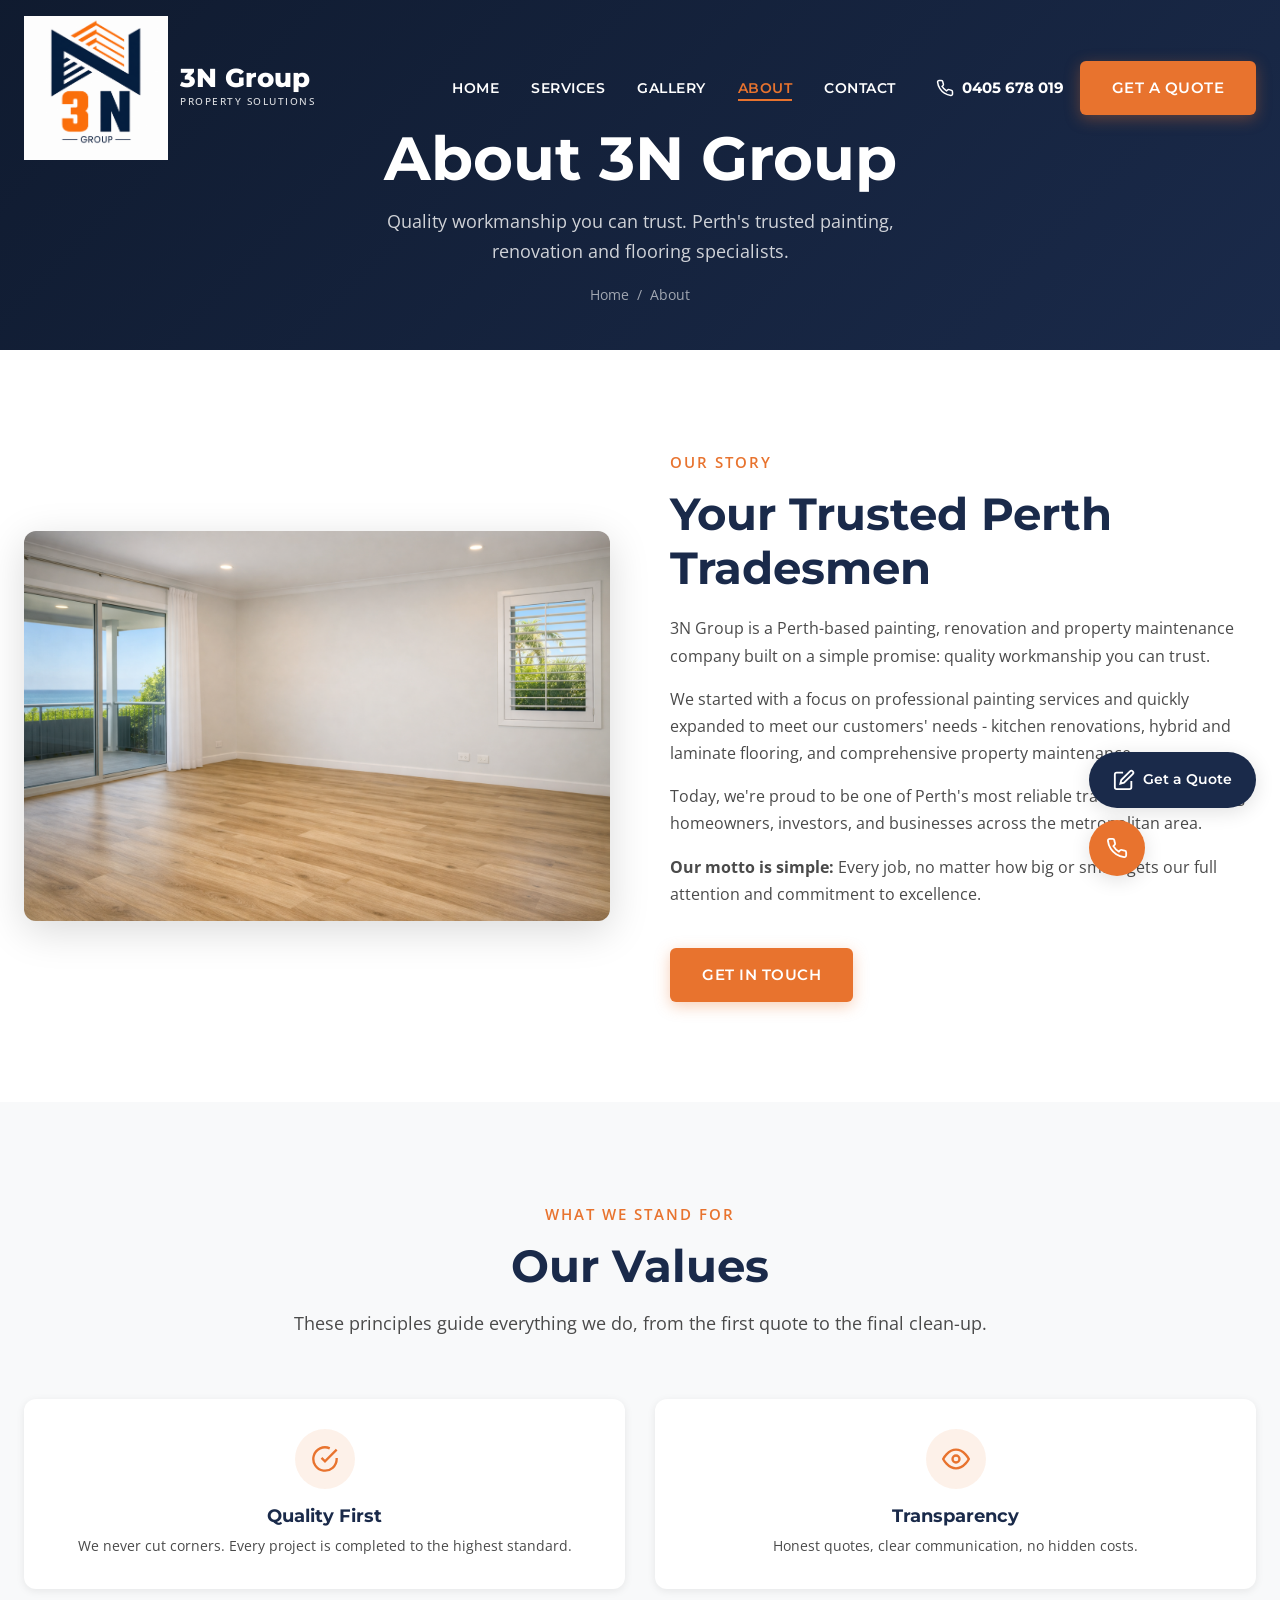
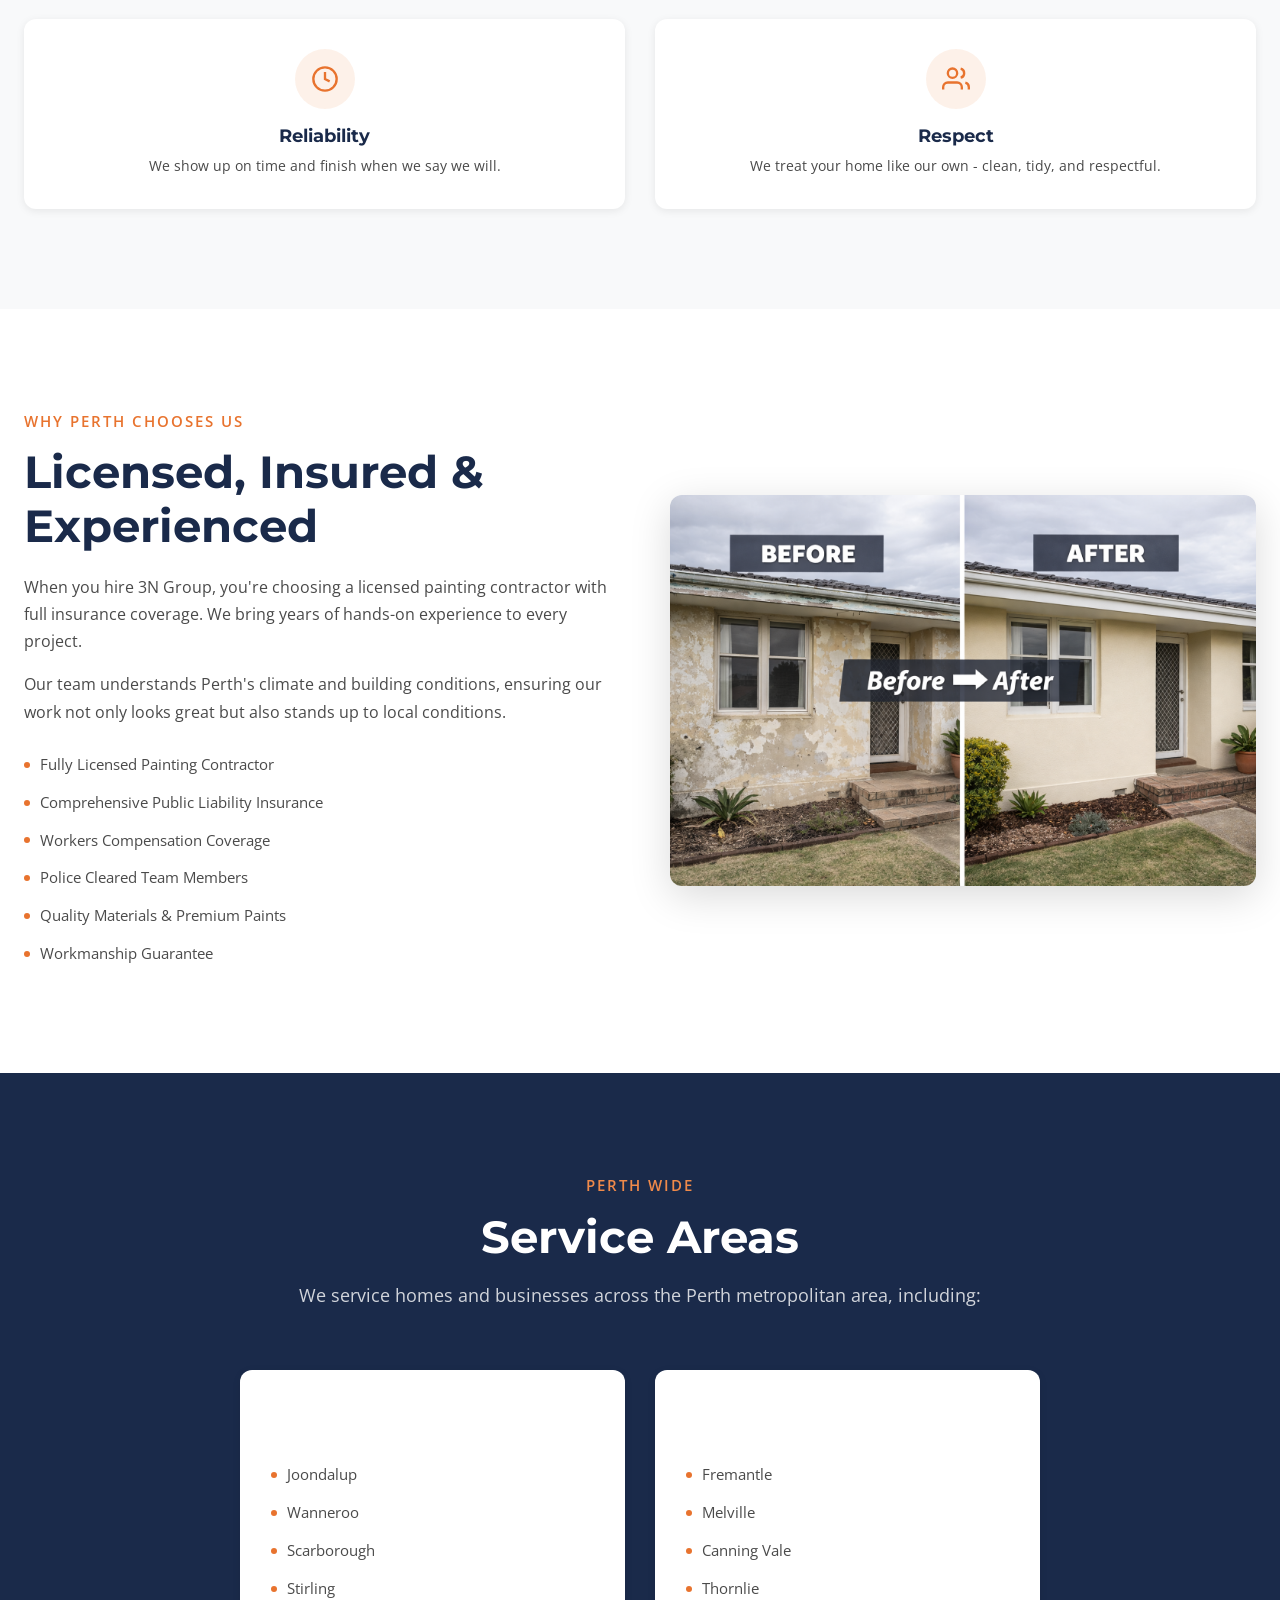
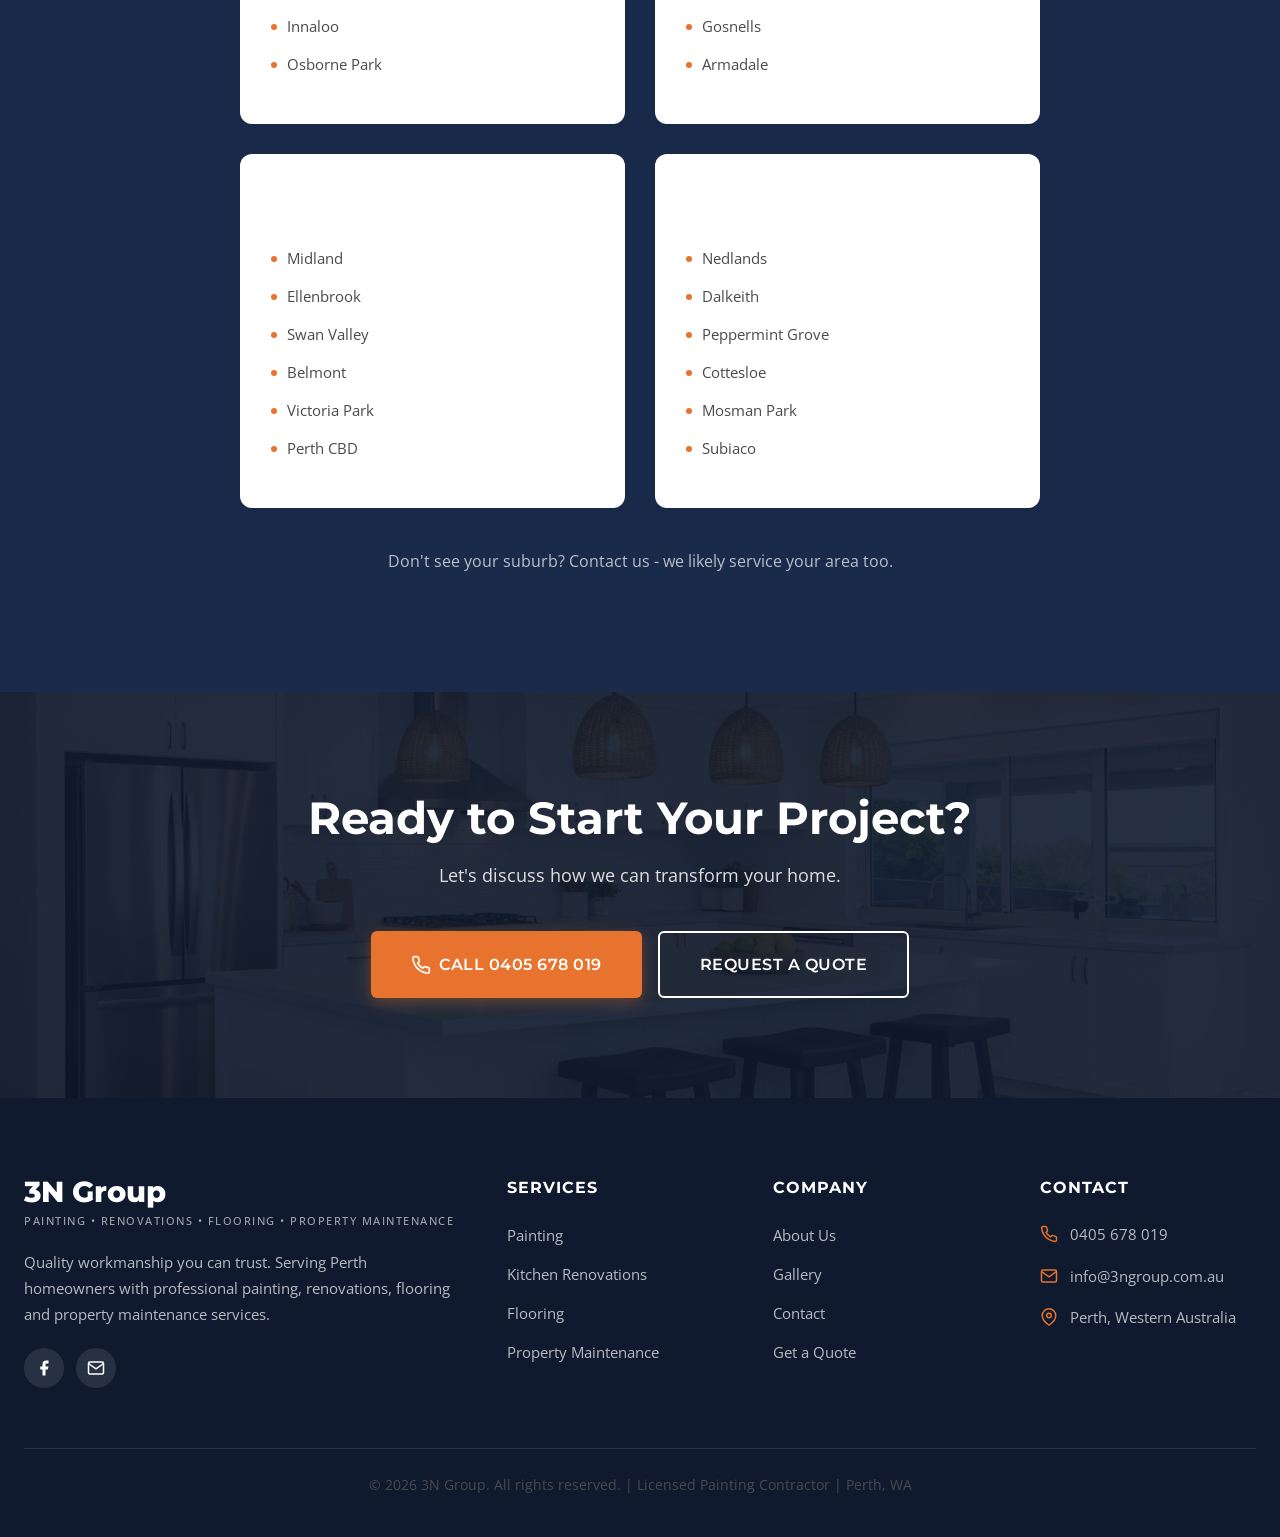
==== commit a72eb7d9: "Update about.html" ====
--- a/about.html
+++ b/about.html
@@ -26,7 +26,7 @@
           <div class="logo-content">
             <span class="logo-text">3N Group</span>
             <span class="logo-tagline">
-              Painting • Renovations • Flooring • Property Maintenance
+              Property Solutions
             </span>
           </div>
         </a>
--- a/styles.css
+++ b/styles.css
@@ -244,9 +244,9 @@
 }
 
 .logo-image {
-  height: 32px;
+  height: 144px;
   width: auto;
-  max-width: 160px;
+  max-width: 288px;
   object-fit: contain;
   display: block;
 }
